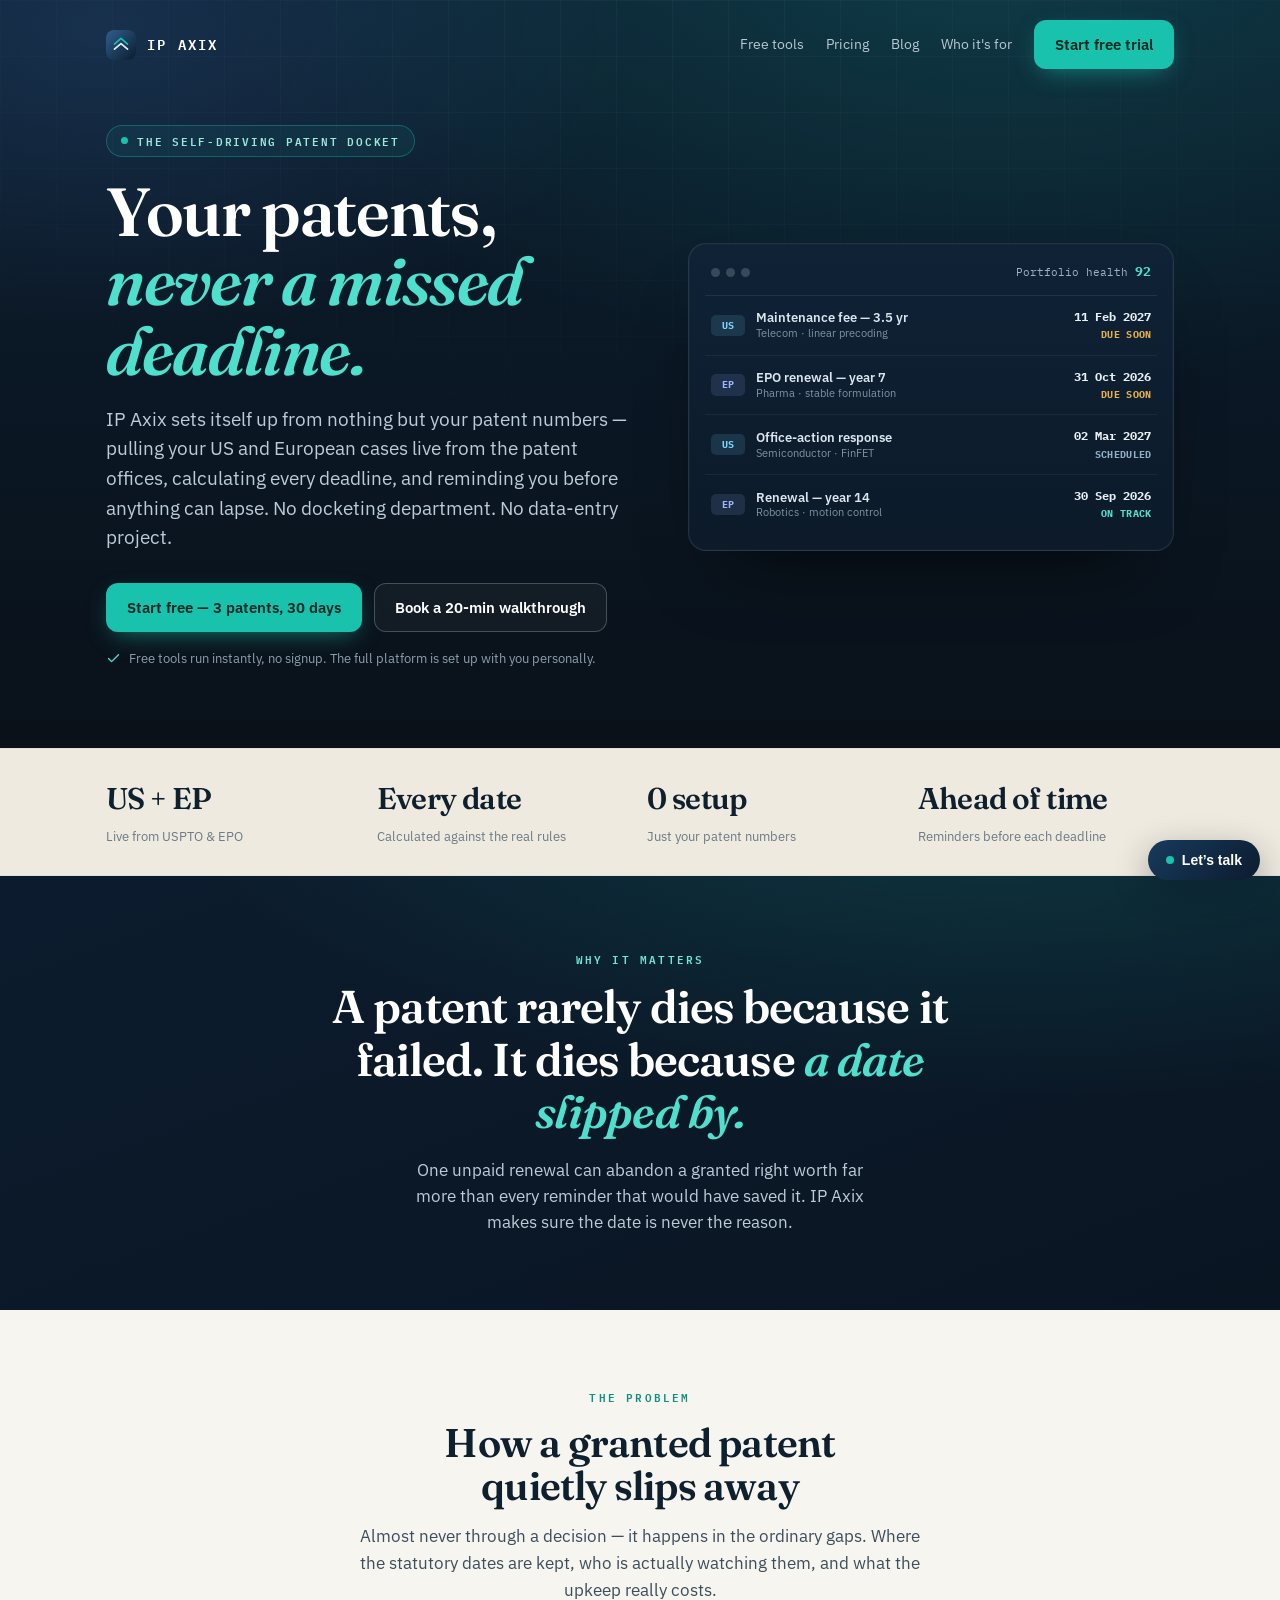
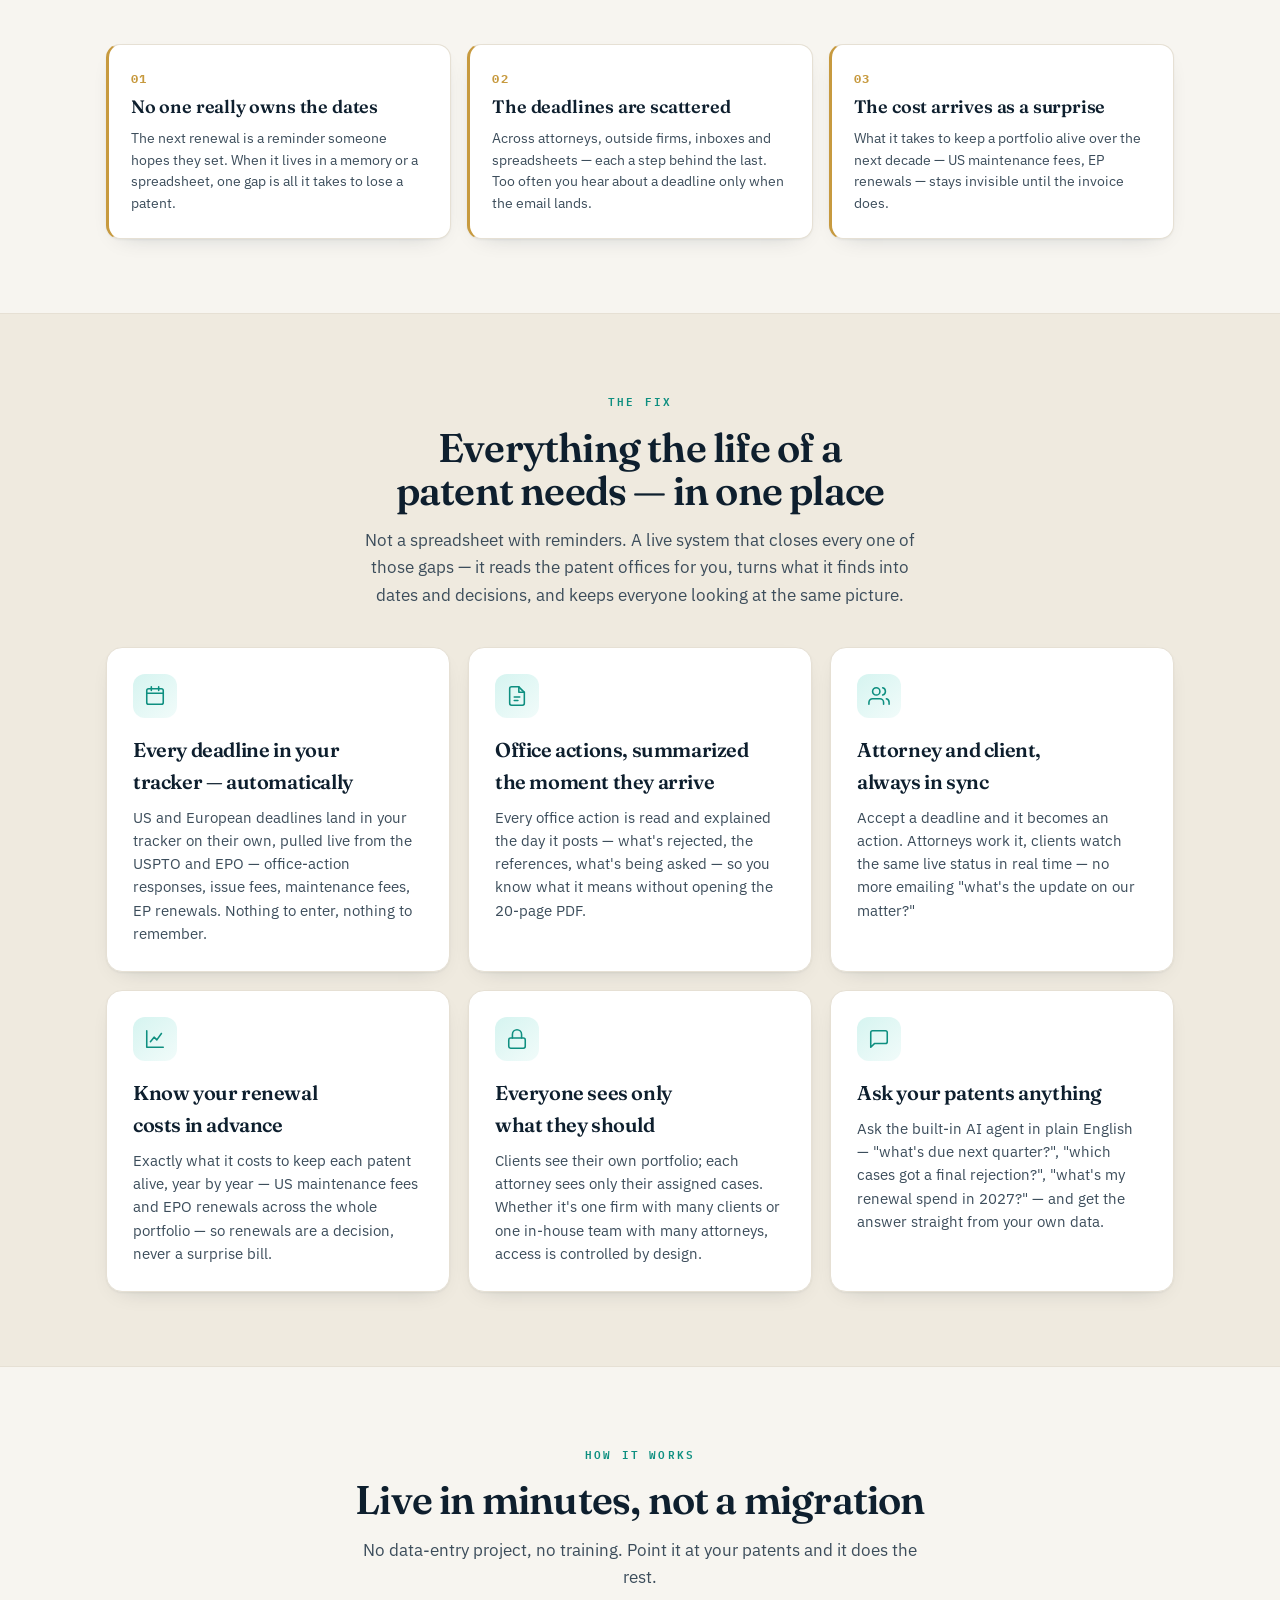
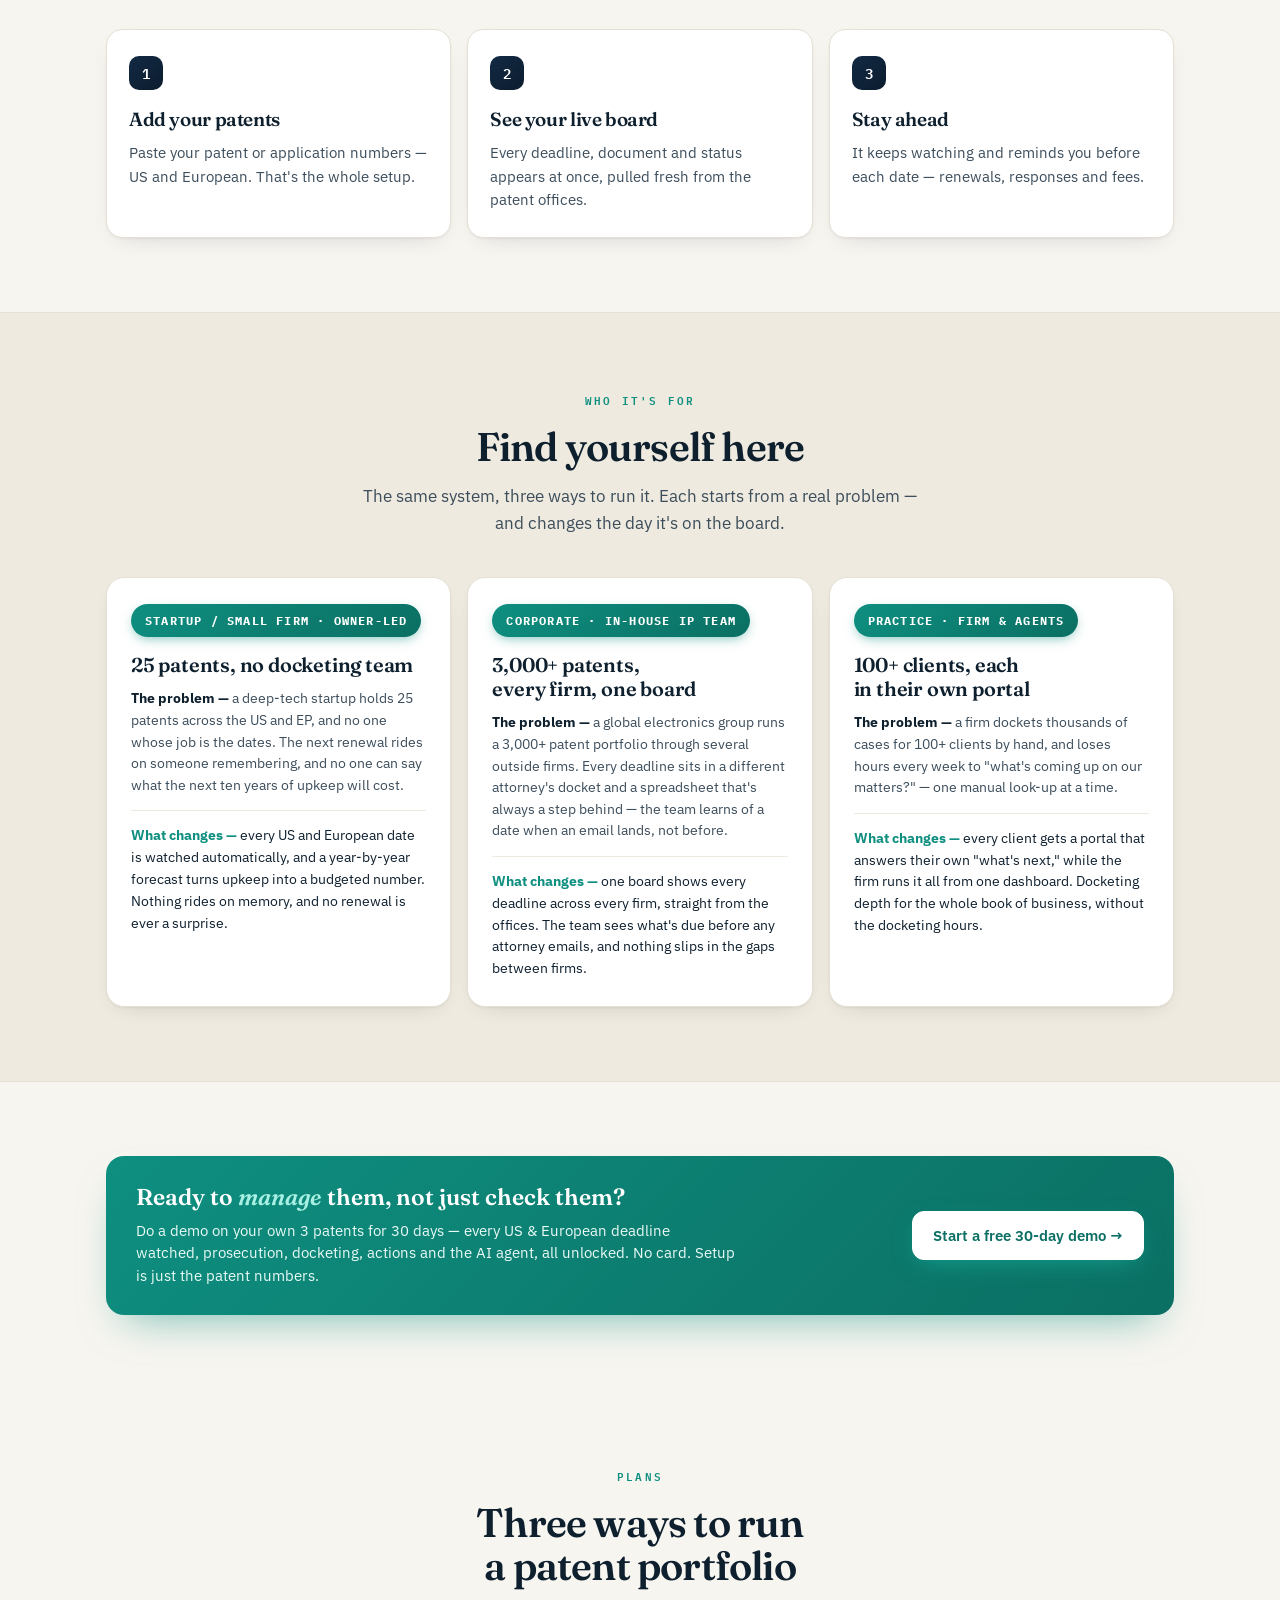
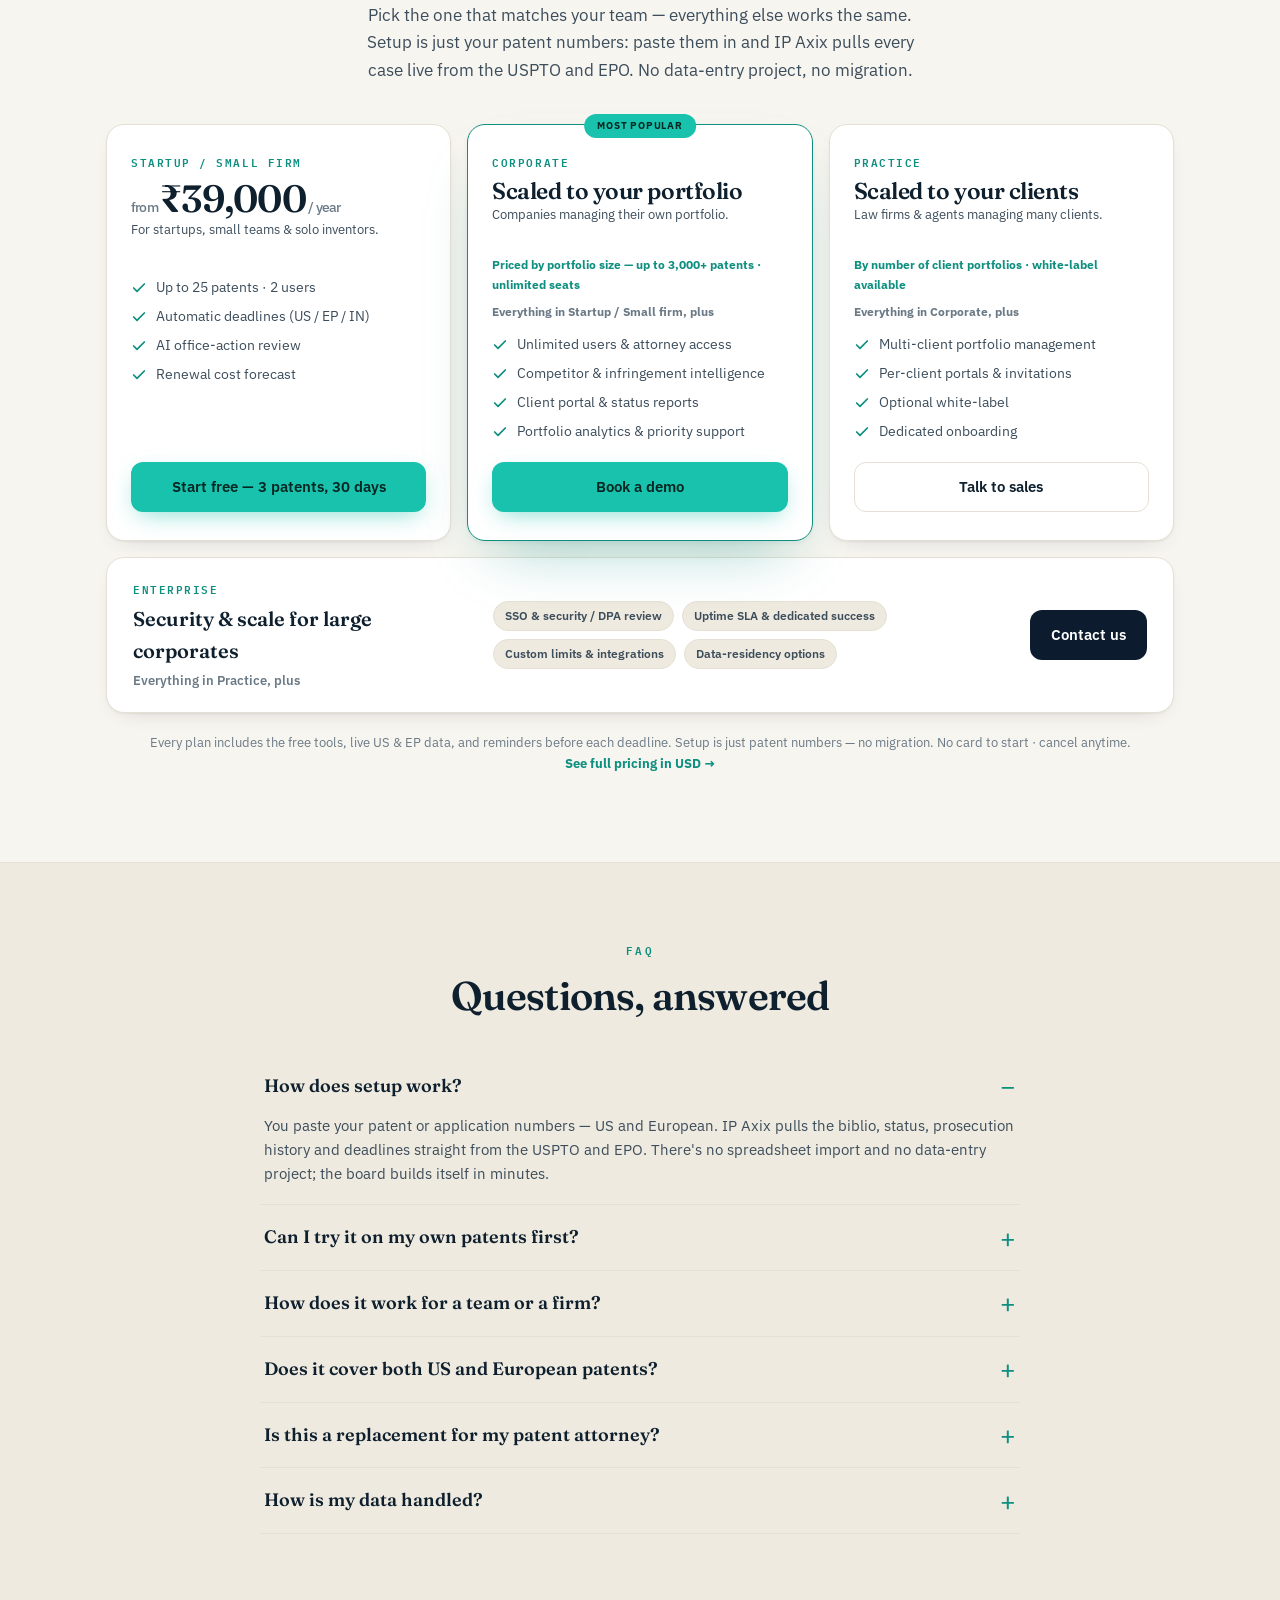
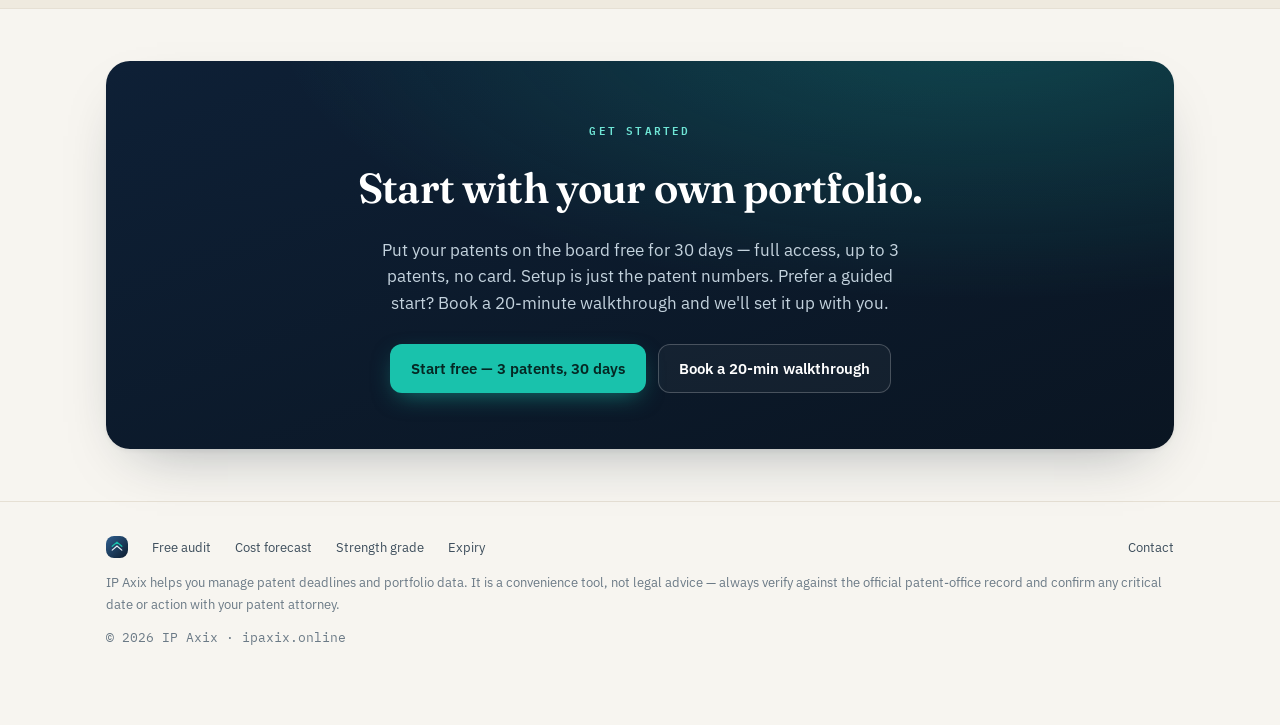
==== index.html @ 338987c7 "Publish dedicated /pricing page with real USD prices - New /pricing page: Startup/Small firm, Corpor" ====
<!doctype html>
<html lang="en">
<head>
<meta charset="utf-8">
<meta name="viewport" content="width=device-width, initial-scale=1">
<title>IP Axix</title>
<meta name="description" content="The self-driving patent docket. IP Axix pulls your US & European patents from the patent offices, calculates every deadline, and reminds you before anything lapses — no docketing department. Try the free tools instantly.">
<meta name="theme-color" content="#0C1C2E">
<link rel="preconnect" href="https://fonts.googleapis.com">
<link rel="preconnect" href="https://fonts.gstatic.com" crossorigin>
<link rel="stylesheet" href="https://fonts.googleapis.com/css2?family=Fraunces:opsz,wght@9..144,400;9..144,500;9..144,600;9..144,700;9..144,800&family=IBM+Plex+Sans:wght@400;500;600;700&family=IBM+Plex+Mono:wght@500;600&display=swap">
<style>
  :root{
    --ink:#0e1f2e; --ink-soft:#3c4d5b; --mut:#6b7a86;
    --paper:#f7f5f0; --paper-2:#efeadf; --card:#ffffff;
    --line:#e6e0d4; --line-soft:#efeade;
    --navy:#0c1c2e; --navy-2:#122a44; --teal:#0e8f80; --teal-bright:#19c2ac; --gold:#c79a3f;
    --accent:var(--teal);
    --sh-sm:0 1px 2px rgba(14,31,46,.05),0 8px 24px -16px rgba(14,31,46,.3);
    --sh-md:0 2px 4px rgba(14,31,46,.05),0 24px 60px -30px rgba(14,31,46,.4);
    --r:16px;
  }
  @media (prefers-color-scheme:dark){:root{
    --ink:#eef3f5; --ink-soft:#c4cfd6; --mut:#8a98a2; --paper:#0a1119; --paper-2:#0e1721; --card:#121d28;
    --line:#233240; --line-soft:#1b2732; --teal:#3fc8b6; --accent:#3fc8b6;
    --sh-sm:0 1px 2px rgba(0,0,0,.4),0 10px 30px -18px rgba(0,0,0,.8);
    --sh-md:0 2px 4px rgba(0,0,0,.45),0 30px 60px -30px rgba(0,0,0,.85);
  }}
  *{box-sizing:border-box}
  html{-webkit-text-size-adjust:100%;scroll-behavior:smooth}
  @media (prefers-reduced-motion:reduce){html{scroll-behavior:auto} *{animation:none!important;transition:none!important}}
  body{margin:0;background:var(--paper);color:var(--ink);font-family:"IBM Plex Sans",system-ui,-apple-system,sans-serif;line-height:1.6;-webkit-font-smoothing:antialiased}
  a{color:inherit}
  ::selection{background:rgba(25,194,172,.28)}
  .in{max-width:1120px;margin:0 auto;padding:0 26px}
  .mono{font-family:"IBM Plex Mono",ui-monospace,monospace;font-variant-numeric:tabular-nums}
  h1,h2,h3{font-family:"Fraunces",Georgia,serif;letter-spacing:-.02em;text-wrap:balance;margin:0}
  .eyebrow{font-family:"IBM Plex Mono",monospace;font-size:11px;font-weight:600;letter-spacing:.2em;text-transform:uppercase}

  .btn{display:inline-flex;align-items:center;gap:8px;text-decoration:none;font-weight:600;border-radius:12px;padding:12px 20px;font-size:14.5px;white-space:nowrap;border:1px solid transparent;cursor:pointer;transition:transform .16s ease,filter .16s ease,border-color .16s,background .16s}
  .btn.primary{background:var(--teal-bright);color:#052723;box-shadow:0 8px 24px -8px rgba(25,194,172,.6)}
  .btn.primary:hover{transform:translateY(-2px);filter:brightness(1.05)}
  .btn.ghost{border-color:rgba(255,255,255,.22);color:#fff;background:rgba(255,255,255,.04)}
  .btn.ghost:hover{border-color:rgba(255,255,255,.5);transform:translateY(-2px)}
  .btn.dark{background:var(--navy);color:#fff}.btn.dark:hover{transform:translateY(-2px);filter:brightness(1.12)}
  .btn.line{border-color:var(--line);color:var(--ink);background:var(--card)}.btn.line:hover{border-color:var(--accent);color:var(--accent)}

  .logo{display:inline-flex;line-height:0}
  .logo svg{width:30px;height:30px;border-radius:8px;display:block}
  .wordmark{font-family:"IBM Plex Mono",monospace;font-weight:600;letter-spacing:.16em;text-transform:uppercase;font-size:14px}

  /* ---------- HERO (dark cinematic) ---------- */
  .hero{position:relative;background:
      radial-gradient(120% 120% at 78% -10%, rgba(25,194,172,.20), transparent 52%),
      radial-gradient(90% 90% at 8% 4%, rgba(53,102,158,.28), transparent 46%),
      linear-gradient(180deg,#0c1c2e,#0a1622 62%,#0a1119);
    color:#eaf1f5;overflow:hidden}
  .hero:after{content:"";position:absolute;inset:0;background-image:
      linear-gradient(rgba(255,255,255,.035) 1px,transparent 1px),
      linear-gradient(90deg,rgba(255,255,255,.035) 1px,transparent 1px);
    background-size:56px 56px;mask-image:radial-gradient(120% 90% at 50% 0,#000,transparent 72%);pointer-events:none}
  nav.top{position:relative;z-index:3;display:flex;align-items:center;gap:12px 20px;flex-wrap:wrap;padding:20px 0}
  nav .brand{display:flex;align-items:center;gap:11px;text-decoration:none;color:#fff}
  nav .nlinks{display:flex;gap:6px 22px;flex-wrap:wrap;margin-left:auto;align-items:center;font-size:13.5px}
  nav .nlinks a{color:#b9c7d3;text-decoration:none;transition:color .15s} nav .nlinks a:hover{color:#fff}
  .hero .content{position:relative;z-index:3;display:grid;grid-template-columns:1.05fr .95fr;gap:44px;align-items:center;padding:36px 0 80px}
  @media(max-width:900px){.hero .content{grid-template-columns:1fr;gap:34px;padding:20px 0 60px}}
  .hpill{display:inline-flex;align-items:center;gap:9px;color:#9fe6db;border:1px solid rgba(25,194,172,.34);background:rgba(25,194,172,.08);border-radius:100px;padding:6px 14px}
  .hpill .live{width:7px;height:7px;border-radius:50%;background:#19c2ac;box-shadow:0 0 0 0 rgba(25,194,172,.7);animation:pl 2.2s infinite}
  @keyframes pl{0%{box-shadow:0 0 0 0 rgba(25,194,172,.6)}70%{box-shadow:0 0 0 7px rgba(25,194,172,0)}100%{box-shadow:0 0 0 0 rgba(25,194,172,0)}}
  .hero h1{font-weight:600;font-size:clamp(40px,6.4vw,68px);line-height:1.02;margin:20px 0 0;color:#fff}
  .hero h1 em{font-style:italic;color:#4fe0cd}
  .hero .sub{font-size:18.5px;color:#bcccd8;max-width:52ch;margin:20px 0 0}
  .hcta{display:flex;gap:12px;flex-wrap:wrap;margin-top:30px}
  .hnote{margin-top:16px;font-size:12.5px;color:#8ba0af;display:flex;align-items:center;gap:8px}
  .hnote svg{width:15px;height:15px;flex:0 0 auto;color:#4fe0cd}
  .heromark{opacity:.16;animation:fade 1s ease both}

  /* live-board glimpse */
  .glimpse{position:relative;background:linear-gradient(180deg,#0f2236,#0c1a29);border:1px solid rgba(255,255,255,.1);border-radius:18px;
    box-shadow:0 40px 80px -40px rgba(0,0,0,.8),0 0 0 1px rgba(255,255,255,.02) inset;padding:16px;animation:rise .7s cubic-bezier(.2,.7,.2,1) both}
  @keyframes rise{from{opacity:0;transform:translateY(18px) scale(.98)}to{opacity:1;transform:none}}
  @keyframes fade{from{opacity:0}to{opacity:.16}}
  .gbar{display:flex;align-items:center;justify-content:space-between;padding:2px 6px 12px;border-bottom:1px solid rgba(255,255,255,.08)}
  .gbar .dots{display:flex;gap:6px}.gbar .dots i{width:9px;height:9px;border-radius:50%;background:rgba(255,255,255,.18)}
  .gbar .score{font-family:"IBM Plex Mono",monospace;font-size:11px;color:#9fb2c1;display:flex;align-items:center;gap:7px}
  .gbar .score b{color:#4fe0cd;font-size:13px}
  .grow{display:grid;grid-template-columns:34px 1fr auto;gap:11px;align-items:center;padding:11px 6px;border-bottom:1px solid rgba(255,255,255,.055)}
  .grow:last-child{border-bottom:none}
  .jur{font-family:"IBM Plex Mono",monospace;font-size:9.5px;font-weight:700;text-align:center;padding:3px 0;border-radius:5px}
  .jur.us{color:#7fd7ff;background:rgba(127,215,255,.13)} .jur.ep{color:#9db4ff;background:rgba(157,180,255,.13)}
  .grow .t{font-size:12.5px;color:#dbe6ee;font-weight:600;line-height:1.25}
  .grow .t small{display:block;color:#7f93a3;font-weight:400;font-size:10.5px;margin-top:1px}
  .grow .d{text-align:right;font-family:"IBM Plex Mono",monospace;font-size:11px;white-space:nowrap}
  .grow .d b{display:block;color:#eaf1f5;font-size:12px}
  .grow .d span{font-size:9.5px;font-weight:700;letter-spacing:.03em;text-transform:uppercase}
  .d.soon span{color:#e7b24d}.d.ok span{color:#4fe0cd}.d.up span{color:#8fb0c6}

  /* ---------- light sections ---------- */
  .sec{padding:74px 0}
  .sec.tight{padding:52px 0}
  .band{text-align:center;max-width:64ch;margin:0 auto}
  .band .eyebrow{color:var(--teal)}
  .band h2{font-weight:600;font-size:clamp(27px,3.7vw,40px);line-height:1.08;margin:12px 0 0}
  .band .lede{color:var(--ink-soft);font-size:17px;margin:15px auto 0;max-width:58ch}

  .metrics{border-top:1px solid var(--line);border-bottom:1px solid var(--line);background:var(--paper-2)}
  .metrics .in{display:grid;grid-template-columns:repeat(4,1fr);gap:14px;padding:26px 26px}
  @media(max-width:720px){.metrics .in{grid-template-columns:repeat(2,1fr);gap:22px 14px}}
  .metric b{display:block;font-family:"Fraunces",serif;font-weight:600;font-size:30px;color:var(--ink);letter-spacing:-.02em}
  .metric span{font-size:12.5px;color:var(--mut)}

  .vp{display:grid;grid-template-columns:repeat(3,1fr);gap:18px;margin-top:38px}
  @media(max-width:960px){.vp{grid-template-columns:1fr 1fr}}
  @media(max-width:600px){.vp{grid-template-columns:1fr}}
  .prop{background:var(--card);border:1px solid var(--line);border-radius:var(--r);padding:26px;box-shadow:var(--sh-sm);transition:transform .18s,box-shadow .18s,border-color .18s}
  .prop:hover{transform:translateY(-4px);box-shadow:var(--sh-md);border-color:color-mix(in srgb,var(--accent) 40%,var(--line))}
  .prop .ic{width:44px;height:44px;border-radius:12px;display:flex;align-items:center;justify-content:center;background:linear-gradient(140deg,rgba(25,194,172,.18),rgba(25,194,172,.06));color:var(--teal);margin-bottom:16px}
  .prop .ic svg{width:22px;height:22px;fill:none;stroke:currentColor;stroke-width:1.7;stroke-linecap:round;stroke-linejoin:round}
  .prop h3{font-weight:600;font-size:20px;margin:0 0 8px}
  .prop p{margin:0;font-size:14.5px;color:var(--ink-soft)}

  .steps{display:grid;grid-template-columns:repeat(3,1fr);gap:16px;margin-top:38px;counter-reset:s}
  @media(max-width:720px){.steps{grid-template-columns:1fr}}
  .step{position:relative;padding:26px 22px;border:1px solid var(--line);border-radius:var(--r);background:var(--card);box-shadow:var(--sh-sm)}
  .step .n{display:inline-flex;align-items:center;justify-content:center;width:34px;height:34px;border-radius:10px;font-family:"IBM Plex Mono",monospace;font-size:14px;font-weight:600;color:#fff;background:linear-gradient(140deg,var(--navy-2),var(--navy));margin-bottom:14px}
  .step h3{font-weight:600;font-size:19px;margin:0 0 7px}
  .step p{margin:0;font-size:14.5px;color:var(--ink-soft)}

  .tools{display:grid;grid-template-columns:repeat(auto-fit,minmax(230px,1fr));gap:14px;margin-top:38px;text-align:left}
  .toolcard{display:flex;flex-direction:column;text-decoration:none;background:var(--card);border:1px solid var(--line);border-radius:var(--r);padding:22px;box-shadow:var(--sh-sm);transition:transform .18s,box-shadow .18s,border-color .18s}
  .toolcard:hover{transform:translateY(-4px);box-shadow:var(--sh-md);border-color:color-mix(in srgb,var(--accent) 45%,var(--line))}
  .toolcard .k{font-family:"IBM Plex Mono",monospace;font-size:10px;font-weight:600;letter-spacing:.13em;text-transform:uppercase;color:var(--teal)}
  .toolcard b{display:block;font-family:"Fraunces",serif;font-size:19px;font-weight:600;margin:9px 0 6px}
  .toolcard span{font-size:13.5px;color:var(--ink-soft);flex:1}
  .toolcard .go{margin-top:14px;font-size:12.5px;font-weight:600;color:var(--teal)}

  .who{display:grid;grid-template-columns:repeat(3,1fr);gap:16px;margin-top:38px}
  @media(max-width:900px){.who{grid-template-columns:1fr}}
  .whobox{background:var(--card);border:1px solid var(--line);border-radius:var(--r);padding:26px;box-shadow:var(--sh-sm)}
  .whobox .tag{font-family:"IBM Plex Mono",monospace;font-size:10px;font-weight:600;letter-spacing:.11em;text-transform:uppercase;color:var(--teal)}
  .whobox h3{font-weight:600;font-size:20px;margin:9px 0 8px}
  .whobox p{margin:0;font-size:14.5px;color:var(--ink-soft)}

  /* closing */
  .close{position:relative;overflow:hidden;background:
      radial-gradient(120% 130% at 82% -10%, rgba(25,194,172,.26), transparent 55%),
      linear-gradient(160deg,#0e2036,#0a1522);
    color:#fff;border-radius:24px;padding:56px 40px;text-align:center;box-shadow:var(--sh-md)}
  .close .eyebrow{color:#6fe6d6}
  .close h2{color:#fff;font-weight:600;font-size:clamp(28px,4.2vw,42px);margin-top:12px}
  .close p{color:#c3d2dd;font-size:16.5px;max-width:52ch;margin:15px auto 0}
  .close .btns{display:flex;gap:12px;justify-content:center;flex-wrap:wrap;margin-top:28px}

  footer{border-top:1px solid var(--line);padding:34px 0 64px;color:var(--mut);font-size:12.5px;line-height:1.7}
  footer .frow{display:flex;gap:10px 24px;flex-wrap:wrap;margin-bottom:14px;align-items:center}
  footer a{color:var(--ink-soft);text-decoration:none;cursor:pointer} footer a:hover{color:var(--accent)}
  footer .sp{flex:1}

  /* pricing */
  .pricing{display:grid;grid-template-columns:repeat(3,1fr);gap:16px;margin-top:40px;align-items:stretch}
  @media(max-width:820px){.pricing{grid-template-columns:1fr;max-width:420px;margin-left:auto;margin-right:auto}}
  .tier{display:flex;flex-direction:column;background:var(--card);border:1px solid var(--line);border-radius:18px;padding:28px 24px;box-shadow:var(--sh-sm);transition:transform .18s,box-shadow .18s}
  .tier:hover{transform:translateY(-4px);box-shadow:var(--sh-md)}
  .tier.feat{border-color:var(--teal);box-shadow:0 2px 4px rgba(14,31,46,.05),0 30px 60px -28px rgba(14,143,128,.45)}
  .tier{position:relative}
  .tier .badge{position:absolute;top:-11px;left:50%;transform:translateX(-50%);background:var(--teal-bright);color:#052723;font-size:10px;font-weight:800;letter-spacing:.08em;text-transform:uppercase;padding:4px 13px;border-radius:100px;white-space:nowrap}
  .tier .tname{font-family:"IBM Plex Mono",monospace;font-size:11px;font-weight:600;letter-spacing:.14em;text-transform:uppercase;color:var(--teal)}
  .tier .price{font-family:"Fraunces",serif;font-weight:600;font-size:38px;letter-spacing:-.02em;margin:10px 0 2px;line-height:1}
  .tier .price small{font-family:"IBM Plex Sans",sans-serif;font-size:14px;font-weight:500;color:var(--mut)}
  .tier .for{font-size:13px;color:var(--ink-soft);min-height:40px;margin-bottom:4px}
  .tier ul{list-style:none;padding:0;margin:14px 0 22px;display:flex;flex-direction:column;gap:10px;flex:1}
  .tier li{font-size:13.5px;color:var(--ink-soft);display:flex;gap:9px;align-items:flex-start;line-height:1.4}
  .tier li svg{width:16px;height:16px;flex:0 0 auto;color:var(--teal);margin-top:2px;stroke:currentColor;fill:none;stroke-width:2.6;stroke-linecap:round;stroke-linejoin:round}
  .tier .btn{width:100%;justify-content:center}
  .pricenote{text-align:center;font-size:13px;color:var(--mut);margin-top:20px}

  /* faq */
  .faq{max-width:760px;margin:36px auto 0}
  .faq details{border-bottom:1px solid var(--line)}
  .faq summary{cursor:pointer;list-style:none;padding:18px 4px;font-family:"Fraunces",serif;font-weight:600;font-size:18px;display:flex;justify-content:space-between;align-items:center;gap:14px;color:var(--ink)}
  .faq summary::-webkit-details-marker{display:none}
  .faq summary::after{content:"+";font-family:"IBM Plex Sans",sans-serif;font-weight:400;color:var(--teal);font-size:26px;line-height:1;transition:transform .2s}
  .faq details[open] summary::after{content:"\2212"}
  .faq p{margin:-4px 4px 18px;font-size:14.5px;color:var(--ink-soft);line-height:1.65}

  /* case studies */
  .cases{display:grid;grid-template-columns:repeat(3,1fr);gap:16px;margin-top:40px}
  @media(max-width:900px){.cases{grid-template-columns:1fr}}
  .case{background:var(--card);border:1px solid var(--line);border-radius:18px;padding:26px 24px;box-shadow:var(--sh-sm);display:flex;flex-direction:column;transition:transform .18s,box-shadow .18s,border-color .18s}
  .case:hover{transform:translateY(-4px);box-shadow:var(--sh-md);border-color:color-mix(in srgb,var(--accent) 40%,var(--line))}
  .case .tag{align-self:flex-start;font-family:"IBM Plex Mono",monospace;font-size:12px;font-weight:700;letter-spacing:.1em;text-transform:uppercase;color:#fff;background:linear-gradient(140deg,var(--teal),#0b6f63);padding:7px 14px;border-radius:100px;box-shadow:0 4px 12px -3px rgba(14,143,128,.55)}
  .case h3{font-family:"Fraunces",serif;font-weight:600;font-size:20px;margin:16px 0 0;letter-spacing:-.01em;line-height:1.2}
  .case .sit{font-size:13.5px;color:var(--ink-soft);margin:11px 0 0;line-height:1.6}
  .case .out{font-size:13.5px;color:var(--ink);margin:14px 0 0;line-height:1.62;padding-top:14px;border-top:1px solid var(--line-soft)}
  .case .out b{color:var(--teal);font-weight:700}
  .case .sit b{color:var(--ink);font-weight:700}

  /* problem cards */
  .probs{display:grid;grid-template-columns:repeat(3,1fr);gap:16px;margin-top:40px}
  @media(max-width:900px){.probs{grid-template-columns:1fr}}
  .probcard{background:var(--card);border:1px solid var(--line);border-left:3px solid var(--gold);border-radius:14px;padding:24px 22px;box-shadow:var(--sh-sm)}
  .probcard .pnum{font-family:"IBM Plex Mono",monospace;font-size:12px;font-weight:700;letter-spacing:.12em;color:var(--gold)}
  .probcard h3{font-family:"Fraunces",serif;font-weight:600;font-size:18px;margin:8px 0 0;letter-spacing:-.01em;line-height:1.25}
  .probcard p{font-size:13.5px;color:var(--ink-soft);margin:9px 0 0;line-height:1.6}
</style>
</head>
<body>

<!-- ===== HERO ===== -->
<div class="hero">
  <div class="in">
    <nav class="top">
      <a class="brand" href="/">
        <span class="logo"><svg viewBox="0 0 64 64" xmlns="http://www.w3.org/2000/svg" role="img" aria-label="IP Axix">
          <defs><linearGradient id="ipxNav" x1="0" y1="0" x2="1" y2="1"><stop offset="0" stop-color="#2f5f8f"/><stop offset="1" stop-color="#0c1c2e"/></linearGradient></defs>
          <rect width="64" height="64" rx="15" fill="url(#ipxNav)"/>
          <polyline points="18,41 32,29 46,41" fill="none" stroke="#EAF1F8" stroke-width="3.4" stroke-linecap="round" stroke-linejoin="round"/>
          <polyline points="18,30 32,18 46,30" fill="none" stroke="#19c2ac" stroke-width="3.4" stroke-linecap="round" stroke-linejoin="round"/>
        </svg></span>
        <span class="wordmark">IP Axix</span>
      </a>
      <div class="nlinks">
        <a href="https://audit.ipaxix.online/" target="_blank" rel="noopener">Free tools</a>
        <a href="/pricing">Pricing</a>
        <a href="/blog/">Blog</a>
        <a href="#who">Who it's for</a>
        <a class="btn primary" href="https://patent-platform.vercel.app/?trial=1" target="_blank" rel="noopener">Start free trial</a>
      </div>
    </nav>

    <div class="content">
      <div>
        <span class="hpill"><span class="live"></span><span class="eyebrow" style="letter-spacing:.16em">The self-driving patent docket</span></span>
        <h1>Your patents, <em>never a missed deadline.</em></h1>
        <p class="sub">IP Axix sets itself up from nothing but your patent numbers — pulling your US and European cases live from the patent offices, calculating every deadline, and reminding you before anything can lapse. No docketing department. No data-entry project.</p>
        <div class="hcta">
          <a class="btn primary" href="https://patent-platform.vercel.app/?trial=1" target="_blank" rel="noopener">Start free — 3 patents, 30 days</a>
          <a class="btn ghost" href="https://cal.com/ipaxix/20min" target="_blank" rel="noopener">Book a 20-min walkthrough</a>
        </div>
        <div class="hnote">
          <svg viewBox="0 0 24 24" fill="none" stroke="currentColor" stroke-width="2.2" stroke-linecap="round" stroke-linejoin="round"><path d="M20 6 9 17l-5-5"/></svg>
          Free tools run instantly, no signup. The full platform is set up with you personally.
        </div>
      </div>

      <!-- live-board glimpse -->
      <div class="glimpse" aria-hidden="true">
        <div class="gbar"><div class="dots"><i></i><i></i><i></i></div><div class="score">Portfolio health <b>92</b></div></div>
        <div class="grow"><span class="jur us">US</span><div class="t">Maintenance fee — 3.5&nbsp;yr<small>Telecom · linear precoding</small></div><div class="d soon"><b>11 Feb 2027</b><span>Due soon</span></div></div>
        <div class="grow"><span class="jur ep">EP</span><div class="t">EPO renewal — year&nbsp;7<small>Pharma · stable formulation</small></div><div class="d soon"><b>31 Oct 2026</b><span>Due soon</span></div></div>
        <div class="grow"><span class="jur us">US</span><div class="t">Office-action response<small>Semiconductor · FinFET</small></div><div class="d up"><b>02 Mar 2027</b><span>Scheduled</span></div></div>
        <div class="grow"><span class="jur ep">EP</span><div class="t">Renewal — year&nbsp;14<small>Robotics · motion control</small></div><div class="d ok"><b>30 Sep 2026</b><span>On track</span></div></div>
      </div>
    </div>
  </div>
</div>

<!-- ===== METRICS ===== -->
<div class="metrics"><div class="in">
  <div class="metric"><b>US + EP</b><span>Live from USPTO &amp; EPO</span></div>
  <div class="metric"><b>Every date</b><span>Calculated against the real rules</span></div>
  <div class="metric"><b>0 setup</b><span>Just your patent numbers</span></div>
  <div class="metric"><b>Ahead of time</b><span>Reminders before each deadline</span></div>
</div></div>

<!-- ===== STATEMENT ===== -->
<div style="background:radial-gradient(120% 130% at 80% -20%,rgba(25,194,172,.18),transparent 55%),linear-gradient(160deg,#0c1c2e,#0a1522);color:#fff;overflow:hidden;position:relative">
  <div class="in" style="padding:74px 26px;text-align:center;position:relative;z-index:2">
    <div class="eyebrow" style="color:#6fe6d6">Why it matters</div>
    <p style="font-family:Fraunces,Georgia,serif;font-weight:600;font-size:clamp(27px,4.4vw,46px);line-height:1.14;letter-spacing:-.02em;max-width:22ch;margin:14px auto 0;color:#fff">A patent rarely dies because it failed. It dies because <em style="font-style:italic;color:#4fe0cd">a date slipped by.</em></p>
    <p style="font-size:16.5px;color:#bcccd8;max-width:48ch;margin:18px auto 0;line-height:1.6">One unpaid renewal can abandon a granted right worth far more than every reminder that would have saved it. IP Axix makes sure the date is never the reason.</p>
  </div>
</div>

<!-- ===== PROBLEM ===== -->
<section class="sec" id="problem"><div class="in">
  <div class="band"><span class="eyebrow">The problem</span>
    <h2>How a granted patent quietly slips away</h2>
    <p class="lede">Almost never through a decision — it happens in the ordinary gaps. Where the statutory dates are kept, who is actually watching them, and what the upkeep really costs.</p></div>
  <div class="probs">
    <div class="probcard"><div class="pnum">01</div><h3>No one really owns the dates</h3><p>The next renewal is a reminder someone hopes they set. When it lives in a memory or a spreadsheet, one gap is all it takes to lose a patent.</p></div>
    <div class="probcard"><div class="pnum">02</div><h3>The deadlines are scattered</h3><p>Across attorneys, outside firms, inboxes and spreadsheets — each a step behind the last. Too often you hear about a deadline only when the email lands.</p></div>
    <div class="probcard"><div class="pnum">03</div><h3>The cost arrives as a surprise</h3><p>What it takes to keep a portfolio alive over the next decade — US maintenance fees, EP renewals — stays invisible until the invoice does.</p></div>
  </div>
</div></section>

<!-- ===== VALUE ===== -->
<section class="sec" id="what" style="background:var(--paper-2);border-top:1px solid var(--line);border-bottom:1px solid var(--line)"><div class="in">
  <div class="band"><span class="eyebrow">The fix</span>
    <h2>Everything the life of a patent needs — in one place</h2>
    <p class="lede">Not a spreadsheet with reminders. A live system that closes every one of those gaps — it reads the patent offices for you, turns what it finds into dates and decisions, and keeps everyone looking at the same picture.</p></div>
  <div class="vp">
    <div class="prop"><div class="ic"><svg viewBox="0 0 24 24"><rect x="3" y="4" width="18" height="17" rx="2"/><path d="M3 9h18M8 2v4M16 2v4"/></svg></div>
      <h3>Every deadline in your tracker — automatically</h3><p>US and European deadlines land in your tracker on their own, pulled live from the USPTO and EPO — office-action responses, issue fees, maintenance fees, EP renewals. Nothing to enter, nothing to remember.</p></div>
    <div class="prop"><div class="ic"><svg viewBox="0 0 24 24"><path d="M14 2H6a2 2 0 0 0-2 2v16a2 2 0 0 0 2 2h12a2 2 0 0 0 2-2V8z"/><path d="M14 2v6h6M9 13h6M9 17h4"/></svg></div>
      <h3>Office actions, summarized the moment they arrive</h3><p>Every office action is read and explained the day it posts — what's rejected, the references, what's being asked — so you know what it means without opening the 20-page PDF.</p></div>
    <div class="prop"><div class="ic"><svg viewBox="0 0 24 24"><path d="M17 21v-2a4 4 0 0 0-4-4H5a4 4 0 0 0-4 4v2"/><circle cx="9" cy="7" r="4"/><path d="M23 21v-2a4 4 0 0 0-3-3.87M16 3.13a4 4 0 0 1 0 7.75"/></svg></div>
      <h3>Attorney and client, always in sync</h3><p>Accept a deadline and it becomes an action. Attorneys work it, clients watch the same live status in real time — no more emailing "what's the update on our matter?"</p></div>
    <div class="prop"><div class="ic"><svg viewBox="0 0 24 24"><path d="M3 3v18h18"/><path d="M7 15l4-5 3 3 5-7"/></svg></div>
      <h3>Know your renewal costs in advance</h3><p>Exactly what it costs to keep each patent alive, year by year — US maintenance fees and EPO renewals across the whole portfolio — so renewals are a decision, never a surprise bill.</p></div>
    <div class="prop"><div class="ic"><svg viewBox="0 0 24 24"><rect x="3" y="11" width="18" height="11" rx="2"/><path d="M7 11V7a5 5 0 0 1 10 0v4"/></svg></div>
      <h3>Everyone sees only what they should</h3><p>Clients see their own portfolio; each attorney sees only their assigned cases. Whether it's one firm with many clients or one in-house team with many attorneys, access is controlled by design.</p></div>
    <div class="prop"><div class="ic"><svg viewBox="0 0 24 24"><path d="M21 15a2 2 0 0 1-2 2H7l-4 4V5a2 2 0 0 1 2-2h14a2 2 0 0 1 2 2z"/></svg></div>
      <h3>Ask your patents anything</h3><p>Ask the built-in AI agent in plain English — "what's due next quarter?", "which cases got a final rejection?", "what's my renewal spend in 2027?" — and get the answer straight from your own data.</p></div>
  </div>
</div></section>

<!-- ===== HOW ===== -->
<section class="sec" id="how"><div class="in">
  <div class="band"><span class="eyebrow">How it works</span>
    <h2>Live in minutes, not a migration</h2>
    <p class="lede">No data-entry project, no training. Point it at your patents and it does the rest.</p></div>
  <div class="steps">
    <div class="step"><div class="n">1</div><h3>Add your patents</h3><p>Paste your patent or application numbers — US and European. That's the whole setup.</p></div>
    <div class="step"><div class="n">2</div><h3>See your live board</h3><p>Every deadline, document and status appears at once, pulled fresh from the patent offices.</p></div>
    <div class="step"><div class="n">3</div><h3>Stay ahead</h3><p>It keeps watching and reminds you before each date — renewals, responses and fees.</p></div>
  </div>
</div></section>

<!-- ===== WHO IT'S FOR / IN PRACTICE ===== -->
<section class="sec" id="who" style="background:var(--paper-2);border-top:1px solid var(--line);border-bottom:1px solid var(--line)"><div class="in">
  <div class="band"><span class="eyebrow">Who it's for</span>
    <h2>Find yourself here</h2>
    <p class="lede">The same system, three ways to run it. Each starts from a real problem — and changes the day it's on the board.</p></div>
  <div class="cases">
    <div class="case">
      <span class="tag">Startup / Small firm · owner-led</span>
      <h3>25 patents, no docketing team</h3>
      <p class="sit"><b>The problem —</b> a deep-tech startup holds 25 patents across the US and EP, and no one whose job is the dates. The next renewal rides on someone remembering, and no one can say what the next ten years of upkeep will cost.</p>
      <p class="out"><b>What changes —</b> every US and European date is watched automatically, and a year-by-year forecast turns upkeep into a budgeted number. Nothing rides on memory, and no renewal is ever a surprise.</p>
    </div>
    <div class="case">
      <span class="tag">Corporate · in-house IP team</span>
      <h3>3,000+ patents, every firm, one board</h3>
      <p class="sit"><b>The problem —</b> a global electronics group runs a 3,000+ patent portfolio through several outside firms. Every deadline sits in a different attorney's docket and a spreadsheet that's always a step behind — the team learns of a date when an email lands, not before.</p>
      <p class="out"><b>What changes —</b> one board shows every deadline across every firm, straight from the offices. The team sees what's due before any attorney emails, and nothing slips in the gaps between firms.</p>
    </div>
    <div class="case">
      <span class="tag">Practice · firm &amp; agents</span>
      <h3>100+ clients, each in their own portal</h3>
      <p class="sit"><b>The problem —</b> a firm dockets thousands of cases for 100+ clients by hand, and loses hours every week to "what's coming up on our matters?" — one manual look-up at a time.</p>
      <p class="out"><b>What changes —</b> every client gets a portal that answers their own "what's next," while the firm runs it all from one dashboard. Docketing depth for the whole book of business, without the docketing hours.</p>
    </div>
  </div>
</div></section>

<!-- ===== FREE TOOLS ===== -->
<section class="sec" id="try"><div class="in">
  <div style="background:linear-gradient(135deg,#0e8f80,#0b6f63);border-radius:18px;padding:28px 30px;display:flex;align-items:center;justify-content:space-between;gap:24px;flex-wrap:wrap;box-shadow:0 20px 44px -20px rgba(14,143,128,.6)">
    <div style="color:#eafaf6;max-width:60ch">
      <div style="font-family:'Fraunces',serif;font-size:23px;font-weight:600;color:#fff;line-height:1.2">Ready to <em style="font-style:italic;color:#a9f0e4">manage</em> them, not just check them?</div>
      <div style="font-size:14.5px;margin-top:8px;line-height:1.55">Do a demo on your own 3 patents for 30 days — every US &amp; European deadline watched, prosecution, docketing, actions and the AI agent, all unlocked. No card. Setup is just the patent numbers.</div>
    </div>
    <a class="btn primary" style="white-space:nowrap;background:#fff;color:#0b6f63;border-color:#fff" href="https://patent-platform.vercel.app/?trial=1" target="_blank" rel="noopener">Start a free 30-day demo →</a>
  </div>
</div></section>

<!-- ===== PRICING ===== -->
<section class="sec" id="pricing"><div class="in">
  <div class="band"><span class="eyebrow">Plans</span>
    <h2>Three ways to run a patent portfolio</h2>
    <p class="lede">Pick the one that matches your team — everything else works the same. Setup is just your patent numbers: paste them in and IP Axix pulls every case live from the USPTO and EPO. No data-entry project, no migration.</p></div>
  <div class="pricing">
    <div class="tier">
      <div class="tname">Startup / Small firm</div>
      <div class="price"><small>from </small>₹39,000<small> / year</small></div>
      <div class="for">For startups, small teams &amp; solo inventors.</div>
      <ul>
        <li><svg viewBox="0 0 24 24"><path d="M20 6 9 17l-5-5"/></svg>Up to 25 patents · 2 users</li>
        <li><svg viewBox="0 0 24 24"><path d="M20 6 9 17l-5-5"/></svg>Automatic deadlines (US / EP / IN)</li>
        <li><svg viewBox="0 0 24 24"><path d="M20 6 9 17l-5-5"/></svg>AI office-action review</li>
        <li><svg viewBox="0 0 24 24"><path d="M20 6 9 17l-5-5"/></svg>Renewal cost forecast</li>
      </ul>
      <a class="btn primary" href="https://patent-platform.vercel.app/?trial=1" target="_blank" rel="noopener">Start free — 3 patents, 30 days</a>
    </div>
    <div class="tier feat">
      <div class="badge">Most popular</div>
      <div class="tname">Corporate</div>
      <div class="price" style="font-size:23px">Scaled to your portfolio</div>
      <div class="for">Companies managing their own portfolio.</div>
      <div style="font-size:12px;font-weight:700;color:#0e8f80;margin:6px 0 2px">Priced by portfolio size — up to 3,000+ patents · unlimited seats</div>
      <div style="font-size:12px;font-weight:700;color:var(--mut);margin-top:6px">Everything in Startup / Small firm, plus</div>
      <ul>
        <li><svg viewBox="0 0 24 24"><path d="M20 6 9 17l-5-5"/></svg>Unlimited users &amp; attorney access</li>
        <li><svg viewBox="0 0 24 24"><path d="M20 6 9 17l-5-5"/></svg>Competitor &amp; infringement intelligence</li>
        <li><svg viewBox="0 0 24 24"><path d="M20 6 9 17l-5-5"/></svg>Client portal &amp; status reports</li>
        <li><svg viewBox="0 0 24 24"><path d="M20 6 9 17l-5-5"/></svg>Portfolio analytics &amp; priority support</li>
      </ul>
      <a class="btn primary" href="https://cal.com/ipaxix/20min" target="_blank" rel="noopener">Book a demo</a>
    </div>
    <div class="tier">
      <div class="tname">Practice</div>
      <div class="price" style="font-size:23px">Scaled to your clients</div>
      <div class="for">Law firms &amp; agents managing many clients.</div>
      <div style="font-size:12px;font-weight:700;color:#0e8f80;margin:6px 0 2px">By number of client portfolios · white-label available</div>
      <div style="font-size:12px;font-weight:700;color:var(--mut);margin-top:6px">Everything in Corporate, plus</div>
      <ul>
        <li><svg viewBox="0 0 24 24"><path d="M20 6 9 17l-5-5"/></svg>Multi-client portfolio management</li>
        <li><svg viewBox="0 0 24 24"><path d="M20 6 9 17l-5-5"/></svg>Per-client portals &amp; invitations</li>
        <li><svg viewBox="0 0 24 24"><path d="M20 6 9 17l-5-5"/></svg>Optional white-label</li>
        <li><svg viewBox="0 0 24 24"><path d="M20 6 9 17l-5-5"/></svg>Dedicated onboarding</li>
      </ul>
      <a class="btn line" href="https://cal.com/ipaxix/20min" target="_blank" rel="noopener">Talk to sales</a>
    </div>
  </div>
  <div style="margin-top:16px;background:var(--card);border:1px solid var(--line);border-radius:18px;padding:22px 26px;box-shadow:var(--sh-sm);display:flex;flex-wrap:wrap;align-items:center;gap:22px">
    <div style="flex:1 1 250px;min-width:230px">
      <div style="font-family:'IBM Plex Mono',monospace;font-size:11px;font-weight:600;letter-spacing:.14em;text-transform:uppercase;color:var(--teal)">Enterprise</div>
      <div style="font-family:'Fraunces',serif;font-size:20px;font-weight:600;margin:6px 0 3px;color:var(--ink)">Security &amp; scale for large corporates</div>
      <div style="font-size:12.5px;color:var(--mut);font-weight:600">Everything in Practice, plus</div>
    </div>
    <div style="display:flex;flex-wrap:wrap;gap:8px;flex:2 1 340px">
      <span style="display:inline-block;font-size:11.5px;font-weight:600;color:var(--ink-soft);background:var(--paper-2);border:1px solid var(--line);border-radius:100px;padding:5px 11px">SSO &amp; security / DPA review</span>
      <span style="display:inline-block;font-size:11.5px;font-weight:600;color:var(--ink-soft);background:var(--paper-2);border:1px solid var(--line);border-radius:100px;padding:5px 11px">Uptime SLA &amp; dedicated success</span>
      <span style="display:inline-block;font-size:11.5px;font-weight:600;color:var(--ink-soft);background:var(--paper-2);border:1px solid var(--line);border-radius:100px;padding:5px 11px">Custom limits &amp; integrations</span>
      <span style="display:inline-block;font-size:11.5px;font-weight:600;color:var(--ink-soft);background:var(--paper-2);border:1px solid var(--line);border-radius:100px;padding:5px 11px">Data-residency options</span>
    </div>
    <a class="btn dark" style="white-space:nowrap" href="https://cal.com/ipaxix/20min" target="_blank" rel="noopener">Contact us</a>
  </div>
  <p class="pricenote">Every plan includes the free tools, live US &amp; EP data, and reminders before each deadline. Setup is just patent numbers — no migration. No card to start · cancel anytime.<br><a href="/pricing" style="color:var(--teal);font-weight:700;text-decoration:none">See full pricing in USD →</a></p>
</div></section>

<!-- ===== FAQ ===== -->
<section class="sec" id="faq" style="background:var(--paper-2);border-top:1px solid var(--line);border-bottom:1px solid var(--line)"><div class="in">
  <div class="band"><span class="eyebrow">FAQ</span><h2>Questions, answered</h2></div>
  <div class="faq">
    <details open><summary>How does setup work?</summary><p>You paste your patent or application numbers — US and European. IP Axix pulls the biblio, status, prosecution history and deadlines straight from the USPTO and EPO. There's no spreadsheet import and no data-entry project; the board builds itself in minutes.</p></details>
    <details><summary>Can I try it on my own patents first?</summary><p>Yes. Start a free trial and manage up to 3 patents for 30 days with full access to every feature — no card required. When you're ready for more, move to a paid plan and your patents and history carry over untouched.</p></details>
    <details><summary>How does it work for a team or a firm?</summary><p>Three ways, same platform. <b>Startup / Small firm</b> — one owner, one portfolio. <b>Corporate</b> — an in-house team where you see everything consolidated and each attorney sees only the patents allocated to them. <b>Practice</b> — a firm switching between multiple clients, each with their own live deadline view. You pick the shape that fits.</p></details>
    <details><summary>Does it cover both US and European patents?</summary><p>Yes. Status, dates and deadlines come live from the USPTO (US) and the EPO (European) — including US maintenance fees and EPO renewal fees, calculated against the real statutory rules.</p></details>
    <details><summary>Is this a replacement for my patent attorney?</summary><p>No. IP Axix is a docketing and monitoring tool that makes sure a date is never missed. It isn't legal advice — always verify critical dates and actions against the official record with your patent attorney.</p></details>
    <details><summary>How is my data handled?</summary><p>The free tools run on the public patent-office record and don't tie a lookup to you. If you ask us to monitor a portfolio, your data is used only to run your account and send your reminders — never sold or shared. You can export or delete it whenever you want.</p></details>
  </div>
</div></section>

<!-- ===== CLOSE ===== -->
<section class="sec tight"><div class="in">
  <div class="close">
    <span class="eyebrow">Get started</span>
    <h2>Start with your own portfolio.</h2>
    <p>Put your patents on the board free for 30 days — full access, up to 3 patents, no card. Setup is just the patent numbers. Prefer a guided start? Book a 20-minute walkthrough and we'll set it up with you.</p>
    <div class="btns">
      <a class="btn primary" href="https://patent-platform.vercel.app/?trial=1" target="_blank" rel="noopener">Start free — 3 patents, 30 days</a>
      <a class="btn ghost" href="https://cal.com/ipaxix/20min" target="_blank" rel="noopener">Book a 20-min walkthrough</a>
    </div>
  </div>
</div></section>

<footer><div class="in">
  <div class="frow">
    <span class="logo"><svg viewBox="0 0 64 64" xmlns="http://www.w3.org/2000/svg" role="img" aria-label="IP Axix" style="width:22px;height:22px">
      <defs><linearGradient id="ipxFoot" x1="0" y1="0" x2="1" y2="1"><stop offset="0" stop-color="#2f5f8f"/><stop offset="1" stop-color="#0c1c2e"/></linearGradient></defs>
      <rect width="64" height="64" rx="15" fill="url(#ipxFoot)"/>
      <polyline points="18,41 32,29 46,41" fill="none" stroke="#EAF1F8" stroke-width="3.4" stroke-linecap="round" stroke-linejoin="round"/>
      <polyline points="18,30 32,18 46,30" fill="none" stroke="#19c2ac" stroke-width="3.4" stroke-linecap="round" stroke-linejoin="round"/>
    </svg></span>
    <a href="https://audit.ipaxix.online/">Free audit</a>
    <a href="https://audit.ipaxix.online/forecast">Cost forecast</a>
    <a href="https://audit.ipaxix.online/grade">Strength grade</a>
    <a href="https://audit.ipaxix.online/expiry">Expiry</a>
    <span class="sp"></span>
    <a onclick="var f=document.getElementById('ipxFab');if(f)f.click();">Contact</a>
  </div>
  <p>IP Axix helps you manage patent deadlines and portfolio data. It is a convenience tool, not legal advice — always verify against the official patent-office record and confirm any critical date or action with your patent attorney.</p>
  <p class="mono">© 2026 IP Axix · ipaxix.online</p>
</div></footer>

<script>
(function(){
  var CONTACT="https://ooanilhblskuaasxyimw.supabase.co/functions/v1/contact-message";
  var KEY="sb_publishable_dQBbAXx5l_buD3m-HQieTA_UBQA125h";
  var BOOK="https://cal.com/ipaxix/20min";  /* ← replace with your Calendly / Cal.com link */
  function $(id){return document.getElementById(id);}
  var w=document.createElement("div"); w.id="ipx-connect";
  w.innerHTML=
    '<style>'+
    '#ipx-connect{position:fixed;right:20px;bottom:20px;z-index:99999;font-family:"IBM Plex Sans",system-ui,Segoe UI,sans-serif}'+
    '#ipx-connect *{box-sizing:border-box}'+
    '.ipxfab{display:inline-flex;align-items:center;gap:8px;border:none;cursor:pointer;color:#fff;background:linear-gradient(135deg,#173a5c,#0c1c2e);font-size:14px;font-weight:700;padding:12px 18px;border-radius:26px;box-shadow:0 12px 34px rgba(12,28,46,.4);transition:transform .15s ease,box-shadow .15s ease}'+
    '.ipxfab:hover{transform:translateY(-1px);box-shadow:0 16px 40px rgba(12,28,46,.5)}'+
    '.ipxfab .dot{width:8px;height:8px;border-radius:50%;background:#19c2ac;animation:ipxpulse 2s infinite}'+
    '@keyframes ipxpulse{0%{box-shadow:0 0 0 0 rgba(25,194,172,.5)}70%{box-shadow:0 0 0 8px rgba(25,194,172,0)}100%{box-shadow:0 0 0 0 rgba(25,194,172,0)}}'+
    '.ipxpanel{position:absolute;right:0;bottom:60px;width:344px;max-width:88vw;background:#fff;color:#0e1f2e;border:1px solid #e6e0d4;border-radius:18px;box-shadow:0 30px 70px rgba(12,28,46,.3);overflow:hidden;animation:ipxin .18s ease}'+
    '@keyframes ipxin{from{opacity:0;transform:translateY(8px)}to{opacity:1;transform:none}}'+
    '.ipxtop{background:linear-gradient(135deg,#173a5c,#0c1c2e);color:#fff;padding:17px 18px;position:relative}'+
    '.ipxtop b{font-size:15px;font-weight:800;display:block}.ipxtop p{margin:6px 0 0;font-size:12.5px;line-height:1.5;color:#bcccd8}'+
    '.ipxx{position:absolute;top:12px;right:12px;background:rgba(255,255,255,.15);border:none;color:#fff;width:26px;height:26px;border-radius:50%;cursor:pointer;font-size:16px;line-height:1}'+
    '.ipxbody{padding:14px 16px}'+
    '.ipxbook{display:flex;align-items:center;justify-content:center;gap:8px;width:100%;text-decoration:none;background:#19c2ac;color:#052723;font-weight:800;font-size:13.5px;padding:12px;border-radius:11px;margin-bottom:8px}'+
    '.ipxor{display:flex;align-items:center;gap:8px;color:#98a6b0;font-size:11px;margin:10px 2px}.ipxor:before,.ipxor:after{content:"";height:1px;background:#e6e0d4;flex:1}'+
    '#ipx-connect input,#ipx-connect textarea{width:100%;border:1px solid #dbd6c9;border-radius:10px;padding:10px 11px;font:inherit;font-size:13px;margin-bottom:7px;background:#faf9f5;color:#0e1f2e}'+
    '#ipx-connect input:focus,#ipx-connect textarea:focus{outline:none;border-color:#173a5c;background:#fff}'+
    '.ipxsend{width:100%;border:none;cursor:pointer;background:#0c1c2e;color:#fff;font-weight:800;font-size:13.5px;padding:12px;border-radius:11px}.ipxsend:disabled{opacity:.6;cursor:default}'+
    '.ipxnote{font-size:10.5px;color:#98a6b0;line-height:1.5;margin-top:8px}.ipxstatus{font-size:12px;margin-top:8px}'+
    '.ipxok{padding:20px 4px;text-align:center}.ipxok .big{font-size:15px;font-weight:800;color:#0e8f80}.ipxok p{font-size:12.5px;color:#5a6b80;margin:6px 0 0;line-height:1.5}'+
    '</style>'+
    '<button class="ipxfab" id="ipxFab"><span class="dot"></span>Let’s talk</button>'+
    '<div class="ipxpanel" id="ipxPanel" hidden>'+
      '<div class="ipxtop"><button class="ipxx" id="ipxX" aria-label="Close">×</button><b>Talk to a docket specialist</b><p>See your whole US &amp; European portfolio monitored in minutes. Book a quick walkthrough — or leave a message and we’ll reply within one business day.</p></div>'+
      '<div class="ipxbody" id="ipxBody">'+
        '<a class="ipxbook" id="ipxBook" href="'+BOOK+'" target="_blank" rel="noopener">📅 Book a 20-min walkthrough</a>'+
        '<div class="ipxor"><span>or send a message</span></div>'+
        '<form id="ipxForm">'+
          '<input id="ipxName" placeholder="Your name" autocomplete="name">'+
          '<input id="ipxEmail" type="email" placeholder="Work email" autocomplete="email">'+
          '<input id="ipxCo" placeholder="Company (optional)" autocomplete="organization">'+
          '<textarea id="ipxMsg" placeholder="What would you like help with?" rows="3"></textarea>'+
          '<button class="ipxsend" id="ipxSend" type="submit">Send message</button>'+
          '<div class="ipxstatus" id="ipxStatus"></div>'+
          '<div class="ipxnote">We’ll only use your details to reply. No spam, ever.</div>'+
        '</form>'+
      '</div>'+
    '</div>';
  document.body.appendChild(w);
  var panel=$("ipxPanel");
  $("ipxFab").addEventListener("click",function(){ if(panel.hidden){ panel.hidden=false; setTimeout(function(){var n=$("ipxName"); if(n)n.focus();},50);} else panel.hidden=true; });
  $("ipxX").addEventListener("click",function(){ panel.hidden=true; });
  $("ipxForm").addEventListener("submit",function(e){
    e.preventDefault();
    var email=($("ipxEmail").value||"").trim(), msg=($("ipxMsg").value||"").trim(), st=$("ipxStatus");
    if(!/^[^@\s]+@[^@\s]+\.[^@\s]+$/.test(email)){ st.style.color="#B00020"; st.textContent="Please enter a valid email address."; return; }
    if(msg.length<2){ st.style.color="#B00020"; st.textContent="Please add a short message."; return; }
    var btn=$("ipxSend"); btn.disabled=true; st.style.color="#5a6b80"; st.textContent="Sending…";
    fetch(CONTACT,{method:"POST",headers:{"Content-Type":"application/json","apikey":KEY},body:JSON.stringify({name:($("ipxName").value||"").trim(),email:email,company:($("ipxCo").value||"").trim(),message:msg,source:"website"})})
      .then(function(r){return r.json();}).then(function(j){
        if(j&&j.ok){ $("ipxBody").innerHTML='<div class="ipxok"><div class="big">✓ Message sent</div><p>Thanks — we’ve got your note and will reply within one business day.</p></div>'; }
        else { btn.disabled=false; st.style.color="#B00020"; st.textContent=(j&&j.error)||"Could not send — please try again."; }
      }).catch(function(){ btn.disabled=false; st.style.color="#B00020"; st.textContent="Could not send — please try again."; });
  });
})();
</script>
</body>
</html>
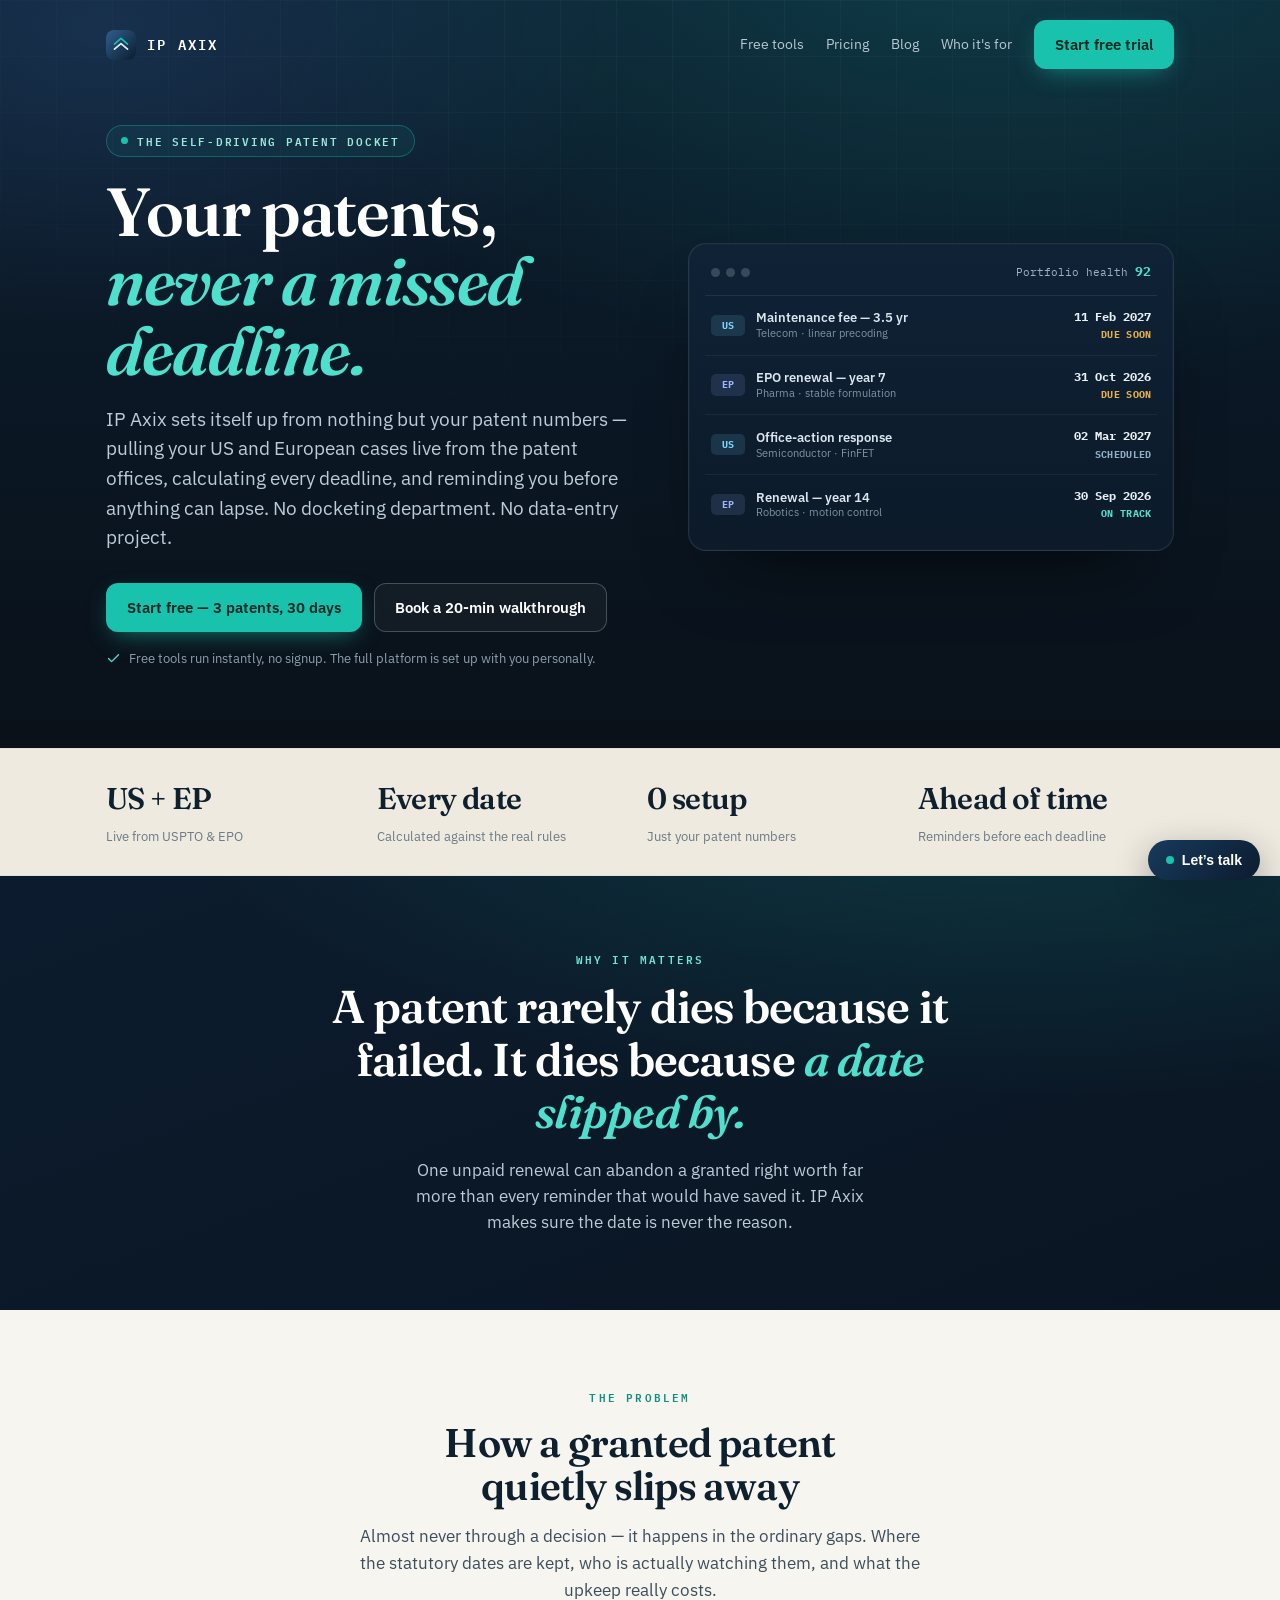
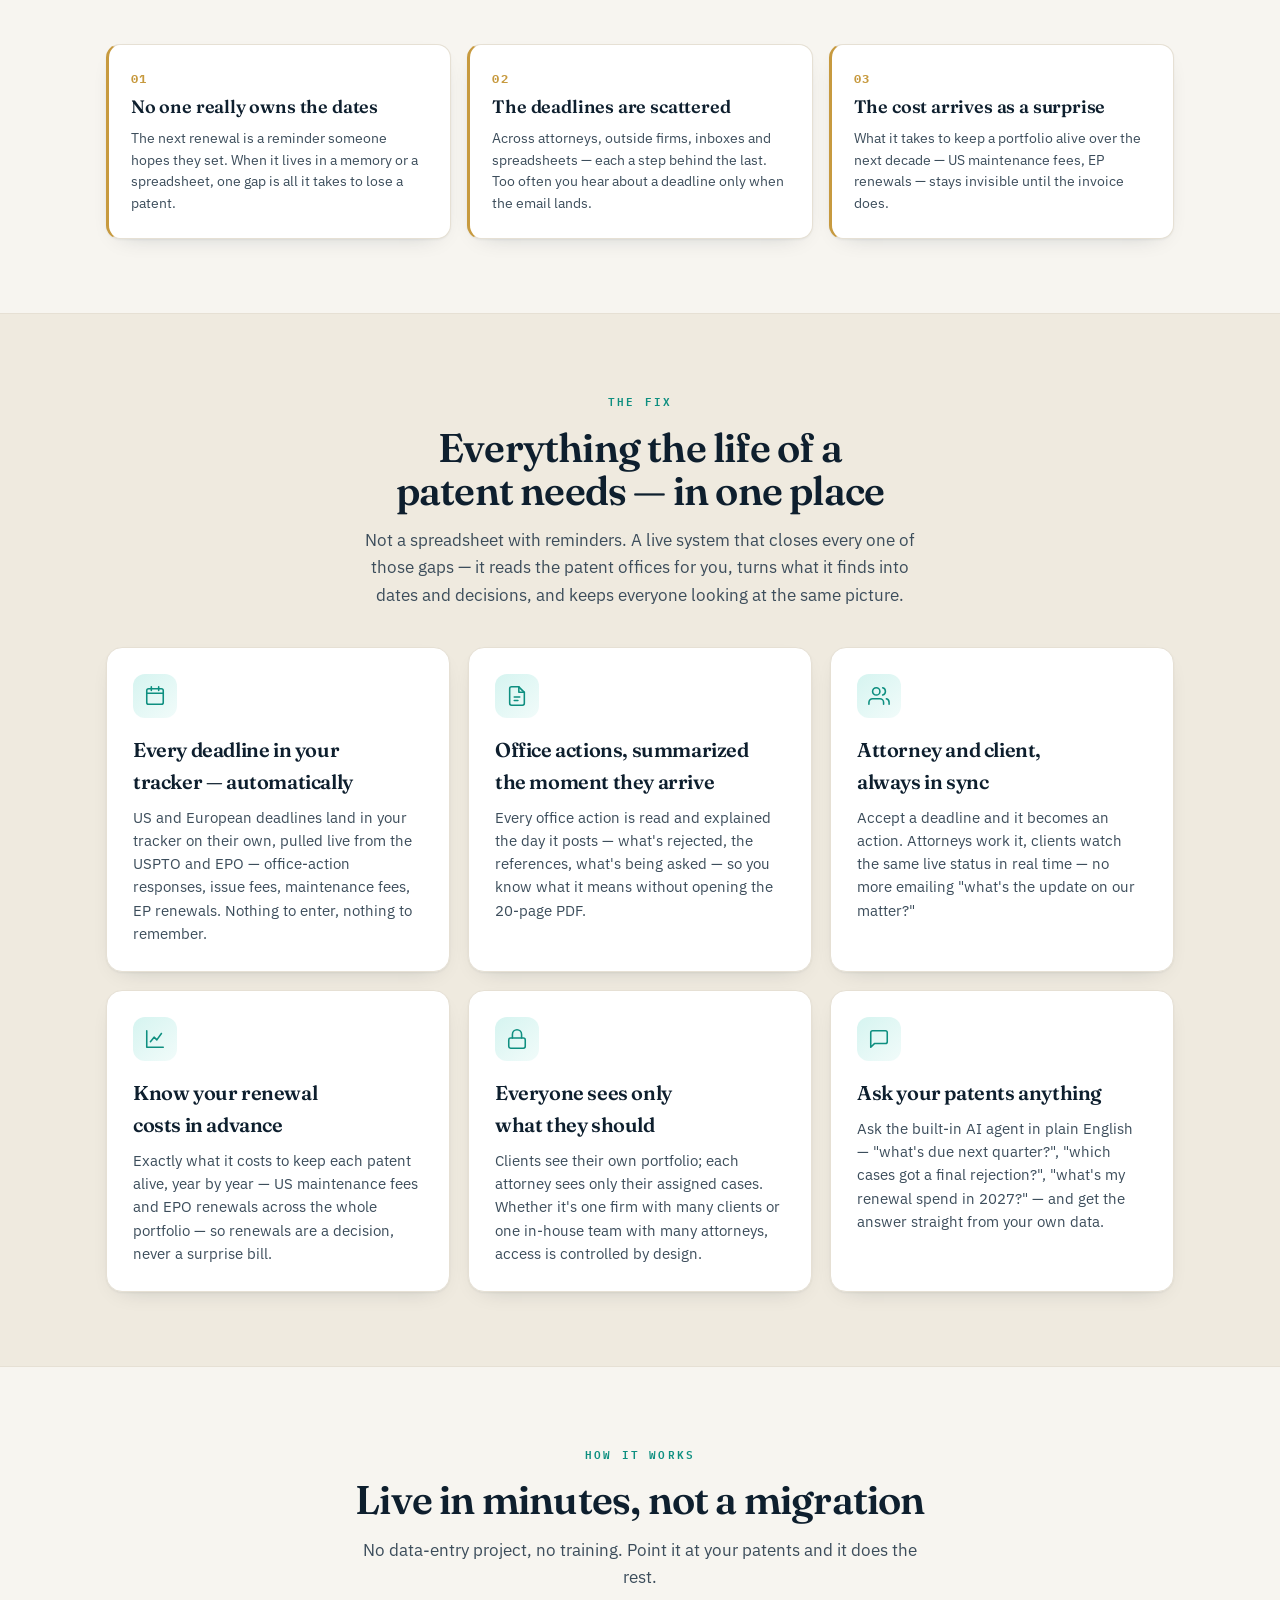
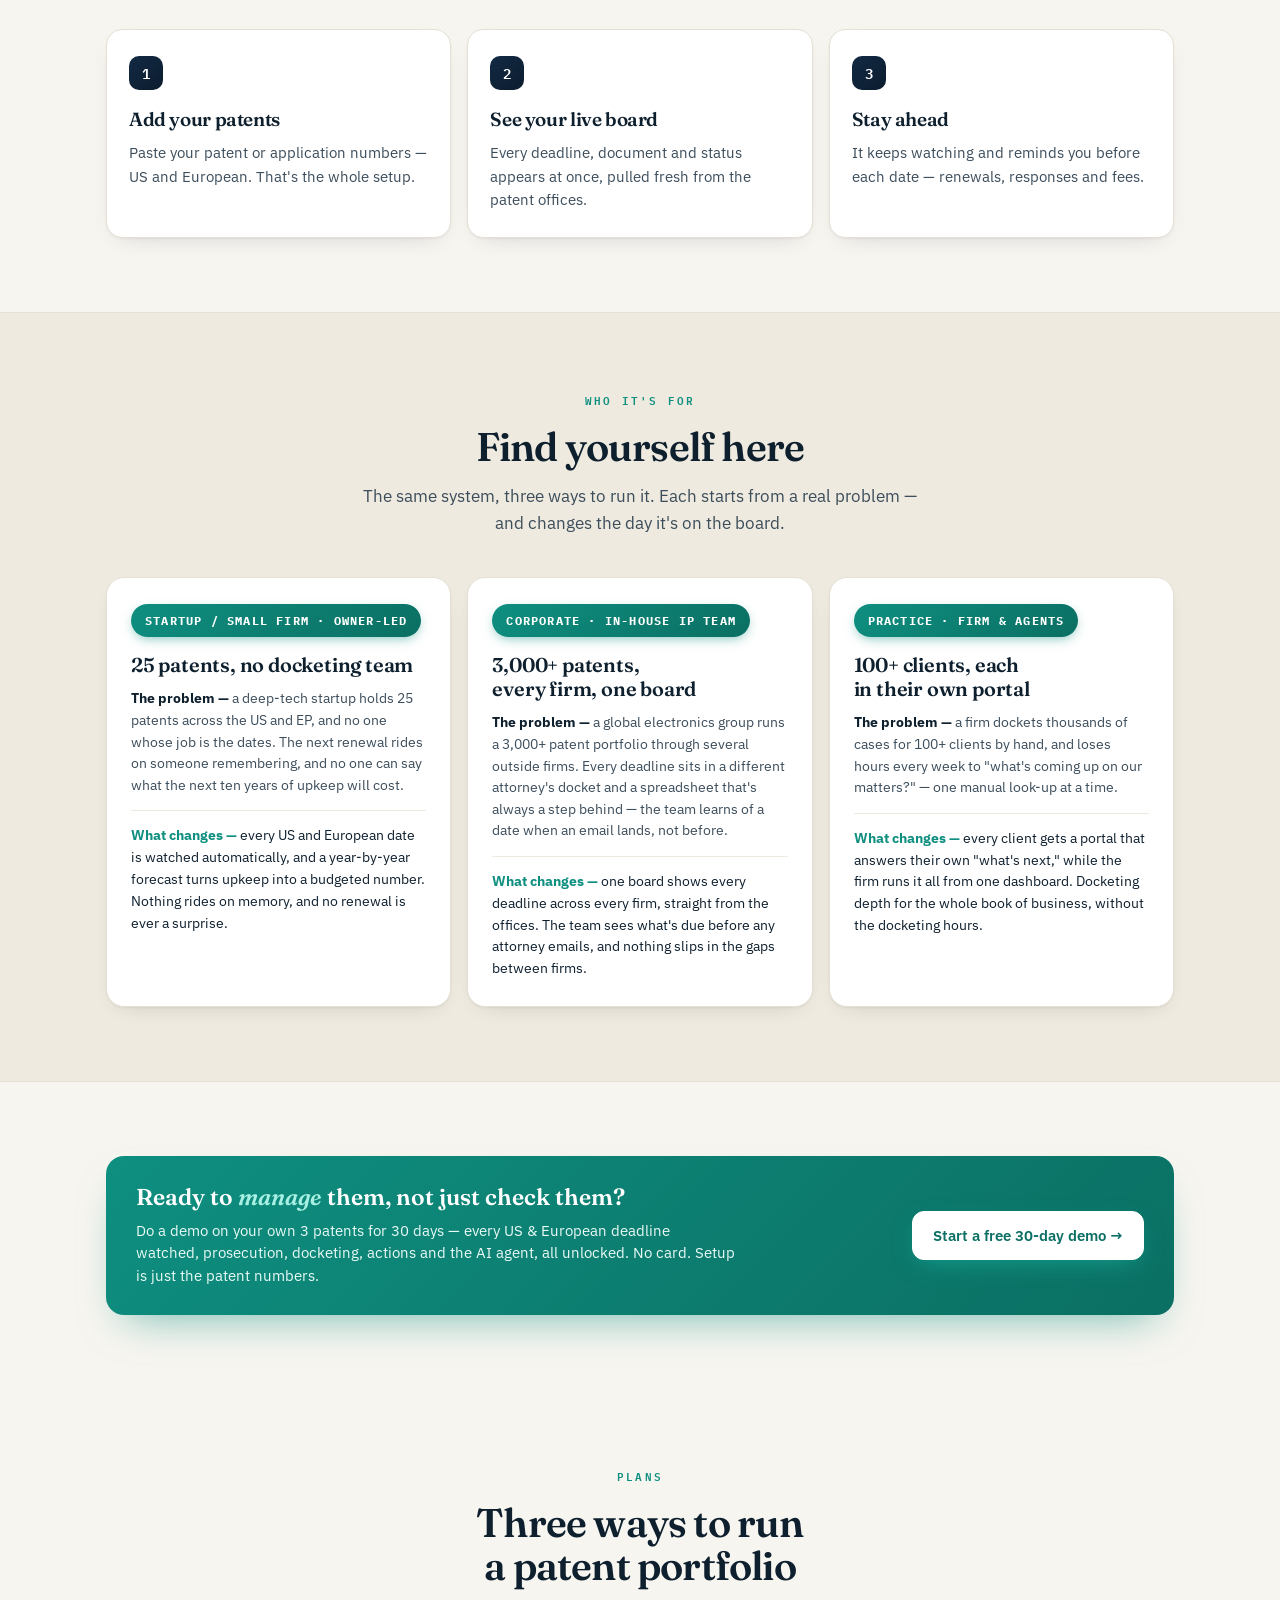
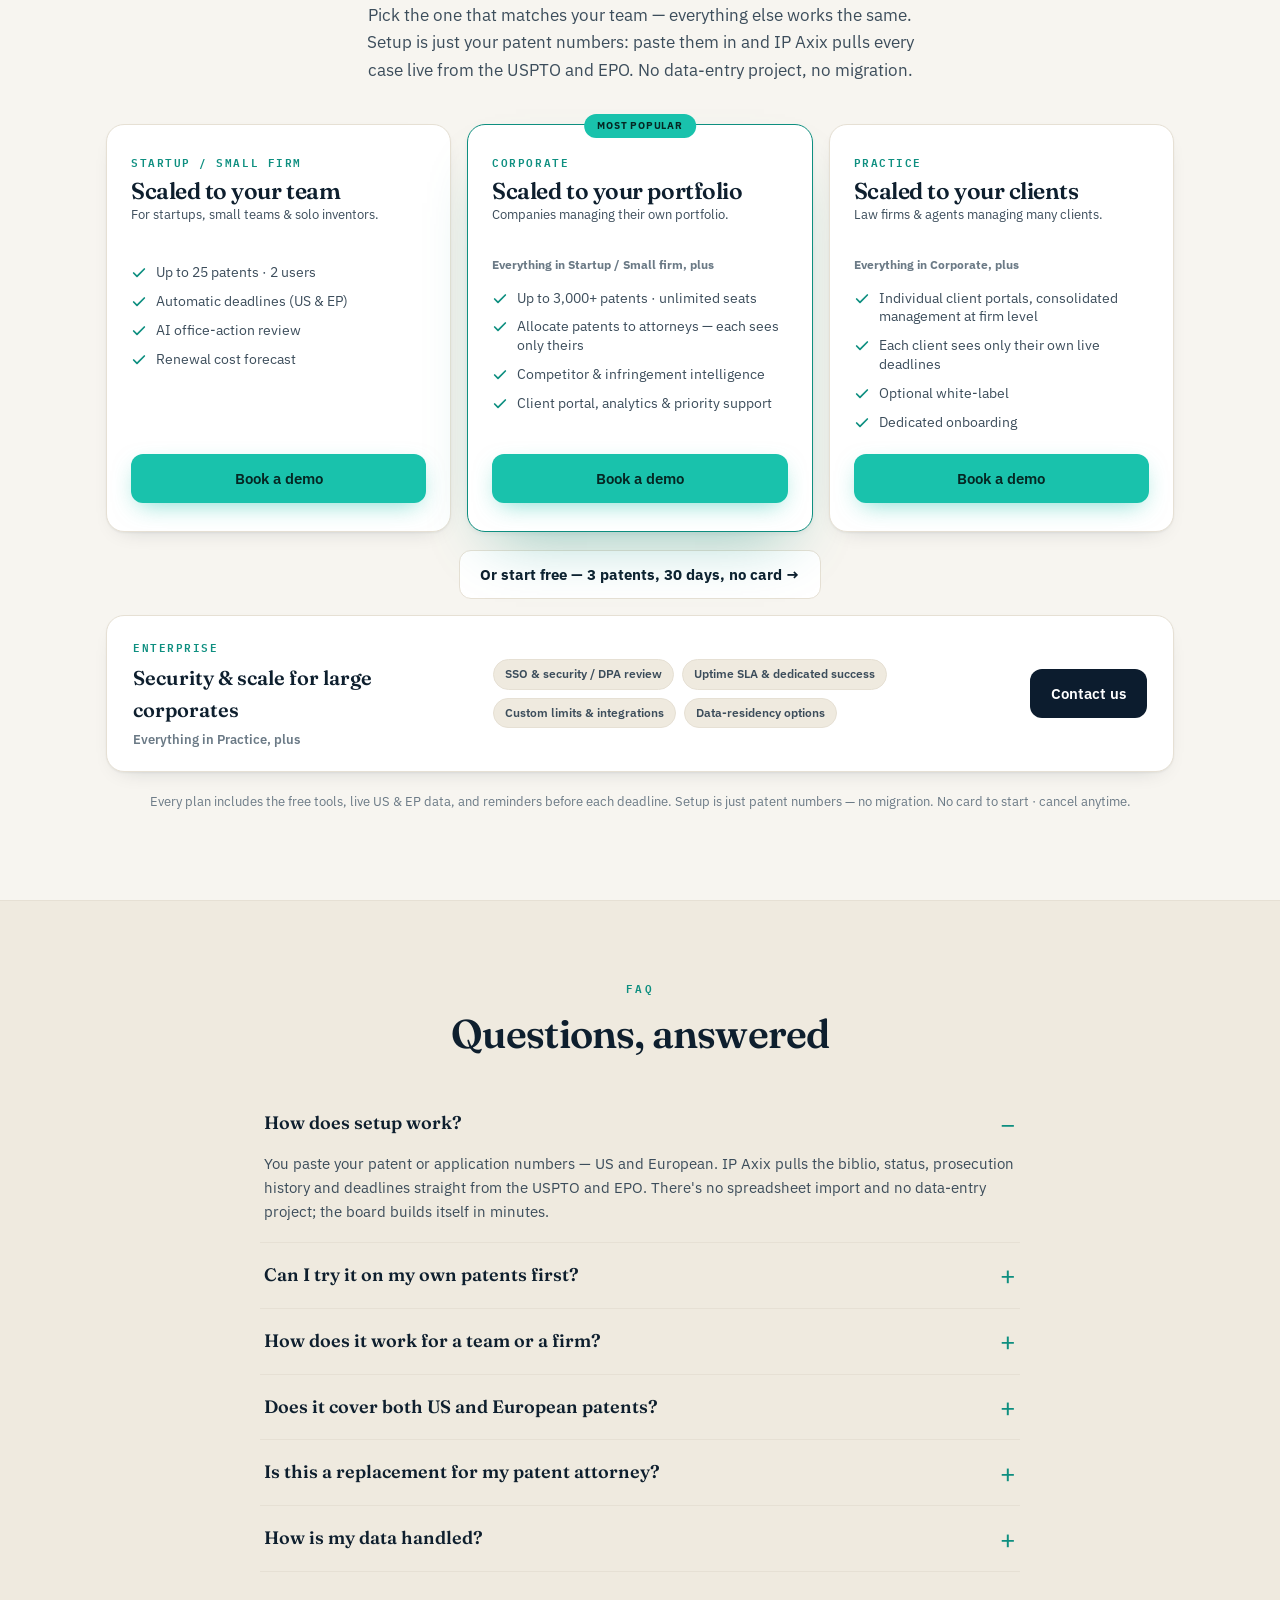
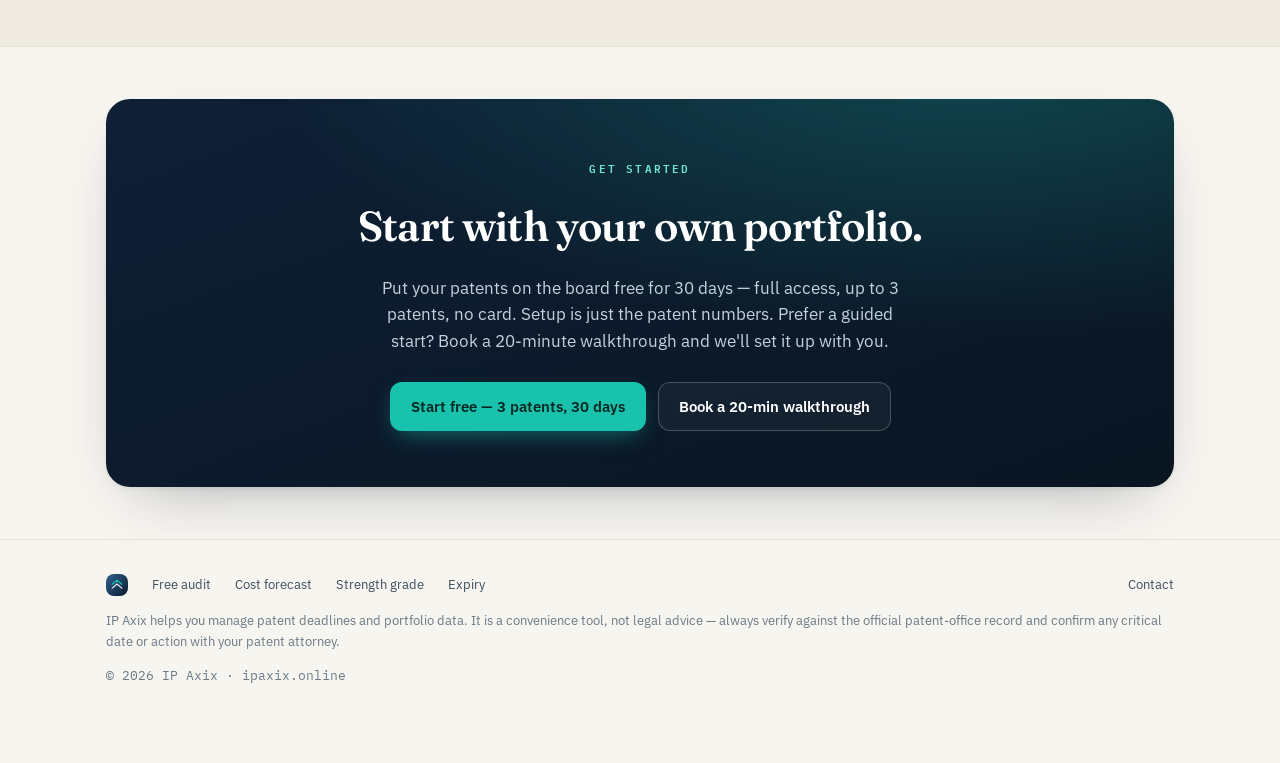
==== commit 49d70d1f: "Homepage plans: uniform cards, nav back to section, hide pricing page - Pricing nav link points to t" ====
--- a/index.html
+++ b/index.html
@@ -222,7 +222,7 @@
       </a>
       <div class="nlinks">
         <a href="https://audit.ipaxix.online/" target="_blank" rel="noopener">Free tools</a>
-        <a href="/pricing">Pricing</a>
+        <a href="#pricing">Pricing</a>
         <a href="/blog/">Blog</a>
         <a href="#who">Who it's for</a>
         <a class="btn primary" href="https://patent-platform.vercel.app/?trial=1" target="_blank" rel="noopener">Start free trial</a>
@@ -364,28 +364,27 @@
   <div class="pricing">
     <div class="tier">
       <div class="tname">Startup / Small firm</div>
-      <div class="price"><small>from </small>₹39,000<small> / year</small></div>
+      <div class="price" style="font-size:23px">Scaled to your team</div>
       <div class="for">For startups, small teams &amp; solo inventors.</div>
       <ul>
         <li><svg viewBox="0 0 24 24"><path d="M20 6 9 17l-5-5"/></svg>Up to 25 patents · 2 users</li>
-        <li><svg viewBox="0 0 24 24"><path d="M20 6 9 17l-5-5"/></svg>Automatic deadlines (US / EP / IN)</li>
+        <li><svg viewBox="0 0 24 24"><path d="M20 6 9 17l-5-5"/></svg>Automatic deadlines (US &amp; EP)</li>
         <li><svg viewBox="0 0 24 24"><path d="M20 6 9 17l-5-5"/></svg>AI office-action review</li>
         <li><svg viewBox="0 0 24 24"><path d="M20 6 9 17l-5-5"/></svg>Renewal cost forecast</li>
       </ul>
-      <a class="btn primary" href="https://patent-platform.vercel.app/?trial=1" target="_blank" rel="noopener">Start free — 3 patents, 30 days</a>
+      <a class="btn primary" href="https://cal.com/ipaxix/20min" target="_blank" rel="noopener">Book a demo</a>
     </div>
     <div class="tier feat">
       <div class="badge">Most popular</div>
       <div class="tname">Corporate</div>
       <div class="price" style="font-size:23px">Scaled to your portfolio</div>
       <div class="for">Companies managing their own portfolio.</div>
-      <div style="font-size:12px;font-weight:700;color:#0e8f80;margin:6px 0 2px">Priced by portfolio size — up to 3,000+ patents · unlimited seats</div>
       <div style="font-size:12px;font-weight:700;color:var(--mut);margin-top:6px">Everything in Startup / Small firm, plus</div>
       <ul>
-        <li><svg viewBox="0 0 24 24"><path d="M20 6 9 17l-5-5"/></svg>Unlimited users &amp; attorney access</li>
+        <li><svg viewBox="0 0 24 24"><path d="M20 6 9 17l-5-5"/></svg>Up to 3,000+ patents · unlimited seats</li>
+        <li><svg viewBox="0 0 24 24"><path d="M20 6 9 17l-5-5"/></svg>Allocate patents to attorneys — each sees only theirs</li>
         <li><svg viewBox="0 0 24 24"><path d="M20 6 9 17l-5-5"/></svg>Competitor &amp; infringement intelligence</li>
-        <li><svg viewBox="0 0 24 24"><path d="M20 6 9 17l-5-5"/></svg>Client portal &amp; status reports</li>
-        <li><svg viewBox="0 0 24 24"><path d="M20 6 9 17l-5-5"/></svg>Portfolio analytics &amp; priority support</li>
+        <li><svg viewBox="0 0 24 24"><path d="M20 6 9 17l-5-5"/></svg>Client portal, analytics &amp; priority support</li>
       </ul>
       <a class="btn primary" href="https://cal.com/ipaxix/20min" target="_blank" rel="noopener">Book a demo</a>
     </div>
@@ -393,16 +392,18 @@
       <div class="tname">Practice</div>
       <div class="price" style="font-size:23px">Scaled to your clients</div>
       <div class="for">Law firms &amp; agents managing many clients.</div>
-      <div style="font-size:12px;font-weight:700;color:#0e8f80;margin:6px 0 2px">By number of client portfolios · white-label available</div>
       <div style="font-size:12px;font-weight:700;color:var(--mut);margin-top:6px">Everything in Corporate, plus</div>
       <ul>
-        <li><svg viewBox="0 0 24 24"><path d="M20 6 9 17l-5-5"/></svg>Multi-client portfolio management</li>
-        <li><svg viewBox="0 0 24 24"><path d="M20 6 9 17l-5-5"/></svg>Per-client portals &amp; invitations</li>
+        <li><svg viewBox="0 0 24 24"><path d="M20 6 9 17l-5-5"/></svg>Individual client portals, consolidated management at firm level</li>
+        <li><svg viewBox="0 0 24 24"><path d="M20 6 9 17l-5-5"/></svg>Each client sees only their own live deadlines</li>
         <li><svg viewBox="0 0 24 24"><path d="M20 6 9 17l-5-5"/></svg>Optional white-label</li>
         <li><svg viewBox="0 0 24 24"><path d="M20 6 9 17l-5-5"/></svg>Dedicated onboarding</li>
       </ul>
-      <a class="btn line" href="https://cal.com/ipaxix/20min" target="_blank" rel="noopener">Talk to sales</a>
-    </div>
+      <a class="btn primary" href="https://cal.com/ipaxix/20min" target="_blank" rel="noopener">Book a demo</a>
+    </div>
+  </div>
+  <div style="text-align:center;margin-top:18px">
+    <a class="btn line" href="https://patent-platform.vercel.app/?trial=1" target="_blank" rel="noopener" style="font-weight:700">Or start free — 3 patents, 30 days, no card →</a>
   </div>
   <div style="margin-top:16px;background:var(--card);border:1px solid var(--line);border-radius:18px;padding:22px 26px;box-shadow:var(--sh-sm);display:flex;flex-wrap:wrap;align-items:center;gap:22px">
     <div style="flex:1 1 250px;min-width:230px">
@@ -418,7 +419,7 @@
     </div>
     <a class="btn dark" style="white-space:nowrap" href="https://cal.com/ipaxix/20min" target="_blank" rel="noopener">Contact us</a>
   </div>
-  <p class="pricenote">Every plan includes the free tools, live US &amp; EP data, and reminders before each deadline. Setup is just patent numbers — no migration. No card to start · cancel anytime.<br><a href="/pricing" style="color:var(--teal);font-weight:700;text-decoration:none">See full pricing in USD →</a></p>
+  <p class="pricenote">Every plan includes the free tools, live US &amp; EP data, and reminders before each deadline. Setup is just patent numbers — no migration. No card to start · cancel anytime.</p>
 </div></section>
 
 <!-- ===== FAQ ===== -->
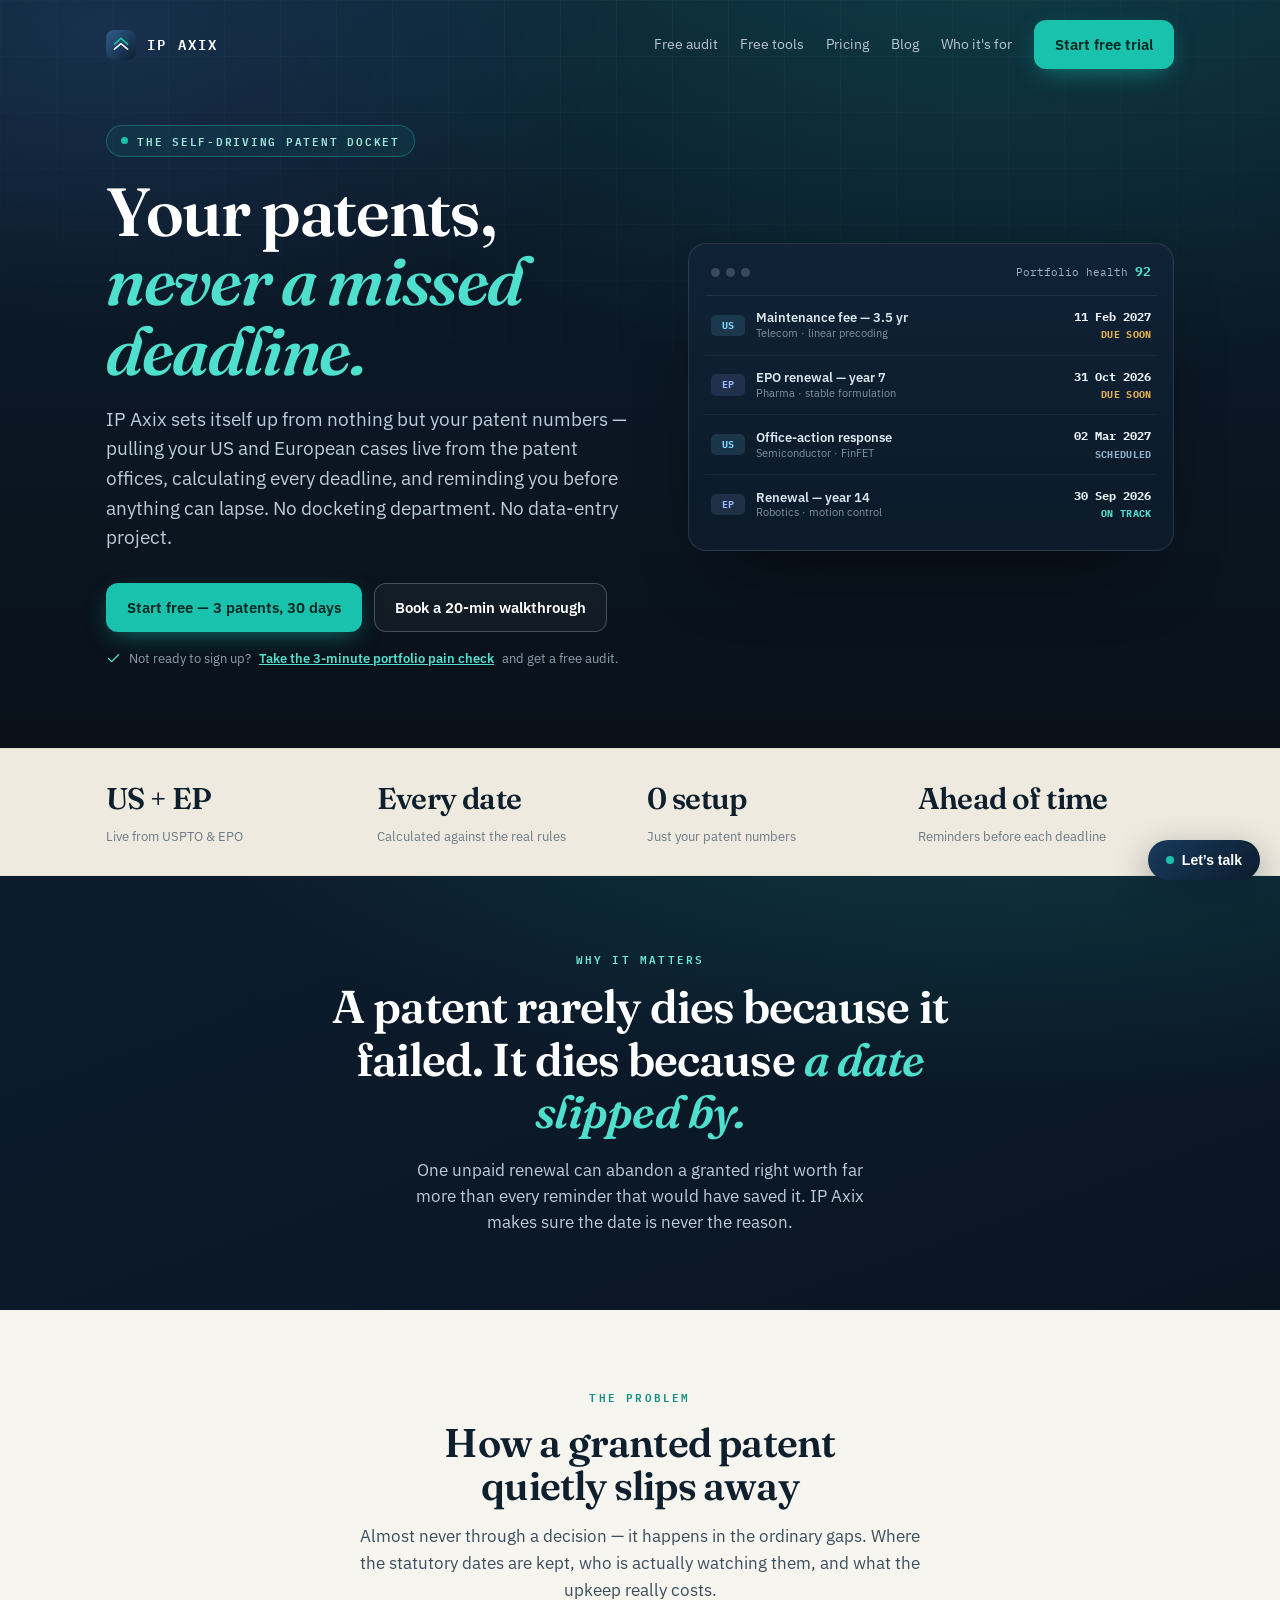
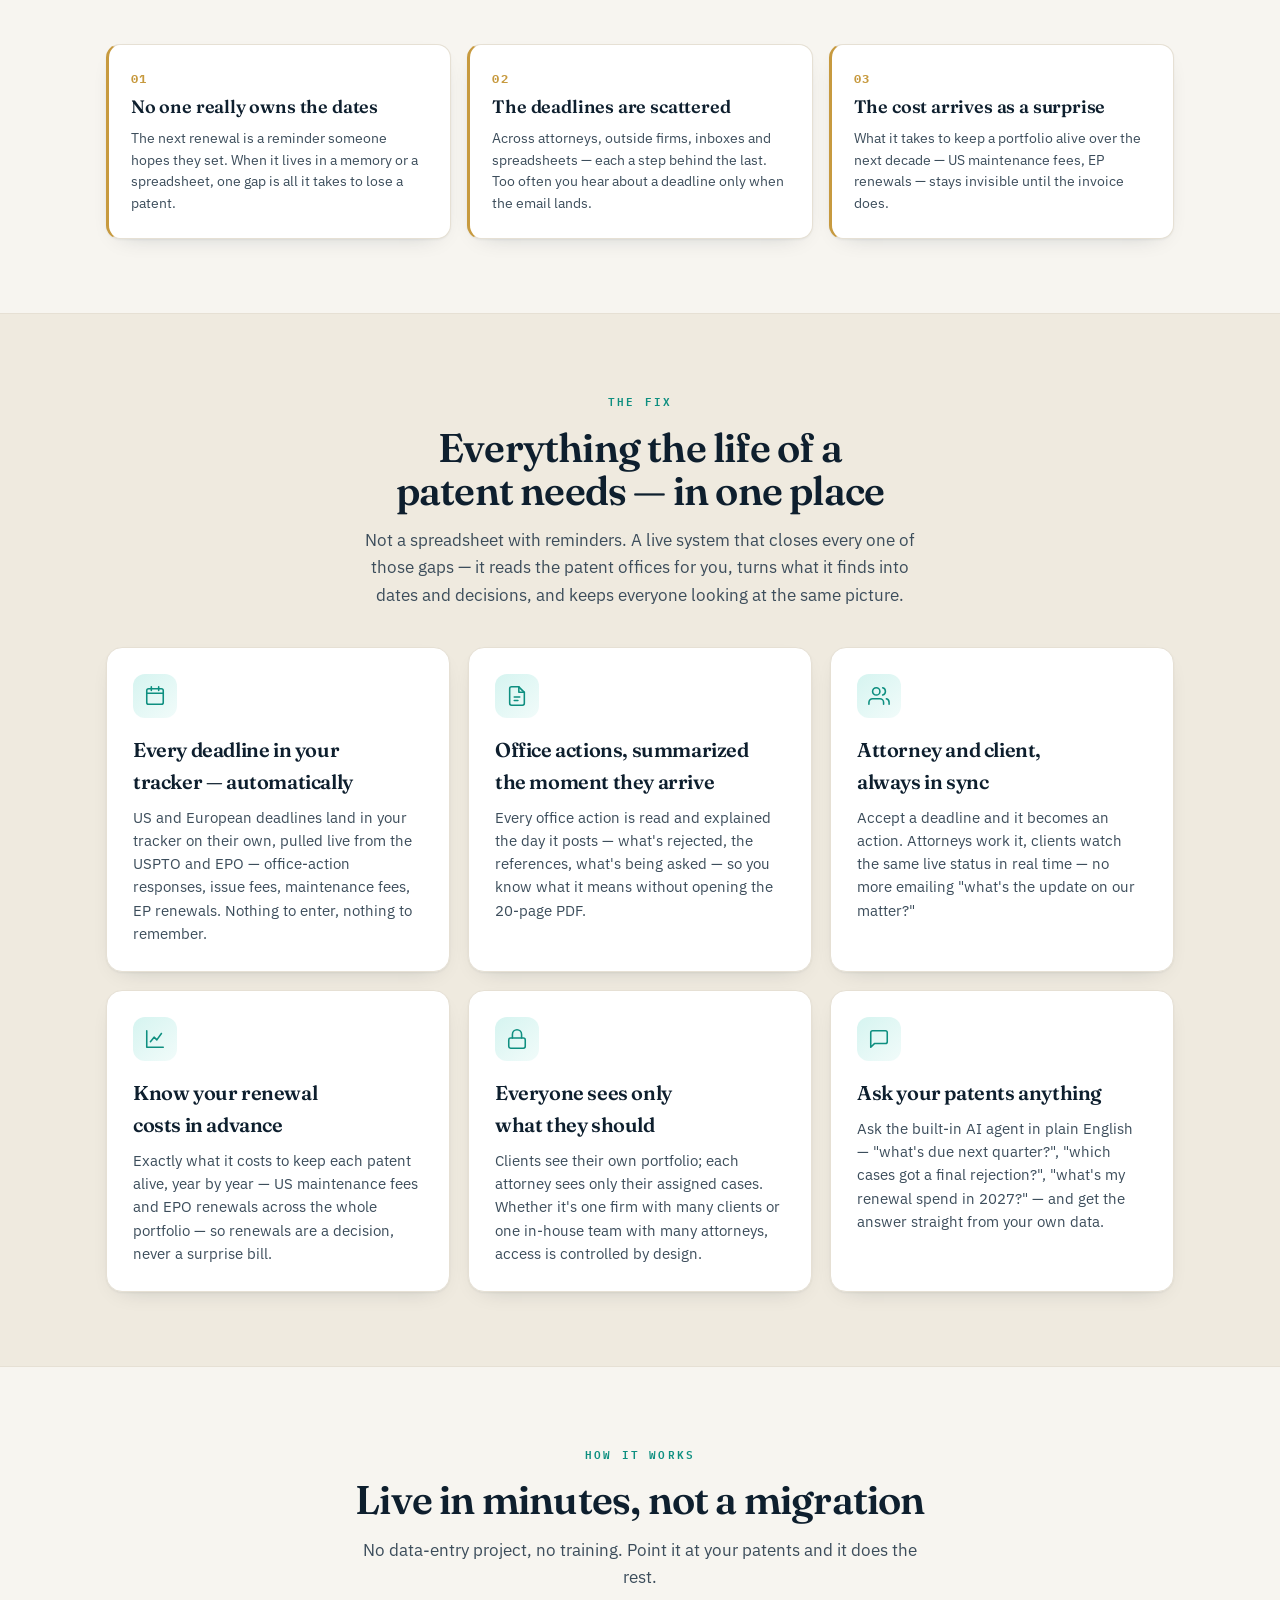
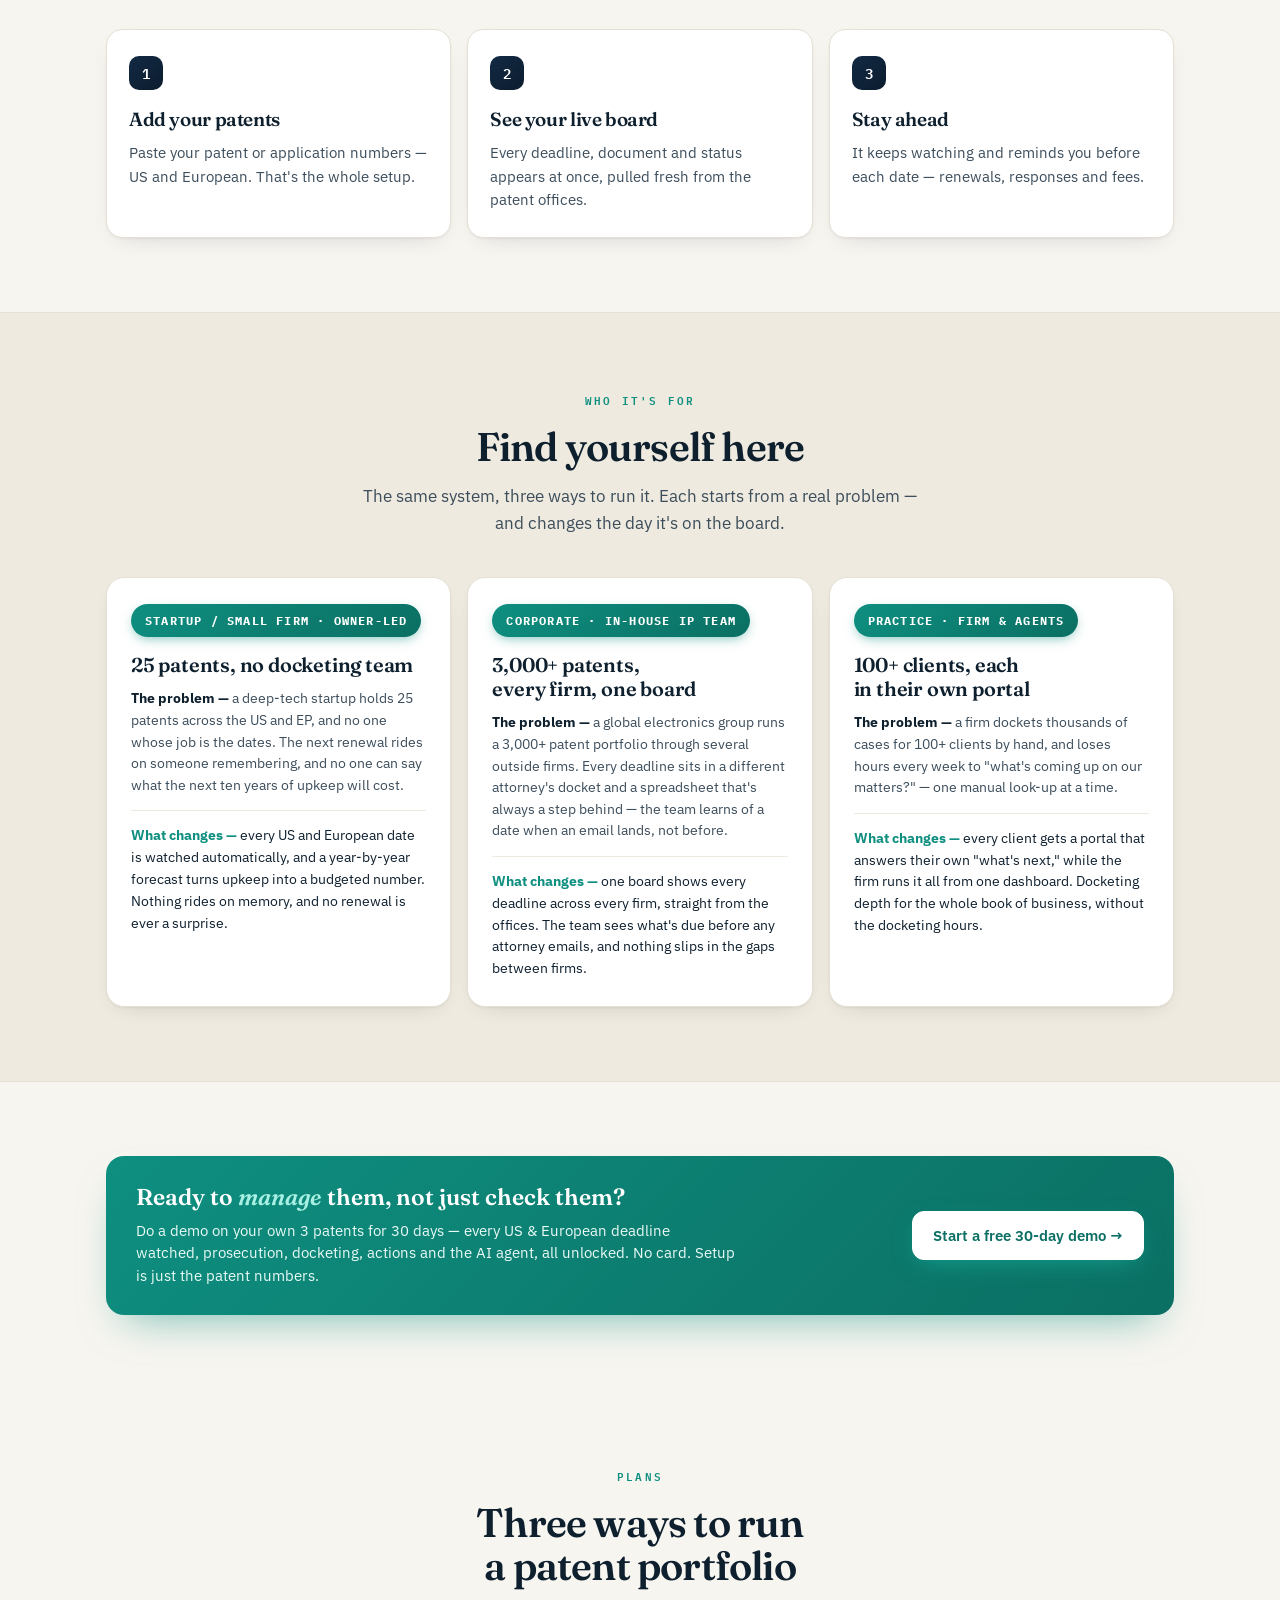
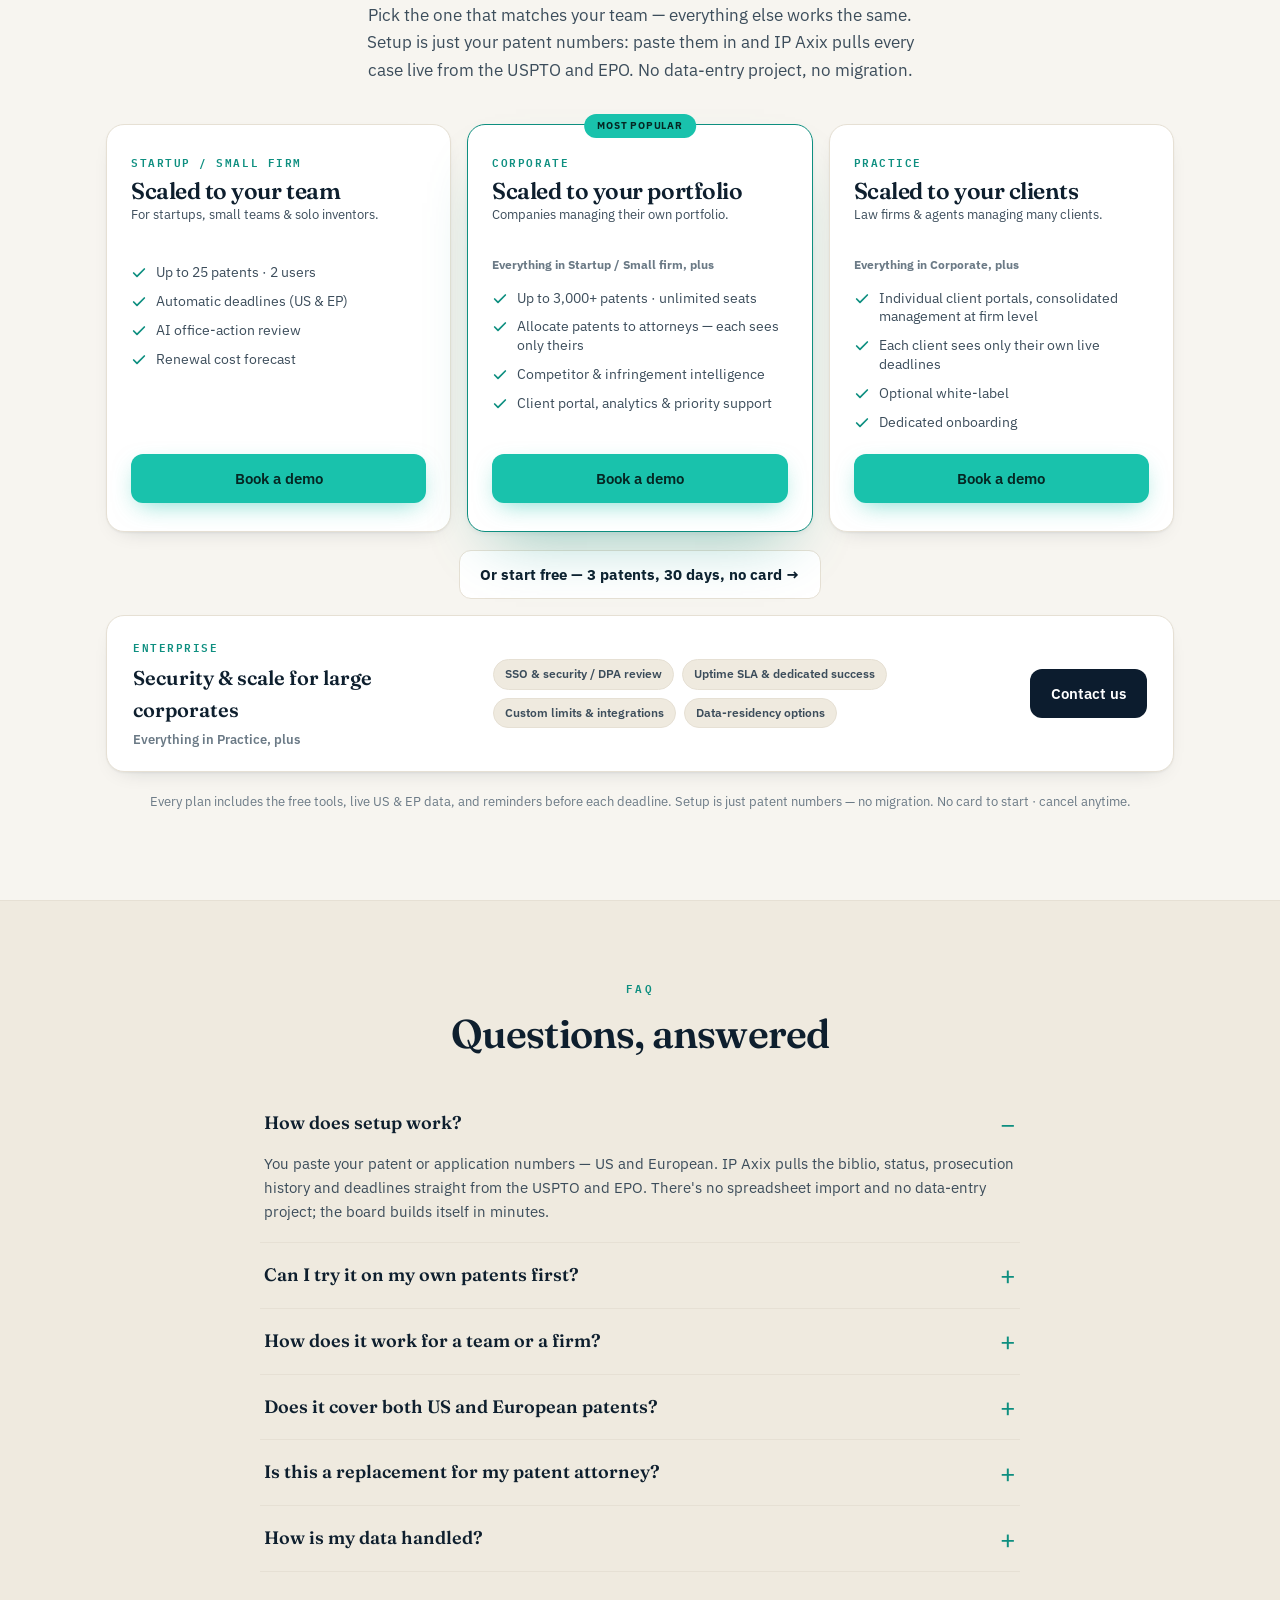
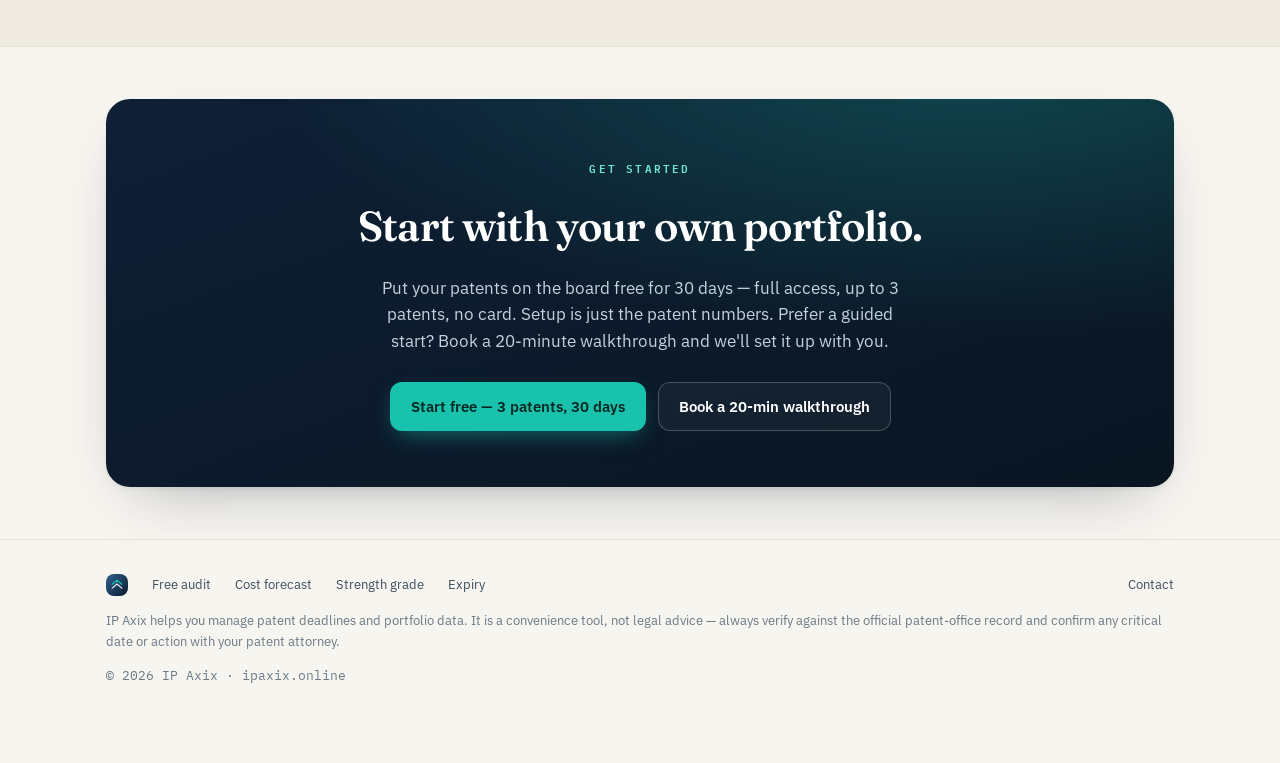
==== commit a10b10c3: "Add public 3-minute portfolio pain-check survey with free-audit capture - New /pain-check page: 7-qu" ====
--- a/index.html
+++ b/index.html
@@ -221,6 +221,7 @@
         <span class="wordmark">IP Axix</span>
       </a>
       <div class="nlinks">
+        <a href="/pain-check">Free audit</a>
         <a href="https://audit.ipaxix.online/" target="_blank" rel="noopener">Free tools</a>
         <a href="#pricing">Pricing</a>
         <a href="/blog/">Blog</a>
@@ -240,7 +241,7 @@
         </div>
         <div class="hnote">
           <svg viewBox="0 0 24 24" fill="none" stroke="currentColor" stroke-width="2.2" stroke-linecap="round" stroke-linejoin="round"><path d="M20 6 9 17l-5-5"/></svg>
-          Free tools run instantly, no signup. The full platform is set up with you personally.
+          Not ready to sign up? <a href="/pain-check" style="color:#4fe0cd;font-weight:600">Take the 3-minute portfolio pain check</a> and get a free audit.
         </div>
       </div>
 
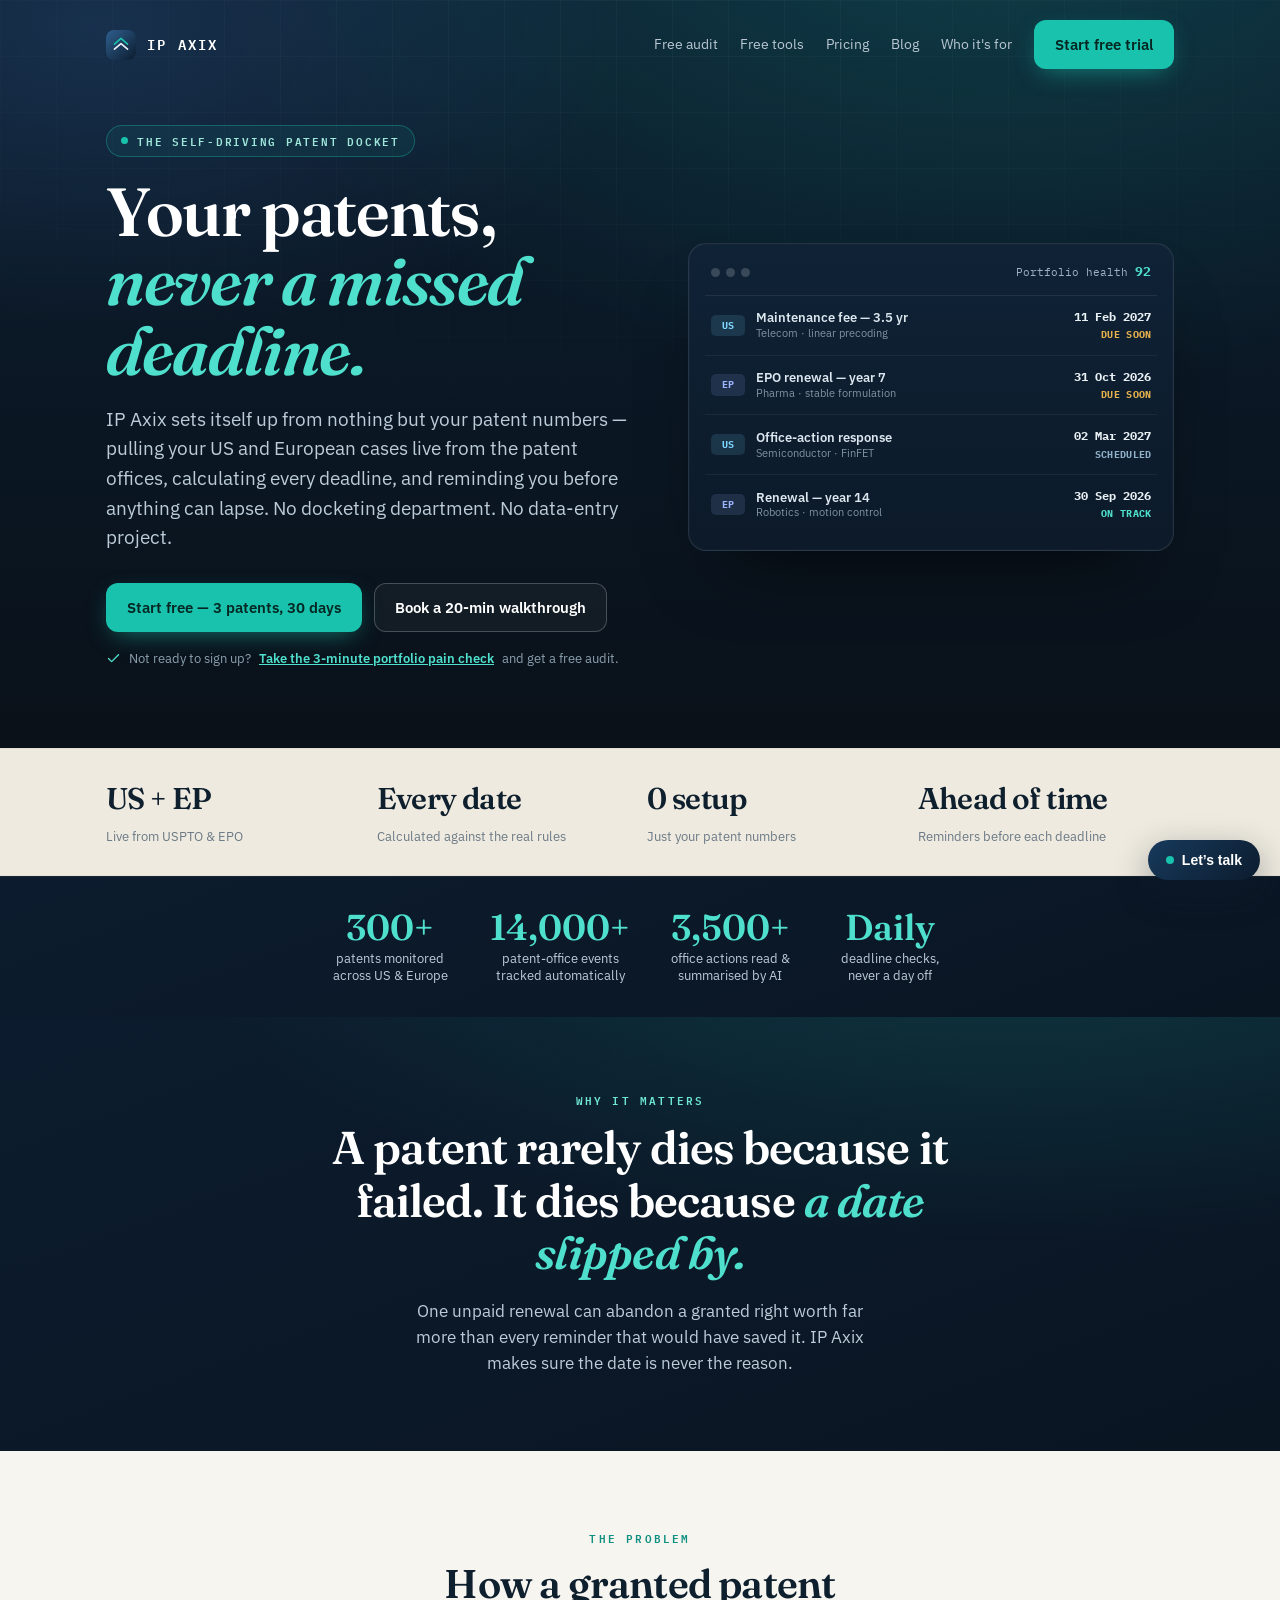
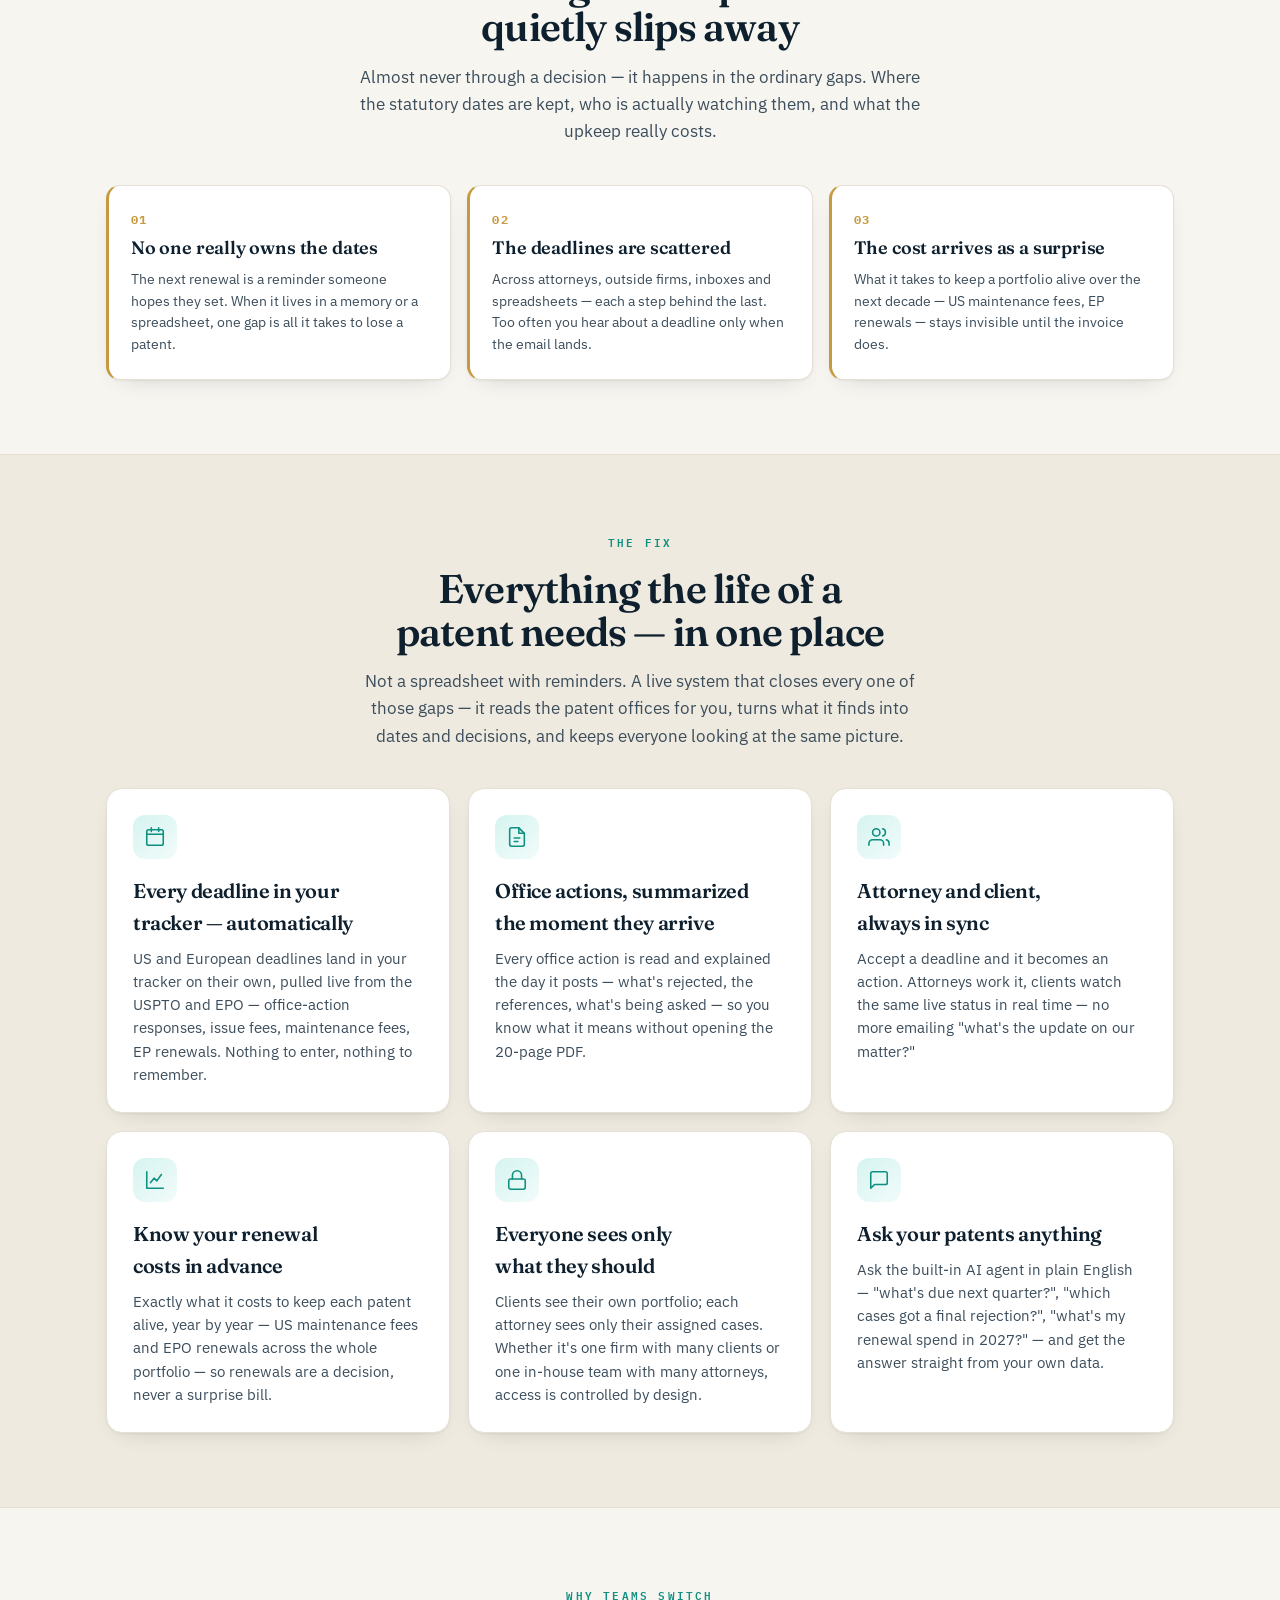
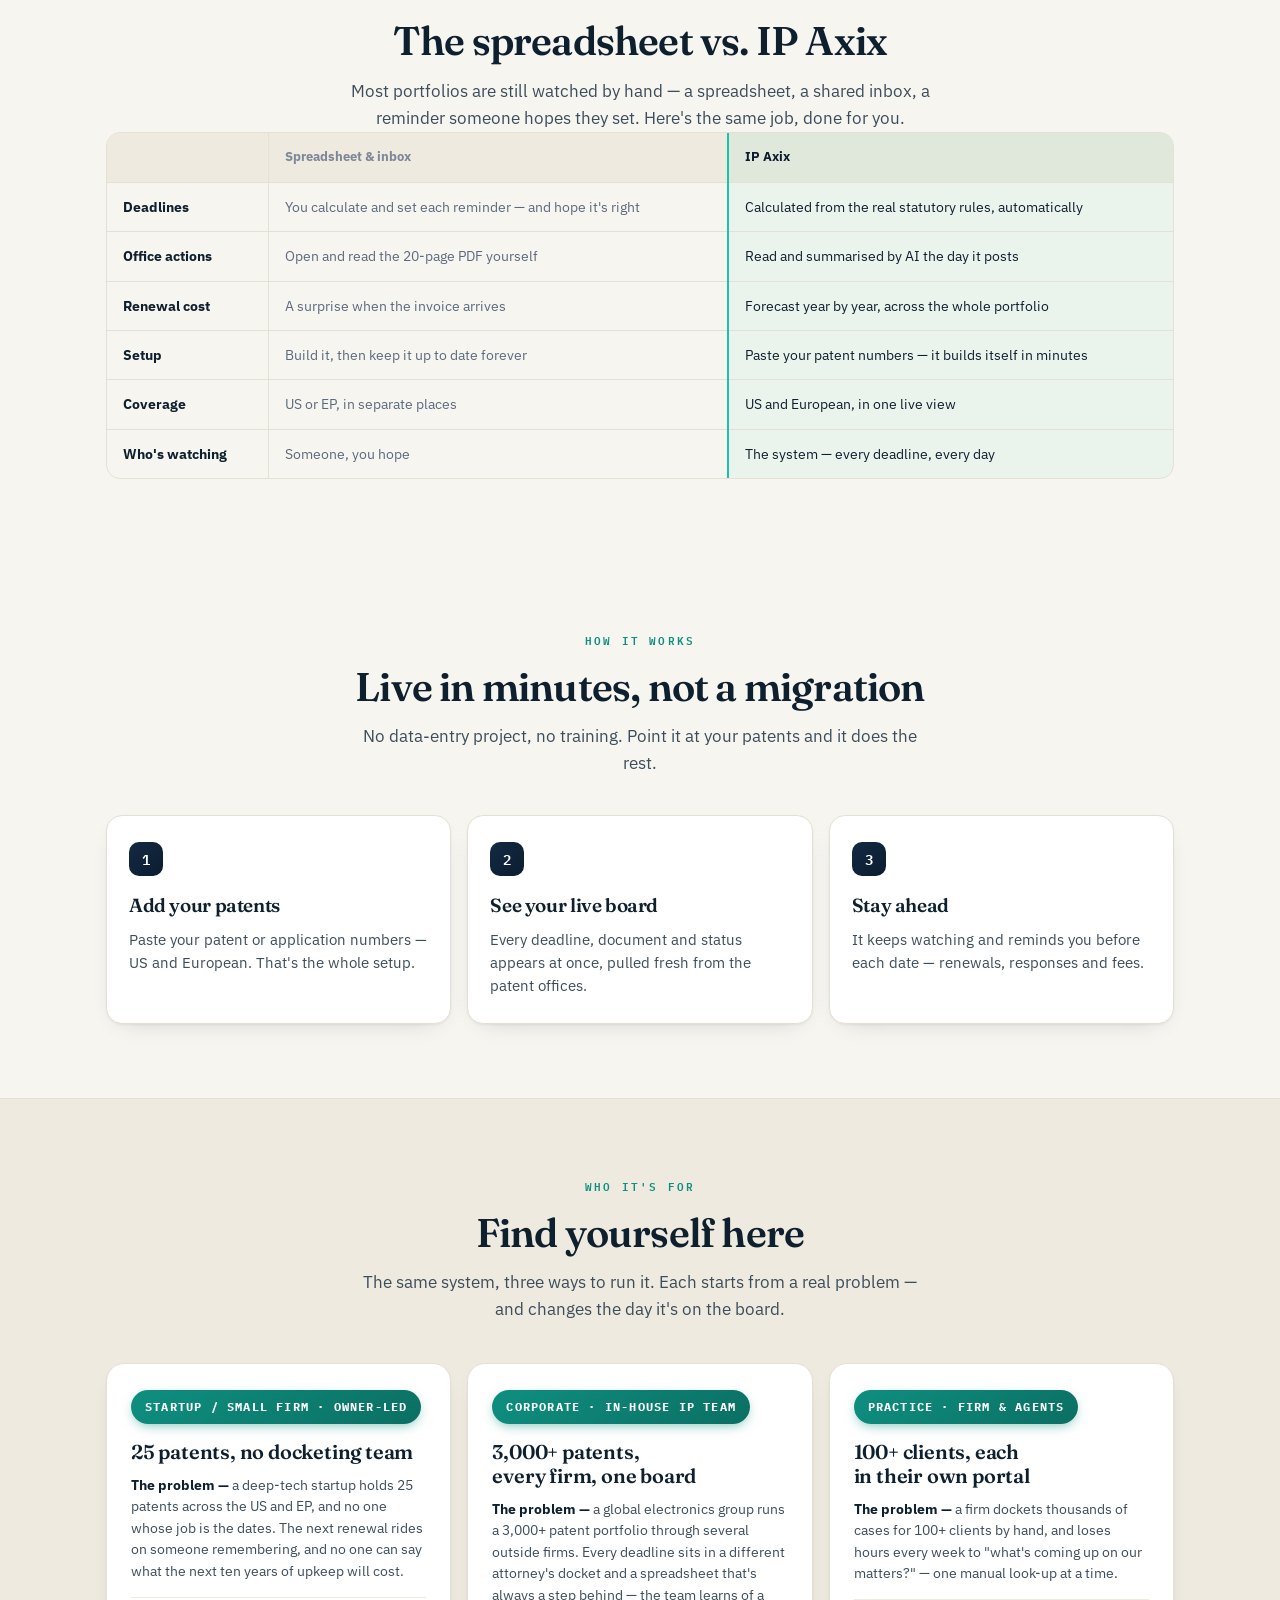
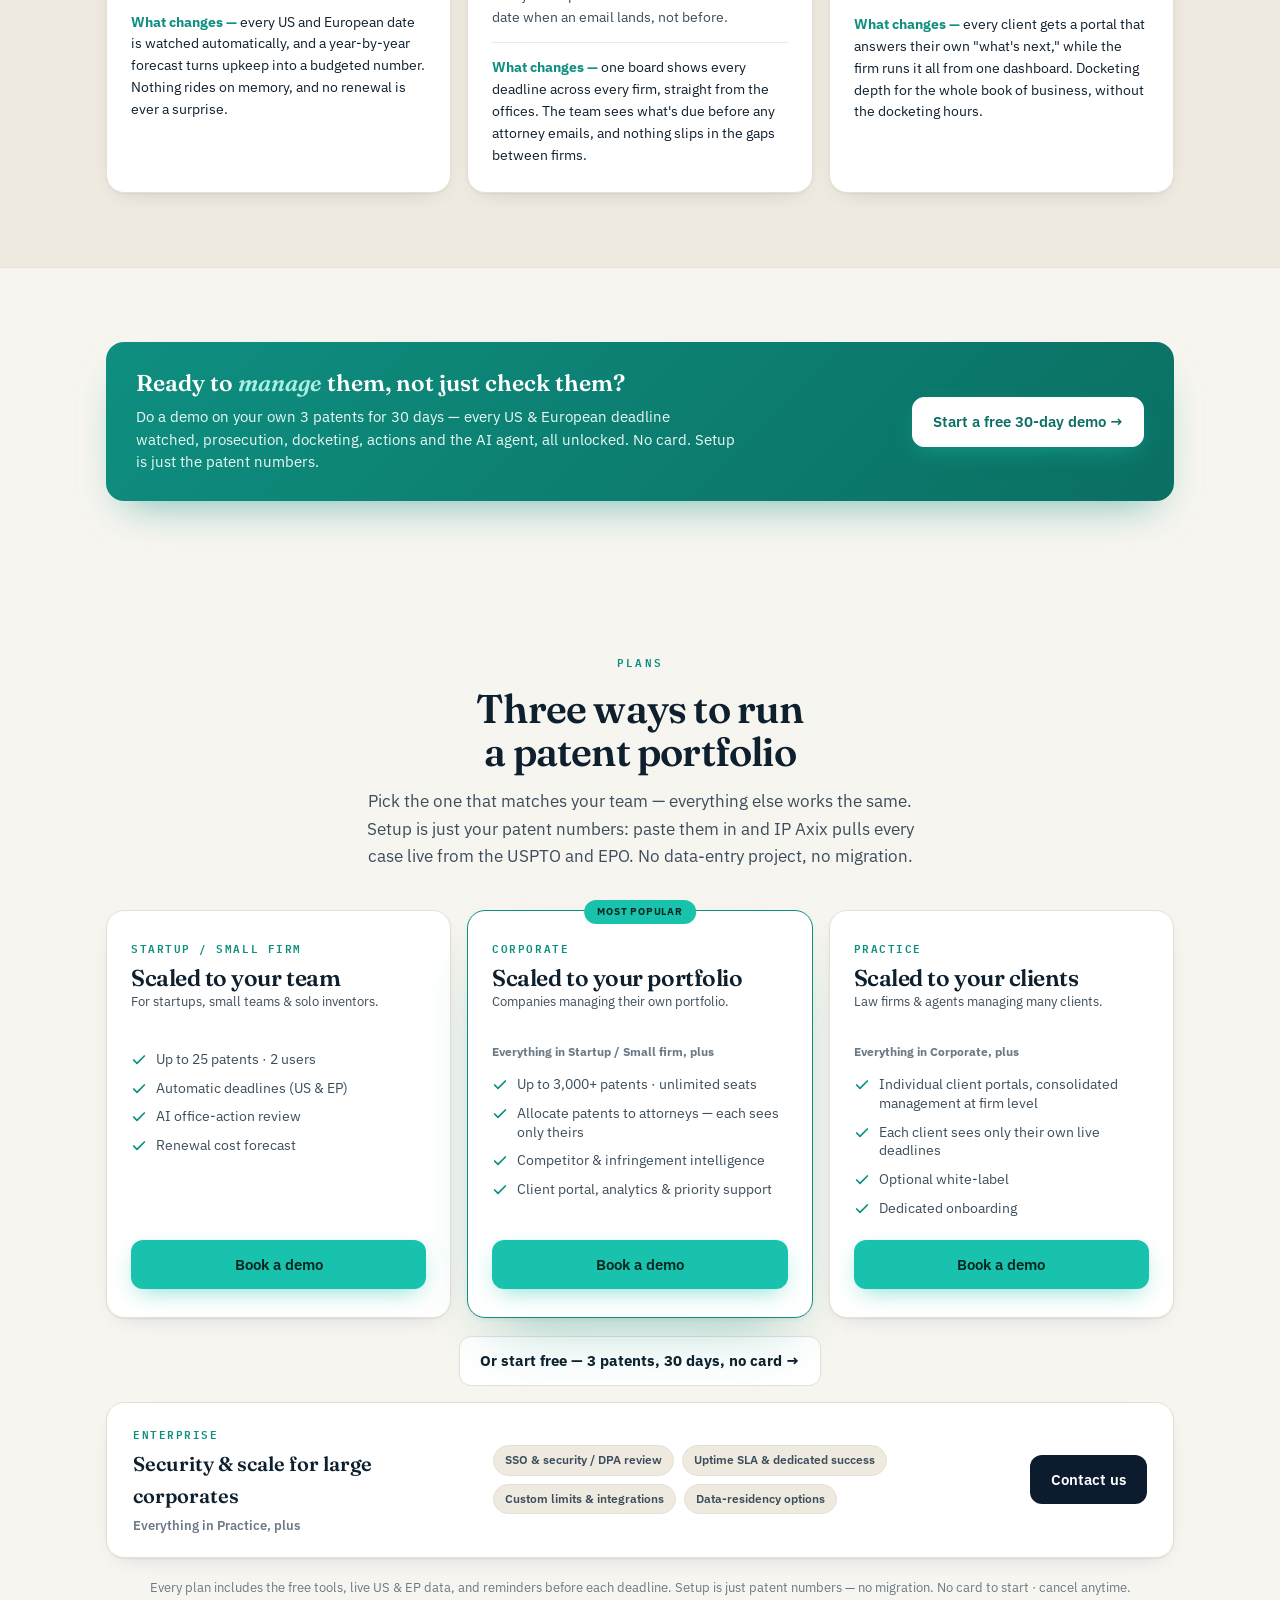
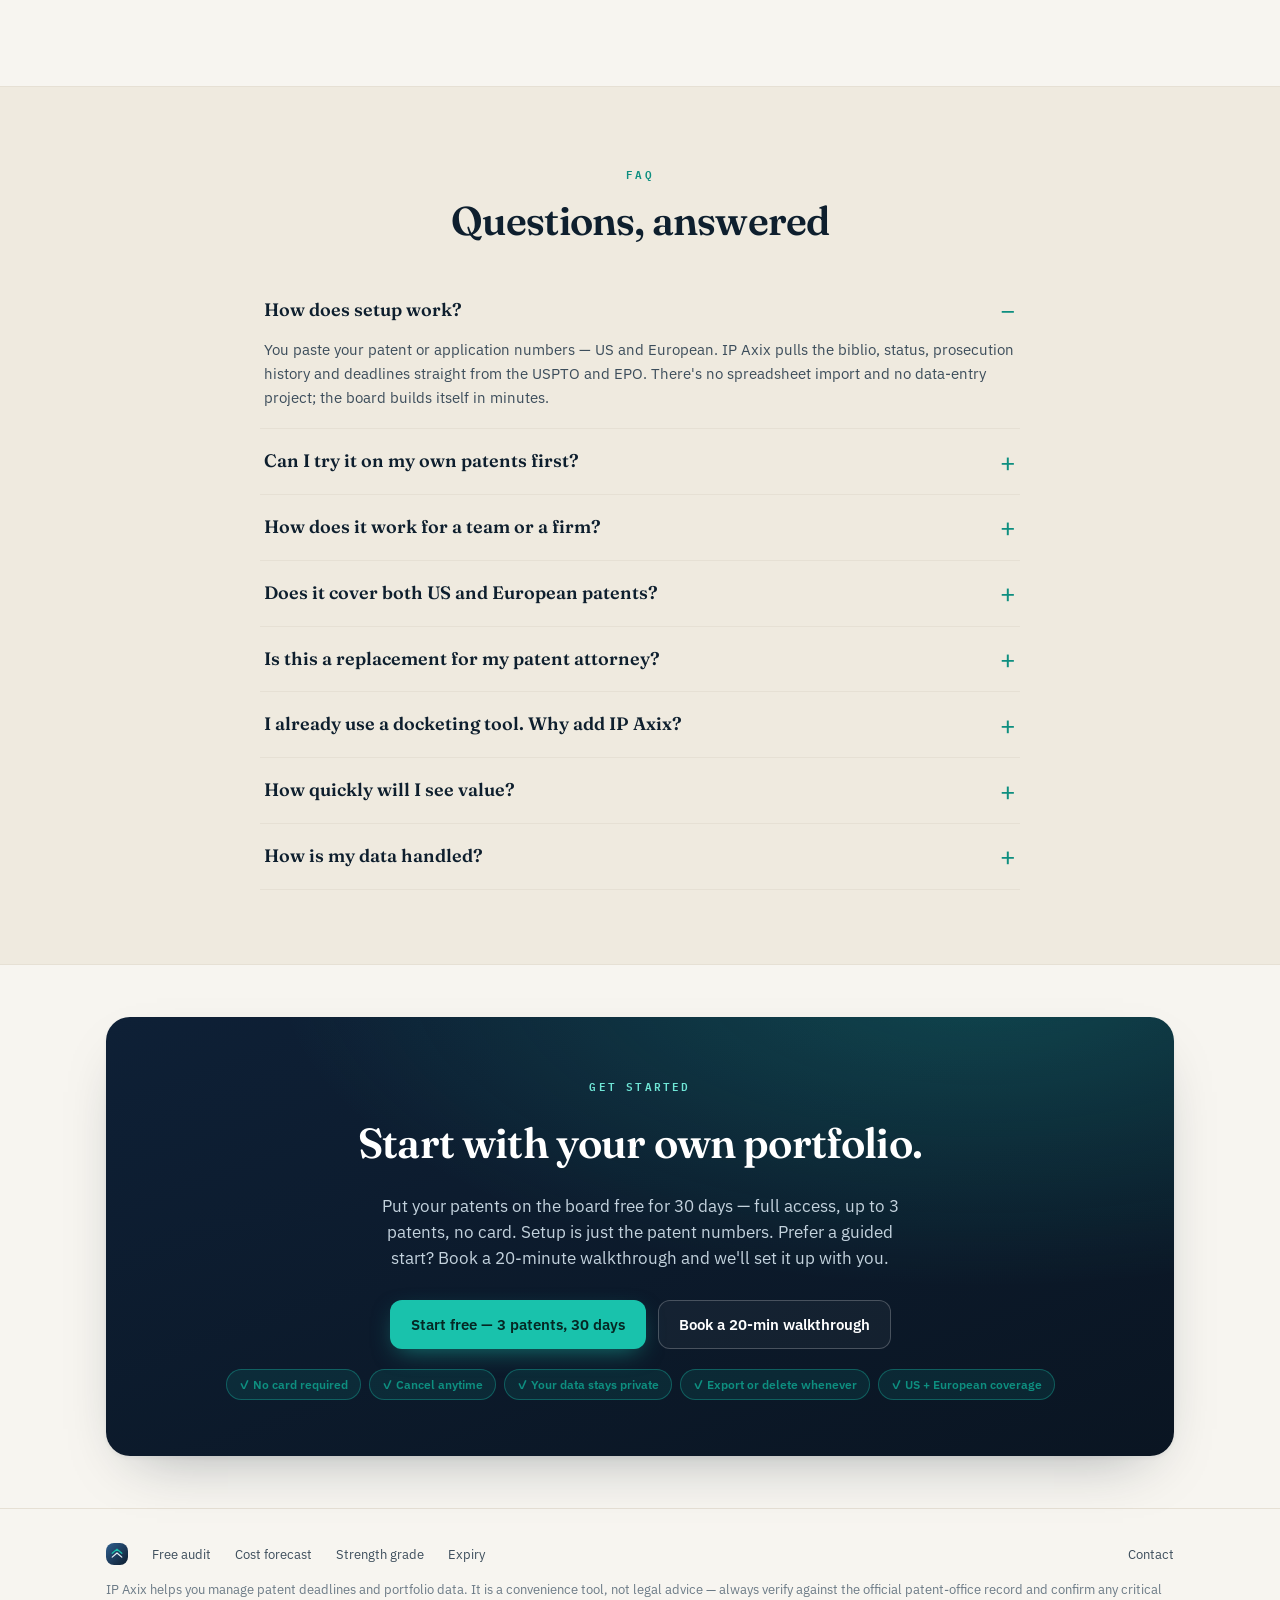
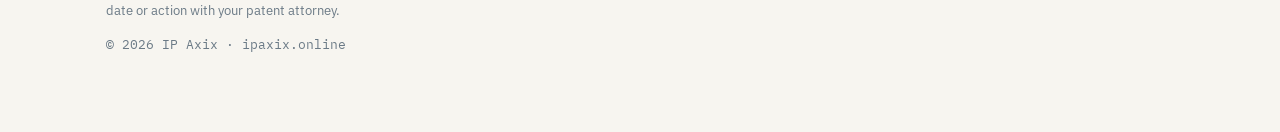
==== commit 0b2322cc: "Add conversion & stickiness sections to the homepage - Real, aggregate proof band (patents monitored" ====
--- a/index.html
+++ b/index.html
@@ -265,6 +265,16 @@
   <div class="metric"><b>Ahead of time</b><span>Reminders before each deadline</span></div>
 </div></div>
 
+<!-- ===== PROOF (real aggregate figures — no client names, no patent numbers) ===== -->
+<div style="background:linear-gradient(160deg,#0c1c2e,#0a1522);color:#fff;border-top:1px solid rgba(255,255,255,.06)">
+  <div class="in" style="padding:32px 26px;display:flex;flex-wrap:wrap;gap:22px 40px;align-items:flex-start;justify-content:center;text-align:center">
+    <div style="min-width:120px"><div style="font-family:Fraunces,Georgia,serif;font-weight:600;font-size:clamp(28px,4vw,36px);color:#4fe0cd;line-height:1">300+</div><div style="font-size:12.5px;color:#bcccd8;margin-top:5px;line-height:1.4">patents monitored<br>across US &amp; Europe</div></div>
+    <div style="min-width:120px"><div style="font-family:Fraunces,Georgia,serif;font-weight:600;font-size:clamp(28px,4vw,36px);color:#4fe0cd;line-height:1">14,000+</div><div style="font-size:12.5px;color:#bcccd8;margin-top:5px;line-height:1.4">patent-office events<br>tracked automatically</div></div>
+    <div style="min-width:120px"><div style="font-family:Fraunces,Georgia,serif;font-weight:600;font-size:clamp(28px,4vw,36px);color:#4fe0cd;line-height:1">3,500+</div><div style="font-size:12.5px;color:#bcccd8;margin-top:5px;line-height:1.4">office actions read &amp;<br>summarised by AI</div></div>
+    <div style="min-width:120px"><div style="font-family:Fraunces,Georgia,serif;font-weight:600;font-size:clamp(28px,4vw,36px);color:#4fe0cd;line-height:1">Daily</div><div style="font-size:12.5px;color:#bcccd8;margin-top:5px;line-height:1.4">deadline checks,<br>never a day off</div></div>
+  </div>
+</div>
+
 <!-- ===== STATEMENT ===== -->
 <div style="background:radial-gradient(120% 130% at 80% -20%,rgba(25,194,172,.18),transparent 55%),linear-gradient(160deg,#0c1c2e,#0a1522);color:#fff;overflow:hidden;position:relative">
   <div class="in" style="padding:74px 26px;text-align:center;position:relative;z-index:2">
@@ -307,6 +317,32 @@
   </div>
 </div></section>
 
+<!-- ===== COMPARISON ===== -->
+<section class="sec" id="compare"><div class="in">
+  <div class="band"><span class="eyebrow">Why teams switch</span>
+    <h2>The spreadsheet vs. IP Axix</h2>
+    <p class="lede">Most portfolios are still watched by hand — a spreadsheet, a shared inbox, a reminder someone hopes they set. Here's the same job, done for you.</p></div>
+  <div style="overflow-x:auto;border:1px solid var(--line);border-radius:14px">
+    <table style="width:100%;border-collapse:collapse;font-size:14px;min-width:520px">
+      <thead>
+        <tr style="background:var(--paper-2)">
+          <th style="text-align:left;padding:14px 16px;font-size:12px;font-weight:800;color:#5b6a7e;text-transform:uppercase;letter-spacing:.05em">&nbsp;</th>
+          <th style="text-align:left;padding:14px 16px;font-size:13px;font-weight:700;color:#7c8798;border-left:1px solid var(--line)">Spreadsheet &amp; inbox</th>
+          <th style="text-align:left;padding:14px 16px;font-size:13px;font-weight:800;color:#0c1c2e;border-left:2px solid #19c2ac;background:rgba(25,194,172,.07)">IP Axix</th>
+        </tr>
+      </thead>
+      <tbody>
+        <tr style="border-top:1px solid var(--line)"><td style="padding:13px 16px;font-weight:700;color:#0e1f2e">Deadlines</td><td style="padding:13px 16px;color:#5b6a7e;border-left:1px solid var(--line)">You calculate and set each reminder — and hope it's right</td><td style="padding:13px 16px;color:#0e1f2e;border-left:2px solid #19c2ac;background:rgba(25,194,172,.05)">Calculated from the real statutory rules, automatically</td></tr>
+        <tr style="border-top:1px solid var(--line)"><td style="padding:13px 16px;font-weight:700;color:#0e1f2e">Office actions</td><td style="padding:13px 16px;color:#5b6a7e;border-left:1px solid var(--line)">Open and read the 20-page PDF yourself</td><td style="padding:13px 16px;color:#0e1f2e;border-left:2px solid #19c2ac;background:rgba(25,194,172,.05)">Read and summarised by AI the day it posts</td></tr>
+        <tr style="border-top:1px solid var(--line)"><td style="padding:13px 16px;font-weight:700;color:#0e1f2e">Renewal cost</td><td style="padding:13px 16px;color:#5b6a7e;border-left:1px solid var(--line)">A surprise when the invoice arrives</td><td style="padding:13px 16px;color:#0e1f2e;border-left:2px solid #19c2ac;background:rgba(25,194,172,.05)">Forecast year by year, across the whole portfolio</td></tr>
+        <tr style="border-top:1px solid var(--line)"><td style="padding:13px 16px;font-weight:700;color:#0e1f2e">Setup</td><td style="padding:13px 16px;color:#5b6a7e;border-left:1px solid var(--line)">Build it, then keep it up to date forever</td><td style="padding:13px 16px;color:#0e1f2e;border-left:2px solid #19c2ac;background:rgba(25,194,172,.05)">Paste your patent numbers — it builds itself in minutes</td></tr>
+        <tr style="border-top:1px solid var(--line)"><td style="padding:13px 16px;font-weight:700;color:#0e1f2e">Coverage</td><td style="padding:13px 16px;color:#5b6a7e;border-left:1px solid var(--line)">US or EP, in separate places</td><td style="padding:13px 16px;color:#0e1f2e;border-left:2px solid #19c2ac;background:rgba(25,194,172,.05)">US and European, in one live view</td></tr>
+        <tr style="border-top:1px solid var(--line)"><td style="padding:13px 16px;font-weight:700;color:#0e1f2e">Who's watching</td><td style="padding:13px 16px;color:#5b6a7e;border-left:1px solid var(--line)">Someone, you hope</td><td style="padding:13px 16px;color:#0e1f2e;border-left:2px solid #19c2ac;background:rgba(25,194,172,.05)">The system — every deadline, every day</td></tr>
+      </tbody>
+    </table>
+  </div>
+</div></section>
+
 <!-- ===== HOW ===== -->
 <section class="sec" id="how"><div class="in">
   <div class="band"><span class="eyebrow">How it works</span>
@@ -432,6 +468,8 @@
     <details><summary>How does it work for a team or a firm?</summary><p>Three ways, same platform. <b>Startup / Small firm</b> — one owner, one portfolio. <b>Corporate</b> — an in-house team where you see everything consolidated and each attorney sees only the patents allocated to them. <b>Practice</b> — a firm switching between multiple clients, each with their own live deadline view. You pick the shape that fits.</p></details>
     <details><summary>Does it cover both US and European patents?</summary><p>Yes. Status, dates and deadlines come live from the USPTO (US) and the EPO (European) — including US maintenance fees and EPO renewal fees, calculated against the real statutory rules.</p></details>
     <details><summary>Is this a replacement for my patent attorney?</summary><p>No. IP Axix is a docketing and monitoring tool that makes sure a date is never missed. It isn't legal advice — always verify critical dates and actions against the official record with your patent attorney.</p></details>
+    <details><summary>I already use a docketing tool. Why add IP Axix?</summary><p>Most docketing systems only track what someone remembered to enter, and stop at the date. IP Axix pulls the deadlines itself from the USPTO and EPO, reads and summarises every office action, and forecasts your renewal costs — so it catches the cases that never made it into your tool and tells you what each action actually means. Many teams run it alongside their existing setup as the safety net.</p></details>
+    <details><summary>How quickly will I see value?</summary><p>Minutes. Paste your patent numbers and your live board builds itself — every deadline, document and status, pulled fresh from the patent offices. You can even see your own portfolio watched with our free audit before you speak to anyone.</p></details>
     <details><summary>How is my data handled?</summary><p>The free tools run on the public patent-office record and don't tie a lookup to you. If you ask us to monitor a portfolio, your data is used only to run your account and send your reminders — never sold or shared. You can export or delete it whenever you want.</p></details>
   </div>
 </div></section>
@@ -446,8 +484,24 @@
       <a class="btn primary" href="https://patent-platform.vercel.app/?trial=1" target="_blank" rel="noopener">Start free — 3 patents, 30 days</a>
       <a class="btn ghost" href="https://cal.com/ipaxix/20min" target="_blank" rel="noopener">Book a 20-min walkthrough</a>
     </div>
-  </div>
-</div></section>
+    <div style="margin-top:20px;display:flex;flex-wrap:wrap;gap:8px;justify-content:center">
+      <span style="font-size:12px;font-weight:600;color:#0e8f80;background:rgba(25,194,172,.1);border:1px solid rgba(25,194,172,.35);border-radius:20px;padding:5px 12px">✓ No card required</span>
+      <span style="font-size:12px;font-weight:600;color:#0e8f80;background:rgba(25,194,172,.1);border:1px solid rgba(25,194,172,.35);border-radius:20px;padding:5px 12px">✓ Cancel anytime</span>
+      <span style="font-size:12px;font-weight:600;color:#0e8f80;background:rgba(25,194,172,.1);border:1px solid rgba(25,194,172,.35);border-radius:20px;padding:5px 12px">✓ Your data stays private</span>
+      <span style="font-size:12px;font-weight:600;color:#0e8f80;background:rgba(25,194,172,.1);border:1px solid rgba(25,194,172,.35);border-radius:20px;padding:5px 12px">✓ Export or delete whenever</span>
+      <span style="font-size:12px;font-weight:600;color:#0e8f80;background:rgba(25,194,172,.1);border:1px solid rgba(25,194,172,.35);border-radius:20px;padding:5px 12px">✓ US + European coverage</span>
+    </div>
+  </div>
+</div></section>
+
+<!-- ===== TESTIMONIAL SLOT ==============================================
+     Ready for a REAL client quote (with permission). Do not invent one.
+     When you have a quote, uncomment and fill in — then it renders above the close CTA:
+<section class="sec" style="background:var(--paper-2);border-top:1px solid var(--line);border-bottom:1px solid var(--line)"><div class="in" style="text-align:center;max-width:760px">
+  <p style="font-family:Fraunces,Georgia,serif;font-weight:600;font-size:clamp(22px,3.2vw,30px);line-height:1.3;color:#0e1f2e;margin:0">“Real quote from a real client here — the specific outcome they got.”</p>
+  <p style="font-size:13px;color:#5b6a7e;margin-top:16px;font-weight:600">— Name, Role, Company</p>
+</div></section>
+====================================================================== -->
 
 <footer><div class="in">
   <div class="frow">
@@ -472,7 +526,7 @@
 (function(){
   var CONTACT="https://ooanilhblskuaasxyimw.supabase.co/functions/v1/contact-message";
   var KEY="sb_publishable_dQBbAXx5l_buD3m-HQieTA_UBQA125h";
-  var BOOK="https://cal.com/ipaxix/20min";  /* ← replace with your Calendly / Cal.com link */
+  var BOOK="https://cal.com/ipaxix/20min";
   function $(id){return document.getElementById(id);}
   var w=document.createElement("div"); w.id="ipx-connect";
   w.innerHTML=
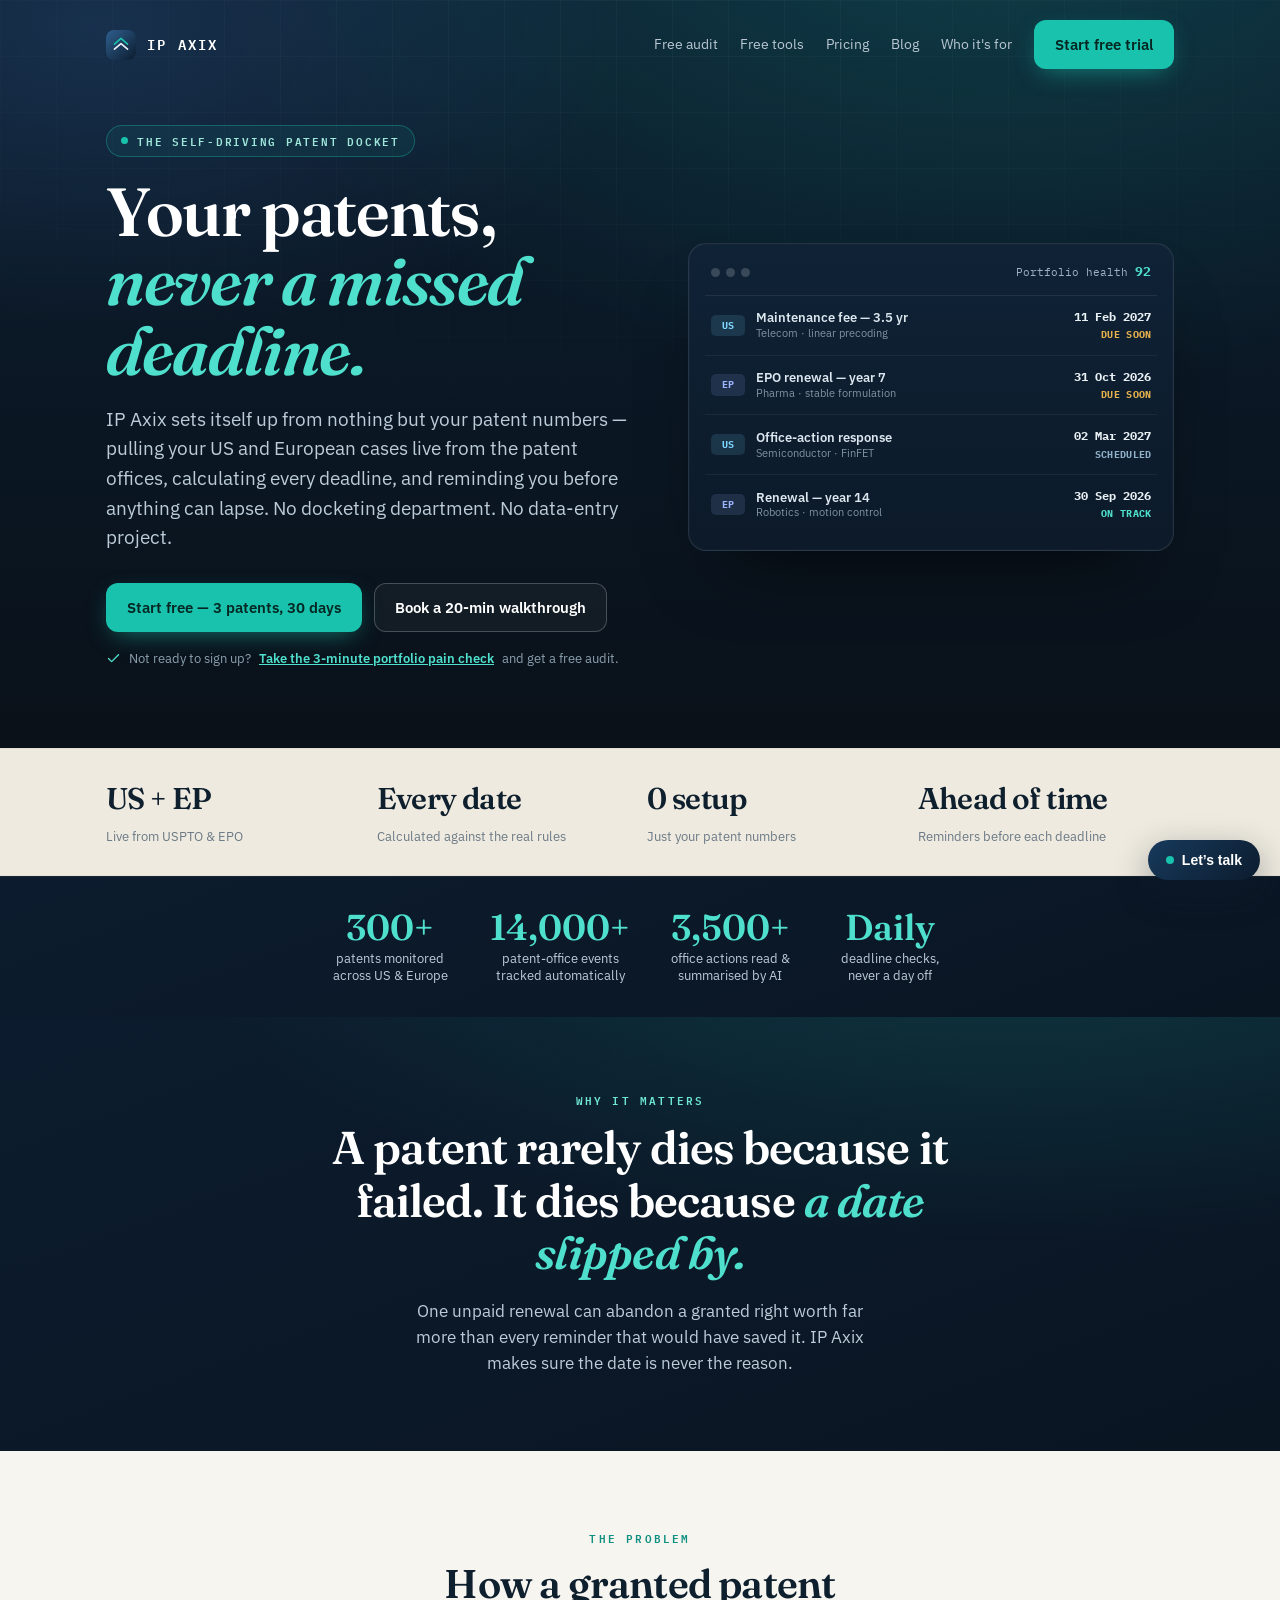
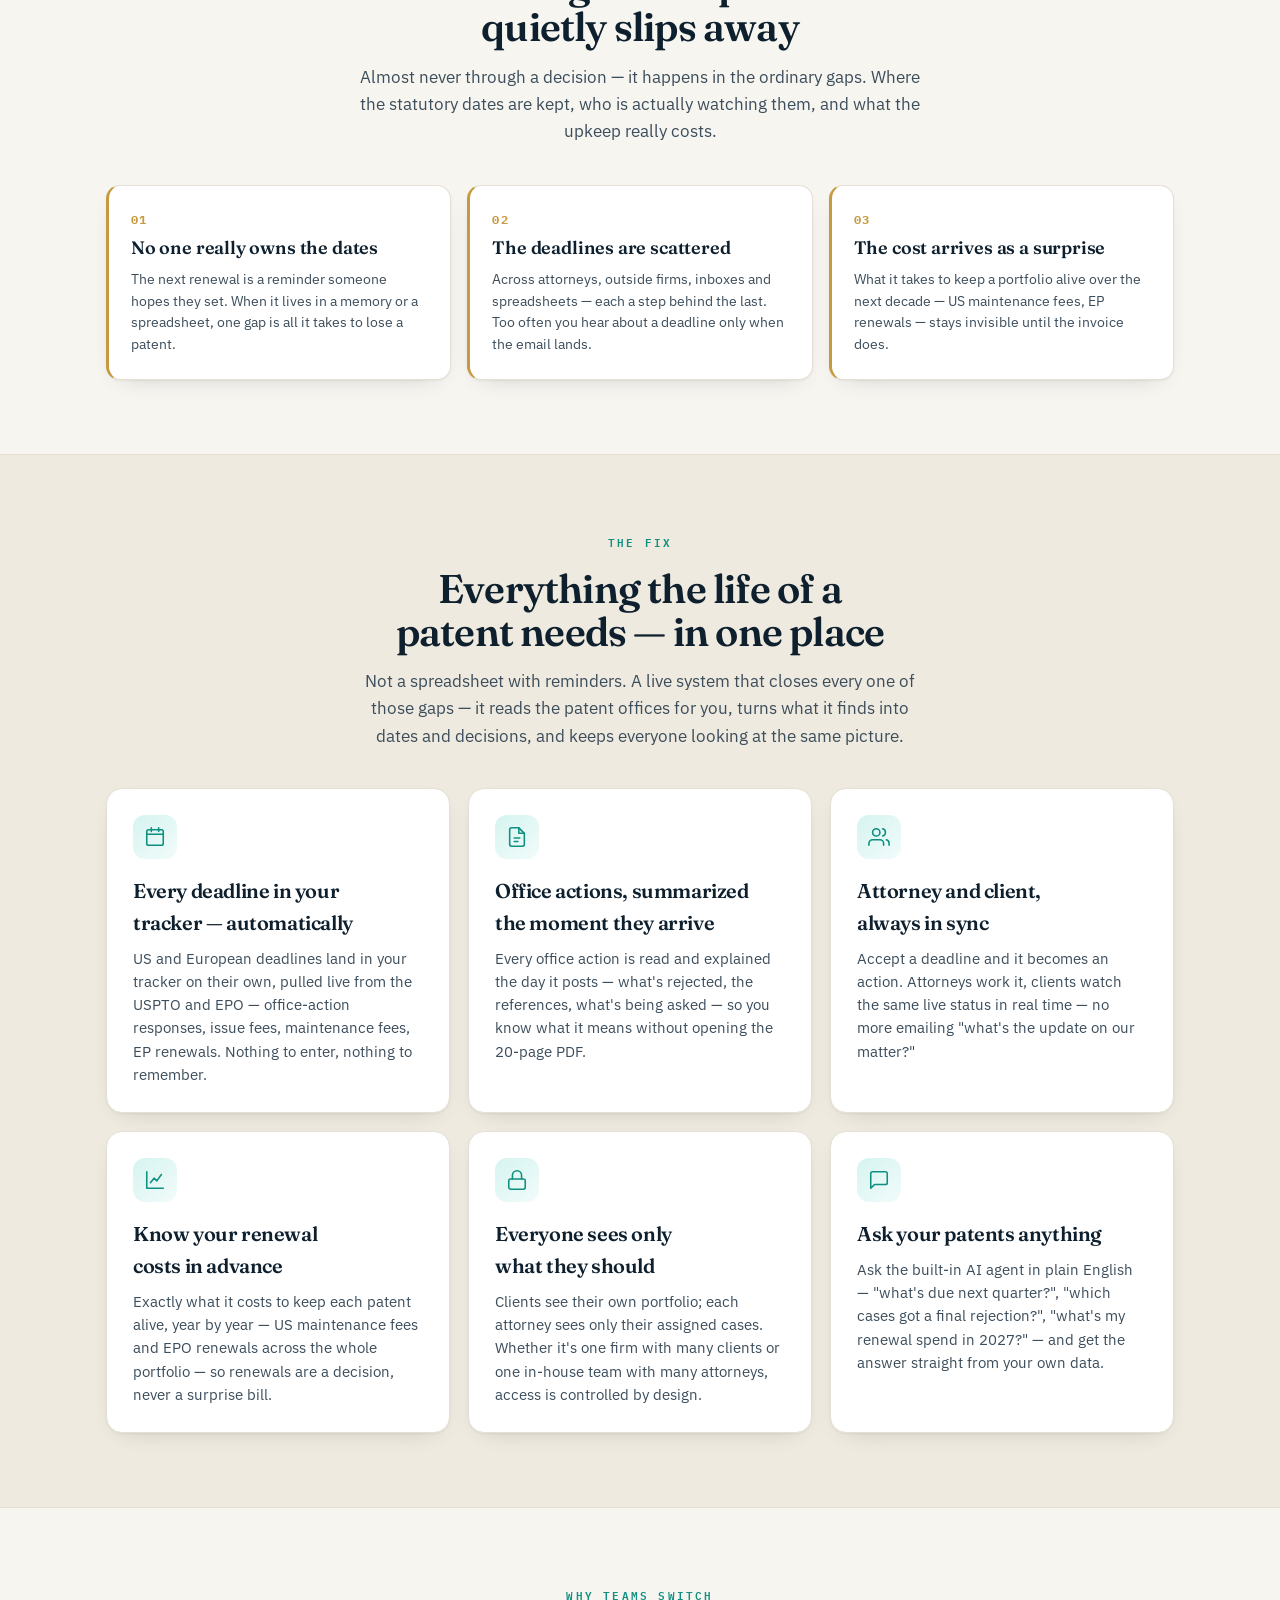
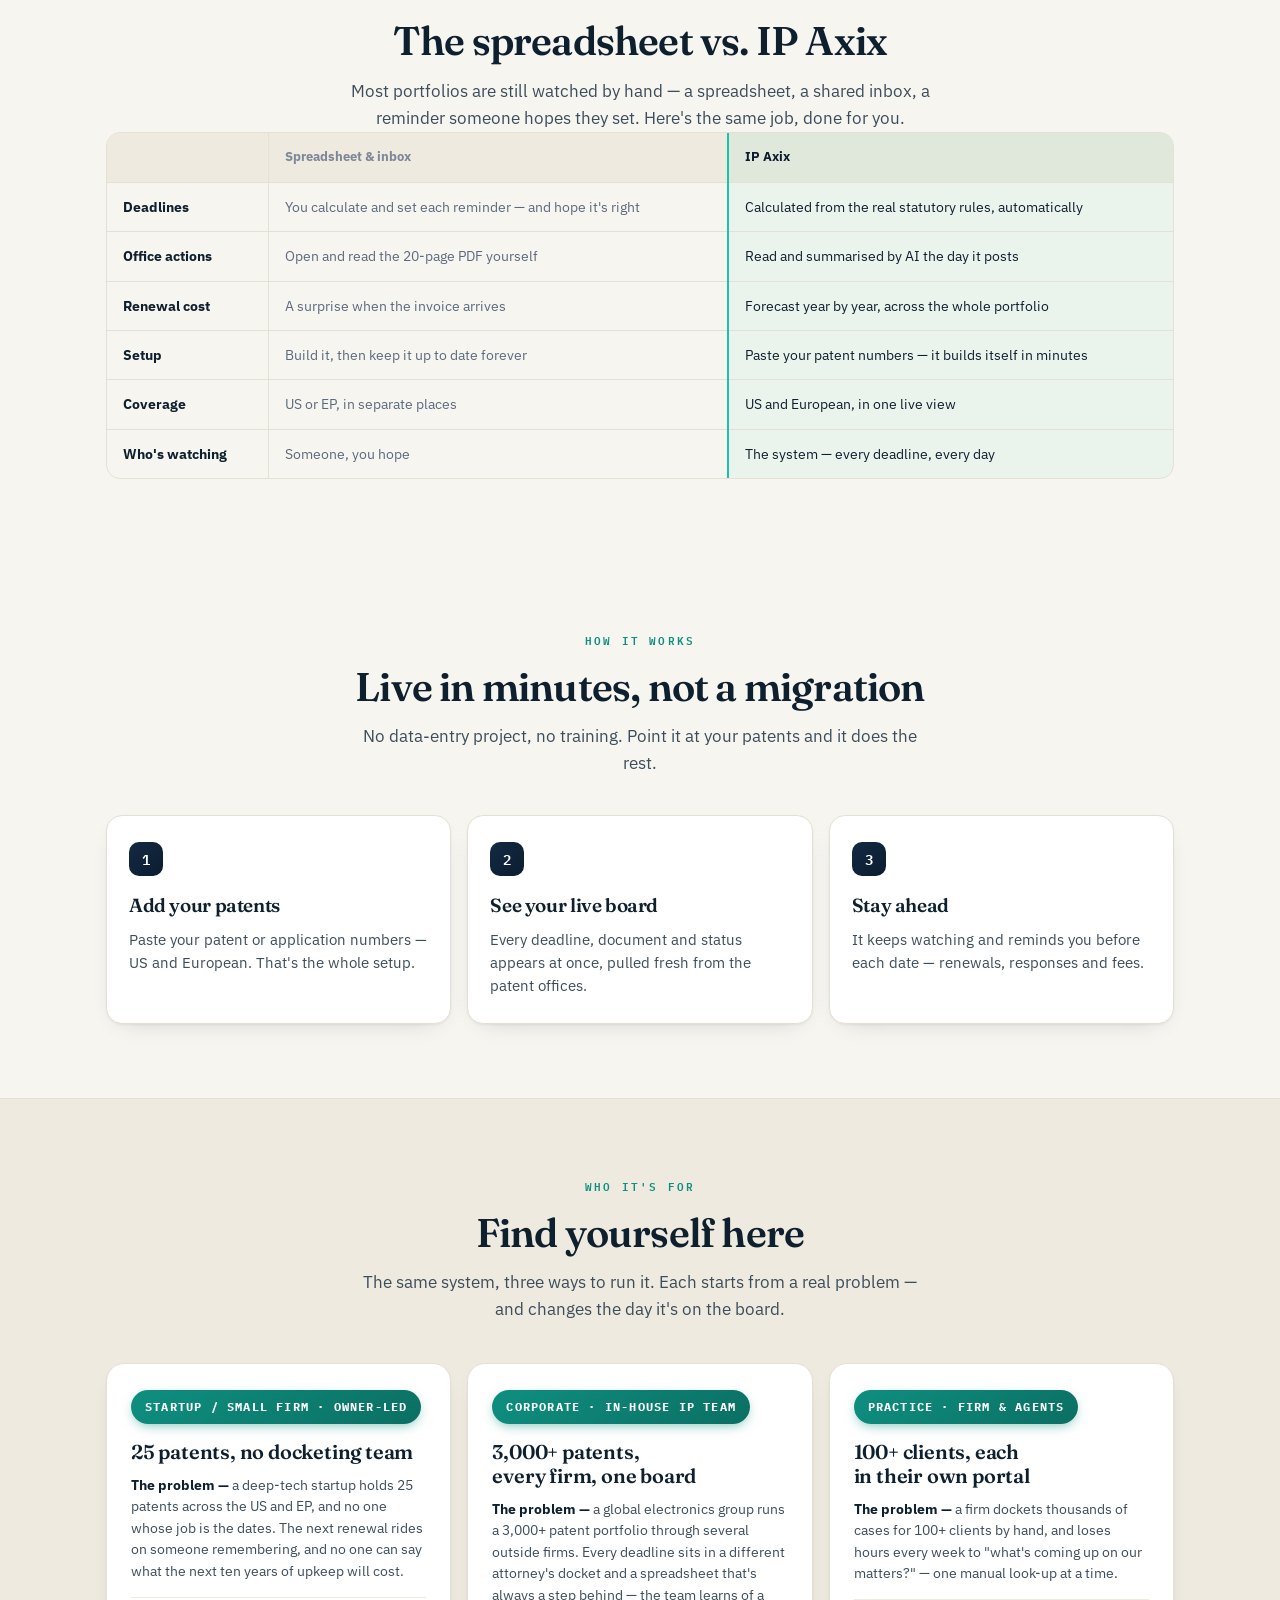
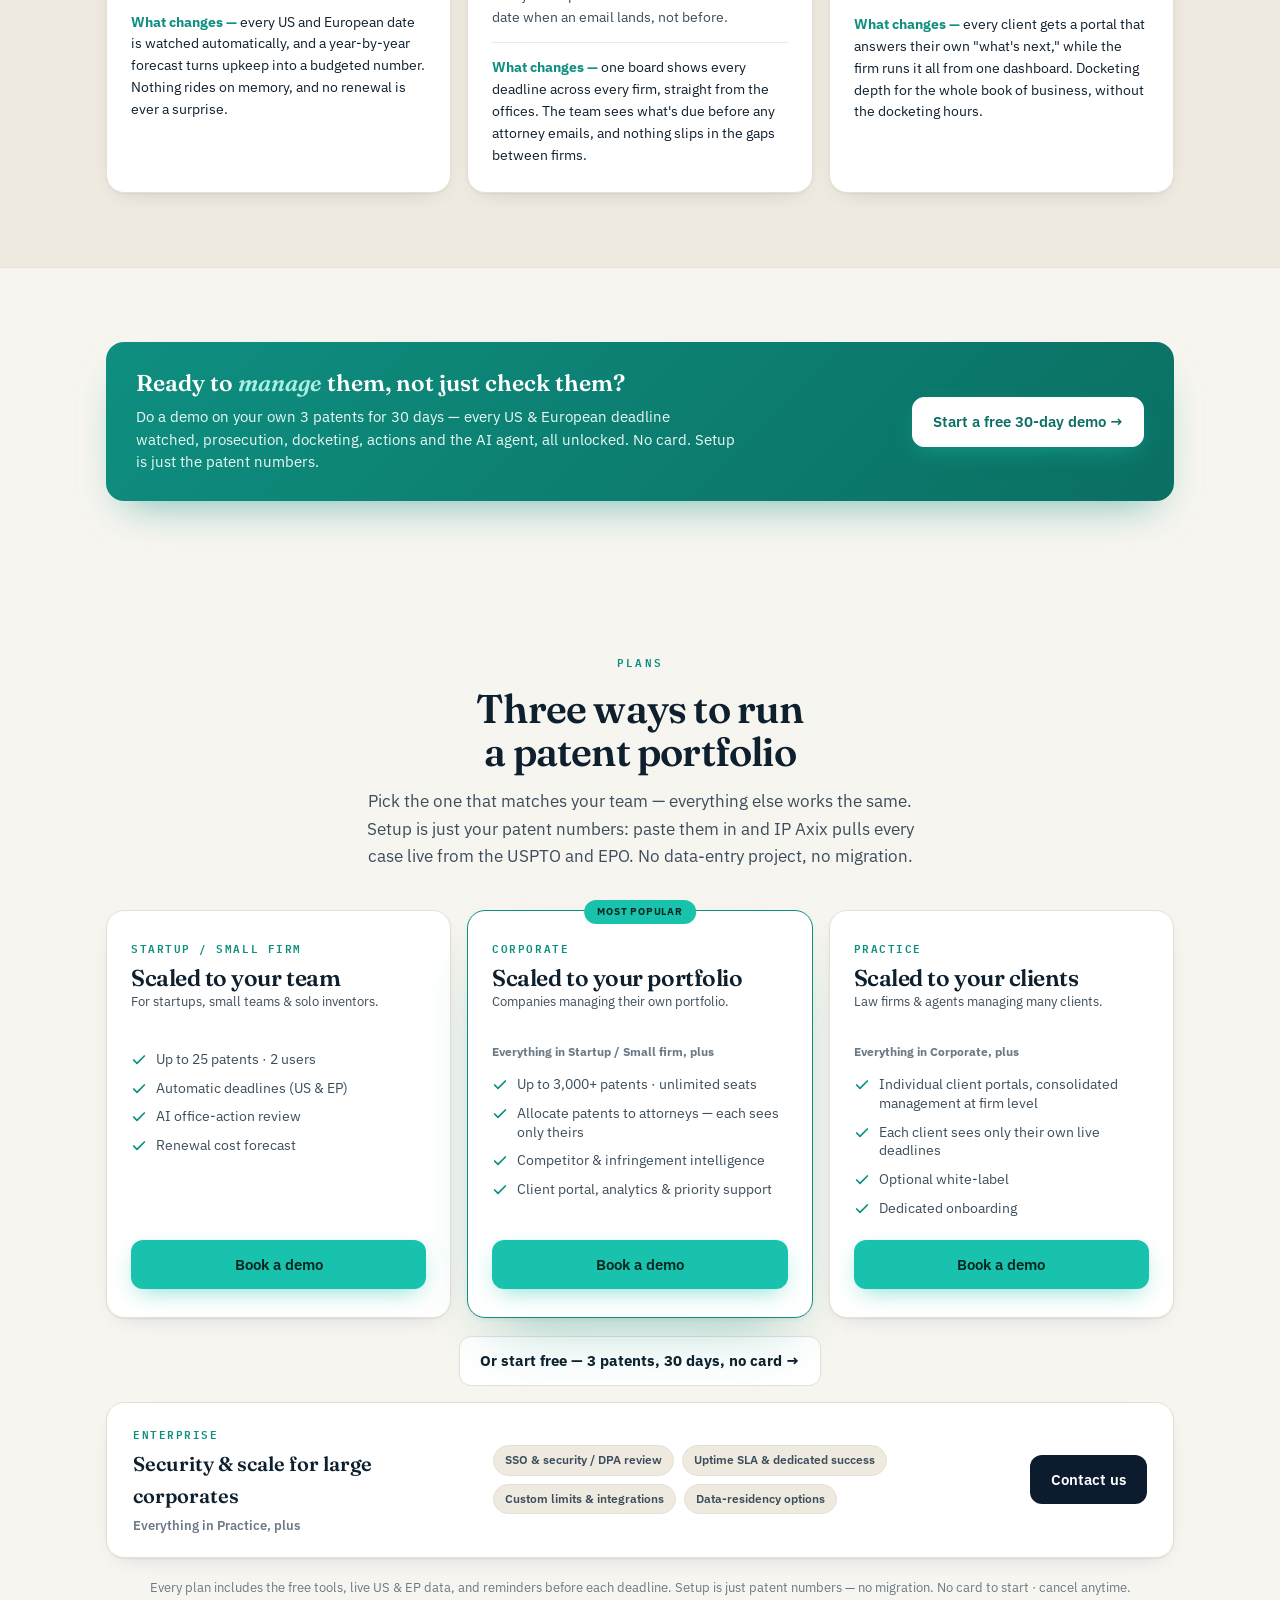
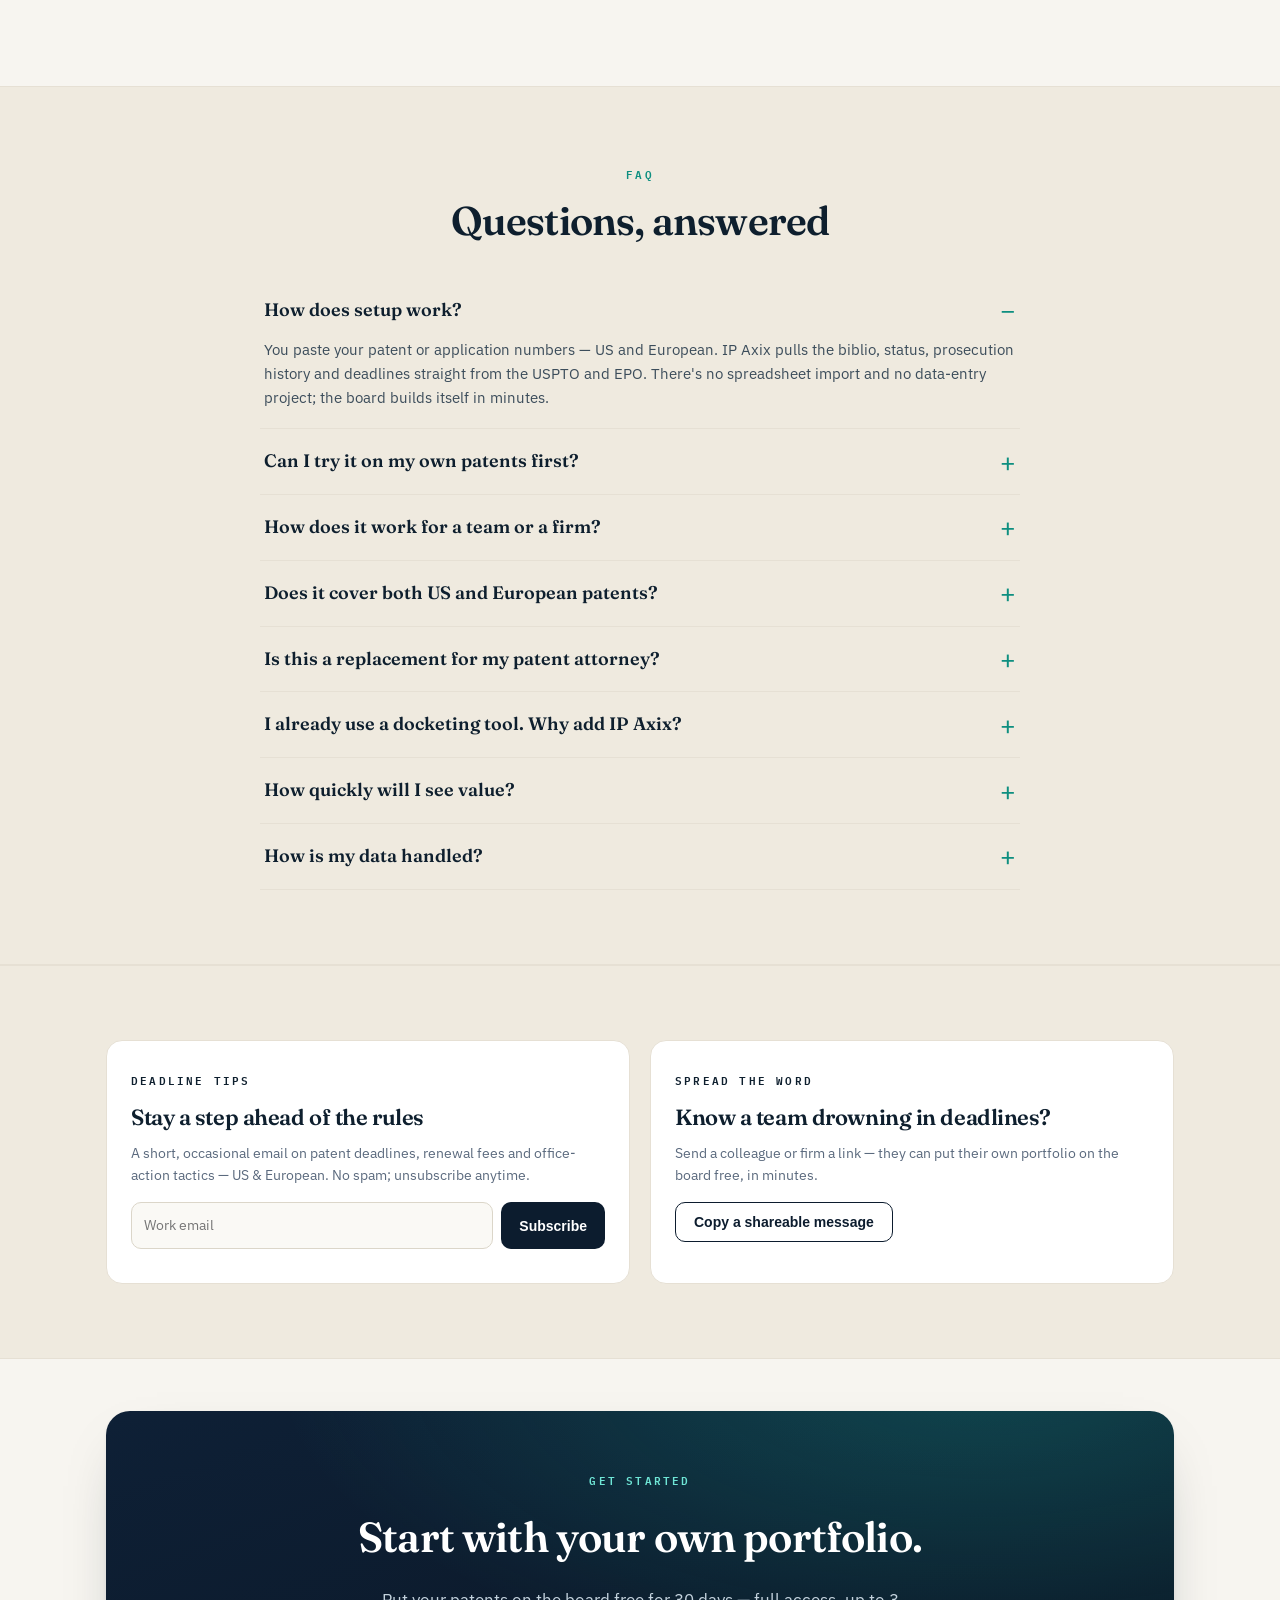
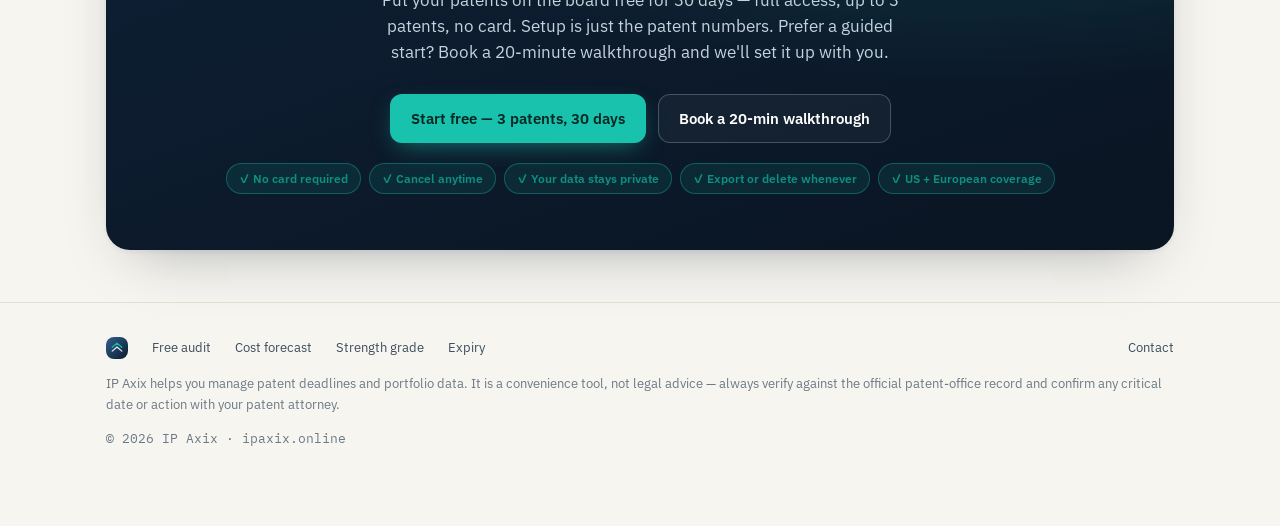
==== commit c9529121: "Add retention loops: deadline-tips newsletter + refer-your-firm CTA - "Deadline tips" email capture " ====
--- a/index.html
+++ b/index.html
@@ -473,6 +473,54 @@
     <details><summary>How is my data handled?</summary><p>The free tools run on the public patent-office record and don't tie a lookup to you. If you ask us to monitor a portfolio, your data is used only to run your account and send your reminders — never sold or shared. You can export or delete it whenever you want.</p></details>
   </div>
 </div></section>
+
+<!-- ===== STAY AHEAD (newsletter + refer) ===== -->
+<section class="sec" style="background:var(--paper-2);border-top:1px solid var(--line);border-bottom:1px solid var(--line)"><div class="in">
+  <div style="display:grid;grid-template-columns:repeat(auto-fit,minmax(290px,1fr));gap:20px">
+    <div style="background:#fff;border:1px solid var(--line);border-radius:16px;padding:26px 24px">
+      <span class="eyebrow">Deadline tips</span>
+      <h3 style="font-family:Fraunces,Georgia,serif;font-weight:600;font-size:22px;color:#0e1f2e;margin:8px 0 6px">Stay a step ahead of the rules</h3>
+      <p style="font-size:14px;color:#5b6a7e;line-height:1.6;margin:0 0 16px">A short, occasional email on patent deadlines, renewal fees and office-action tactics — US &amp; European. No spam; unsubscribe anytime.</p>
+      <form id="nlForm" style="display:flex;gap:8px;flex-wrap:wrap">
+        <input id="nlEmail" type="email" autocomplete="email" placeholder="Work email" style="flex:1 1 180px;min-width:160px;border:1px solid #dbd6c9;border-radius:10px;padding:11px 12px;font:inherit;font-size:14px;background:#faf9f5;color:#0e1f2e">
+        <button type="submit" style="border:none;cursor:pointer;background:#0c1c2e;color:#fff;font-weight:800;font-size:14px;padding:11px 18px;border-radius:10px">Subscribe</button>
+      </form>
+      <div id="nlStatus" style="font-size:12px;margin-top:8px;color:#5a6b80"></div>
+    </div>
+    <div style="background:#fff;border:1px solid var(--line);border-radius:16px;padding:26px 24px">
+      <span class="eyebrow">Spread the word</span>
+      <h3 style="font-family:Fraunces,Georgia,serif;font-weight:600;font-size:22px;color:#0e1f2e;margin:8px 0 6px">Know a team drowning in deadlines?</h3>
+      <p style="font-size:14px;color:#5b6a7e;line-height:1.6;margin:0 0 16px">Send a colleague or firm a link — they can put their own portfolio on the board free, in minutes.</p>
+      <button id="refCopy" style="border:1px solid #0c1c2e;cursor:pointer;background:transparent;color:#0c1c2e;font-weight:800;font-size:14px;padding:11px 18px;border-radius:10px">Copy a shareable message</button>
+      <div id="refStatus" style="font-size:12px;margin-top:8px;color:#5a6b80"></div>
+    </div>
+  </div>
+</div></section>
+<script>
+(function(){
+  var KEY="sb_publishable_dQBbAXx5l_buD3m-HQieTA_UBQA125h";
+  var NL="https://ooanilhblskuaasxyimw.supabase.co/functions/v1/newsletter-signup";
+  var f=document.getElementById("nlForm");
+  if(f) f.addEventListener("submit",function(e){ e.preventDefault();
+    var em=(document.getElementById("nlEmail").value||"").trim(), st=document.getElementById("nlStatus");
+    if(!/^[^@\s]+@[^@\s]+\.[^@\s]+$/.test(em)){ st.style.color="#B00020"; st.textContent="Please enter a valid email address."; return; }
+    var btn=f.querySelector("button"); btn.disabled=true; st.style.color="#5a6b80"; st.textContent="Subscribing…";
+    fetch(NL,{method:"POST",headers:{"Content-Type":"application/json","apikey":KEY},body:JSON.stringify({email:em,source:"homepage"})})
+      .then(function(r){return r.json();}).then(function(j){
+        if(j&&j.ok){ f.parentNode.querySelector("p").style.display="none"; f.outerHTML='<div style="font-size:14px;color:#0e8f80;font-weight:700">✓ You’re in — watch your inbox.</div>'; st.textContent=""; }
+        else { btn.disabled=false; st.style.color="#B00020"; st.textContent=(j&&j.error)||"Couldn’t subscribe — please try again."; }
+      }).catch(function(){ btn.disabled=false; st.style.color="#B00020"; st.textContent="Couldn’t subscribe — please try again."; });
+  });
+  var rc=document.getElementById("refCopy");
+  if(rc) rc.addEventListener("click",function(){
+    var msg="I’ve been using IP Axix to keep every US & European patent deadline watched automatically — thought of you. You can put your own portfolio on it free in minutes: https://ipaxix.online";
+    var rs=document.getElementById("refStatus");
+    function ok(){ rc.textContent="✓ Copied — paste it anywhere"; rs.style.color="#0e8f80"; rs.textContent="Message + link copied to your clipboard."; }
+    function fb(t){ try{var ta=document.createElement("textarea");ta.value=t;document.body.appendChild(ta);ta.select();document.execCommand("copy");document.body.removeChild(ta);ok();}catch(e){ rs.style.color="#0e1f2e"; rs.textContent=t; } }
+    if(navigator.clipboard&&navigator.clipboard.writeText){ navigator.clipboard.writeText(msg).then(ok,function(){fb(msg);}); } else fb(msg);
+  });
+})();
+</script>
 
 <!-- ===== CLOSE ===== -->
 <section class="sec tight"><div class="in">
